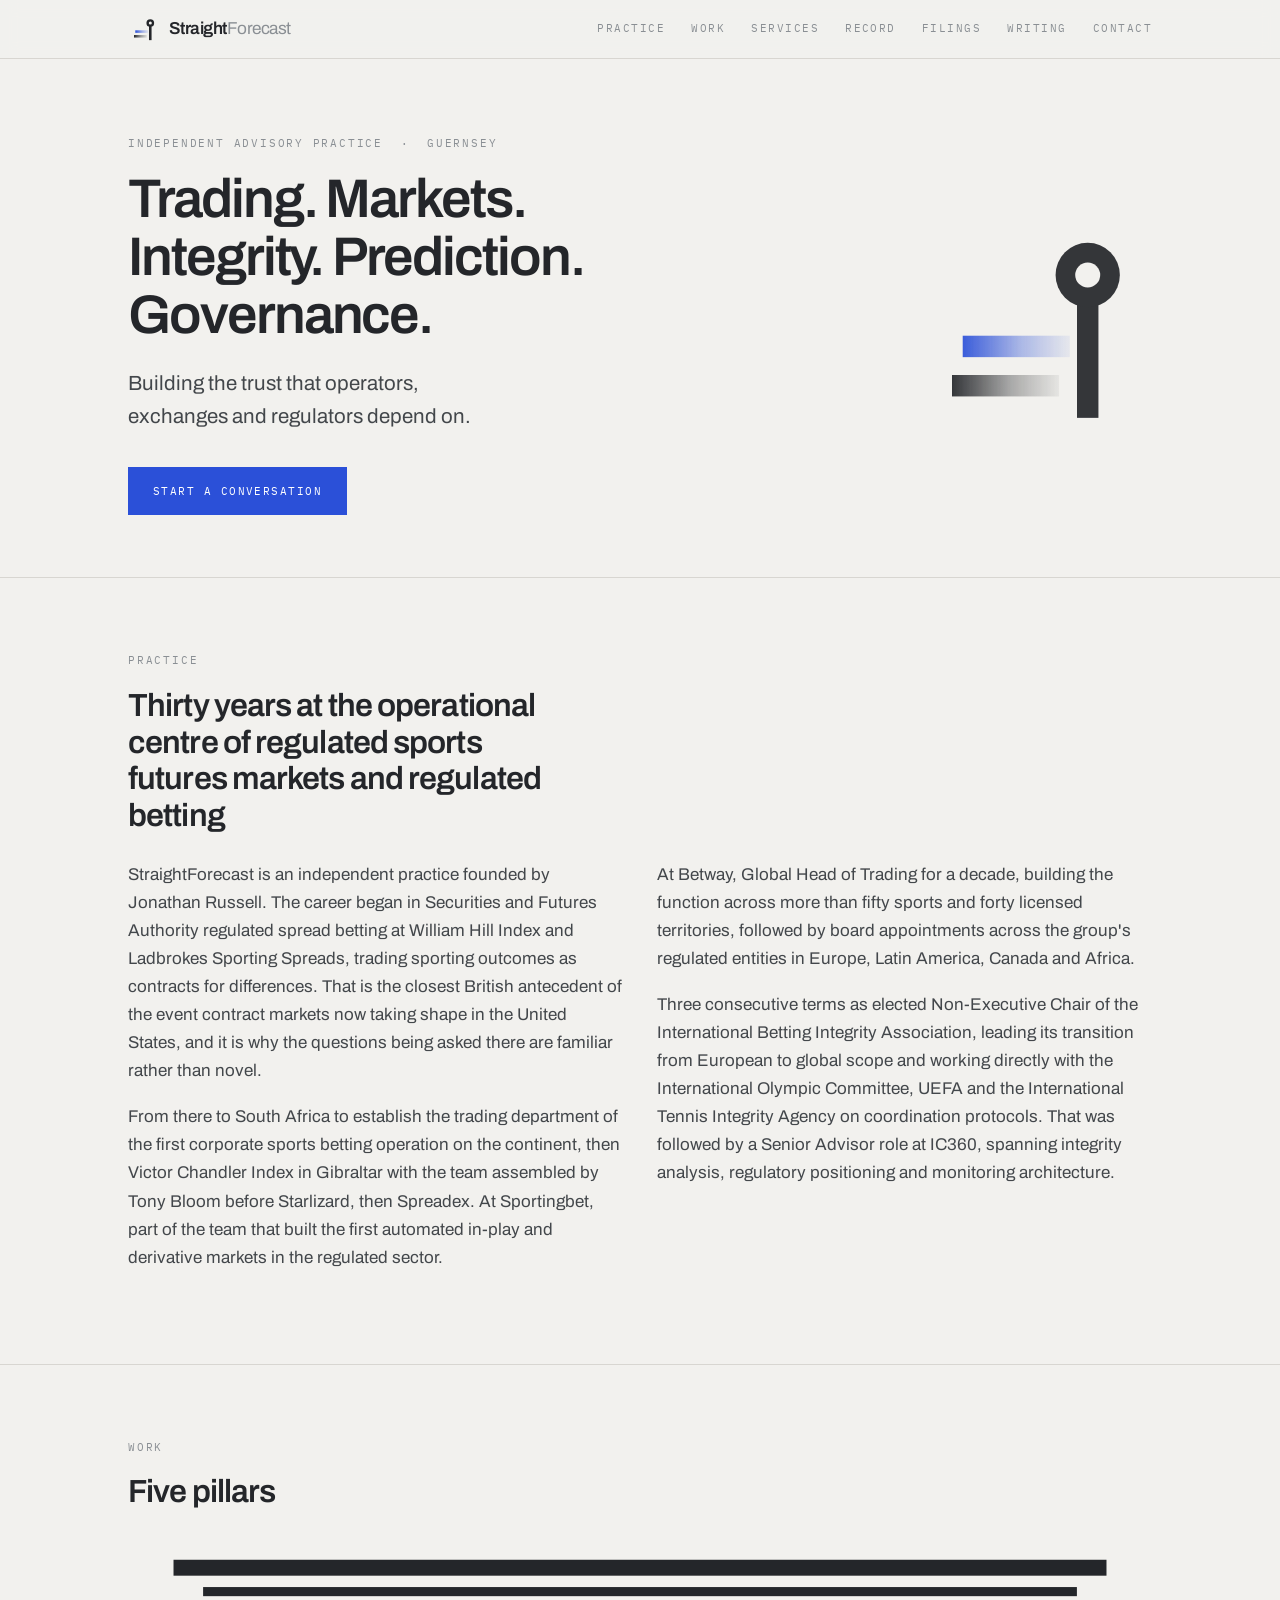
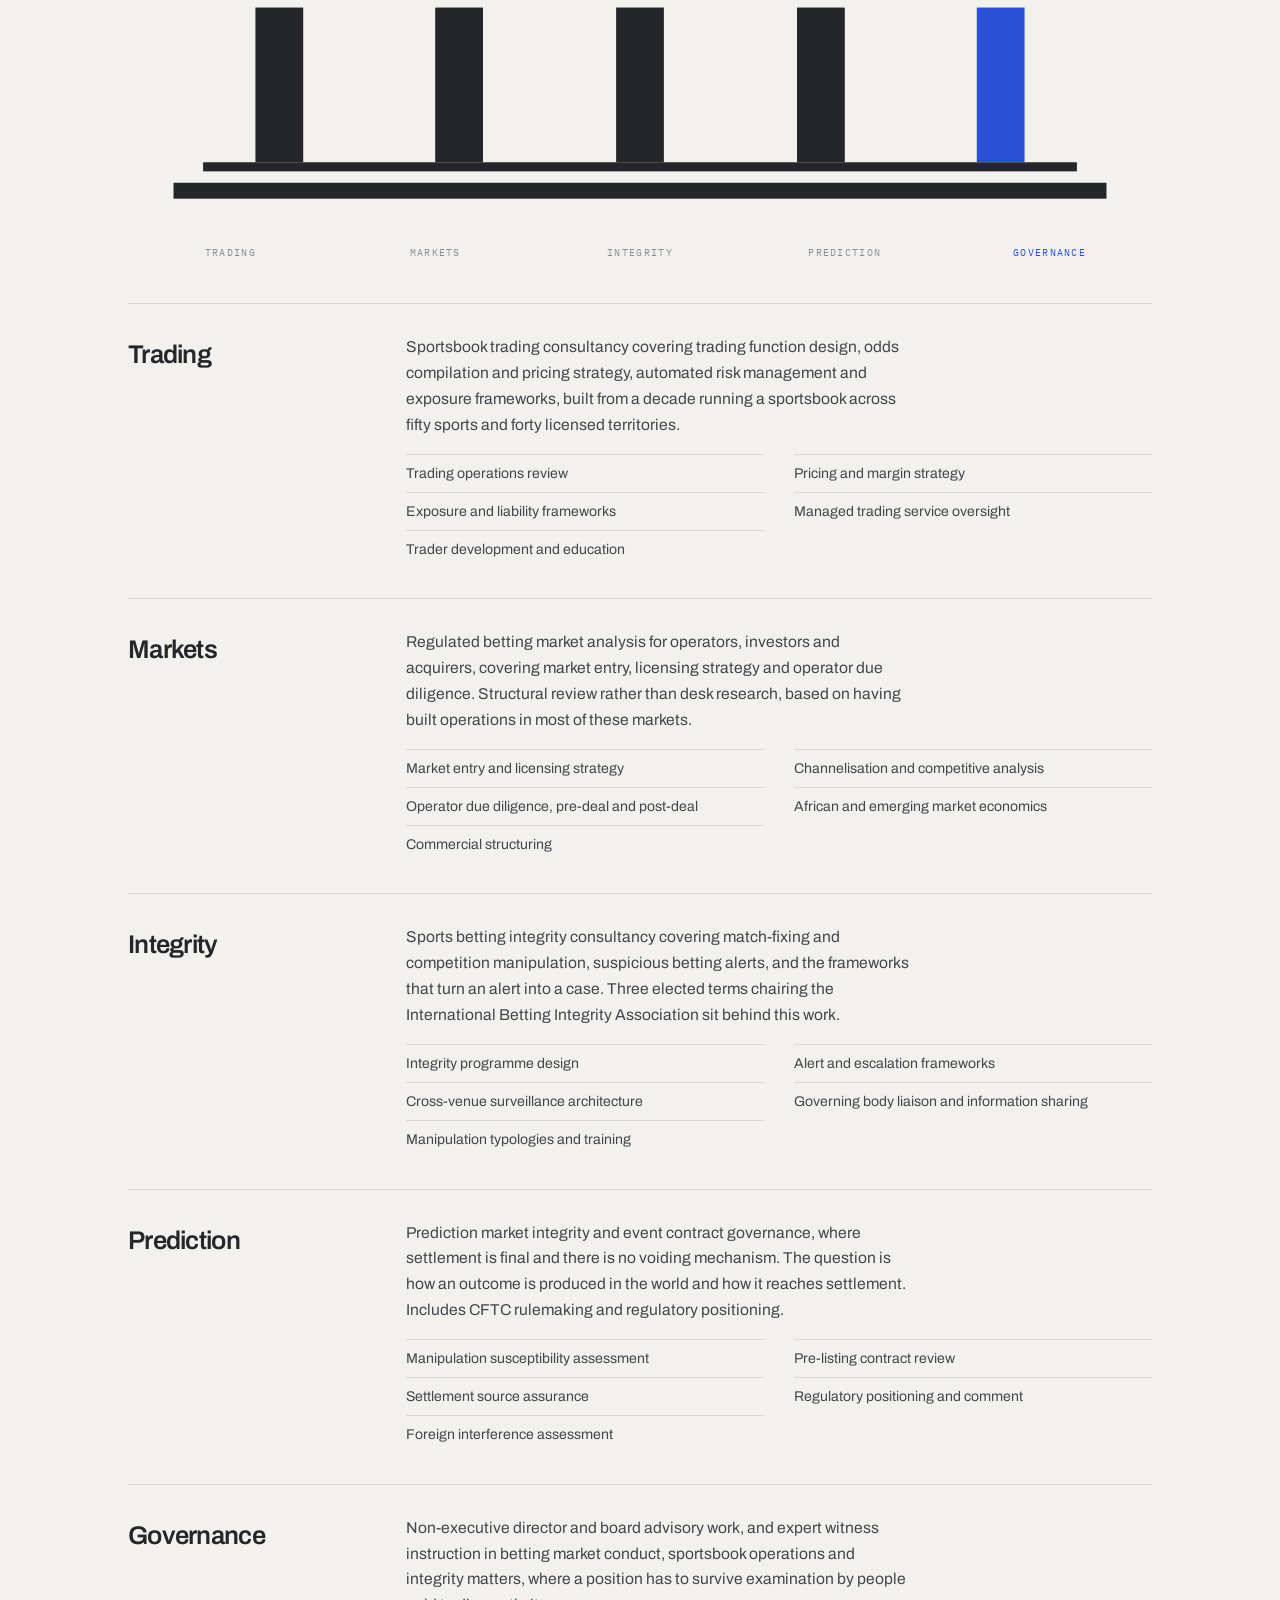
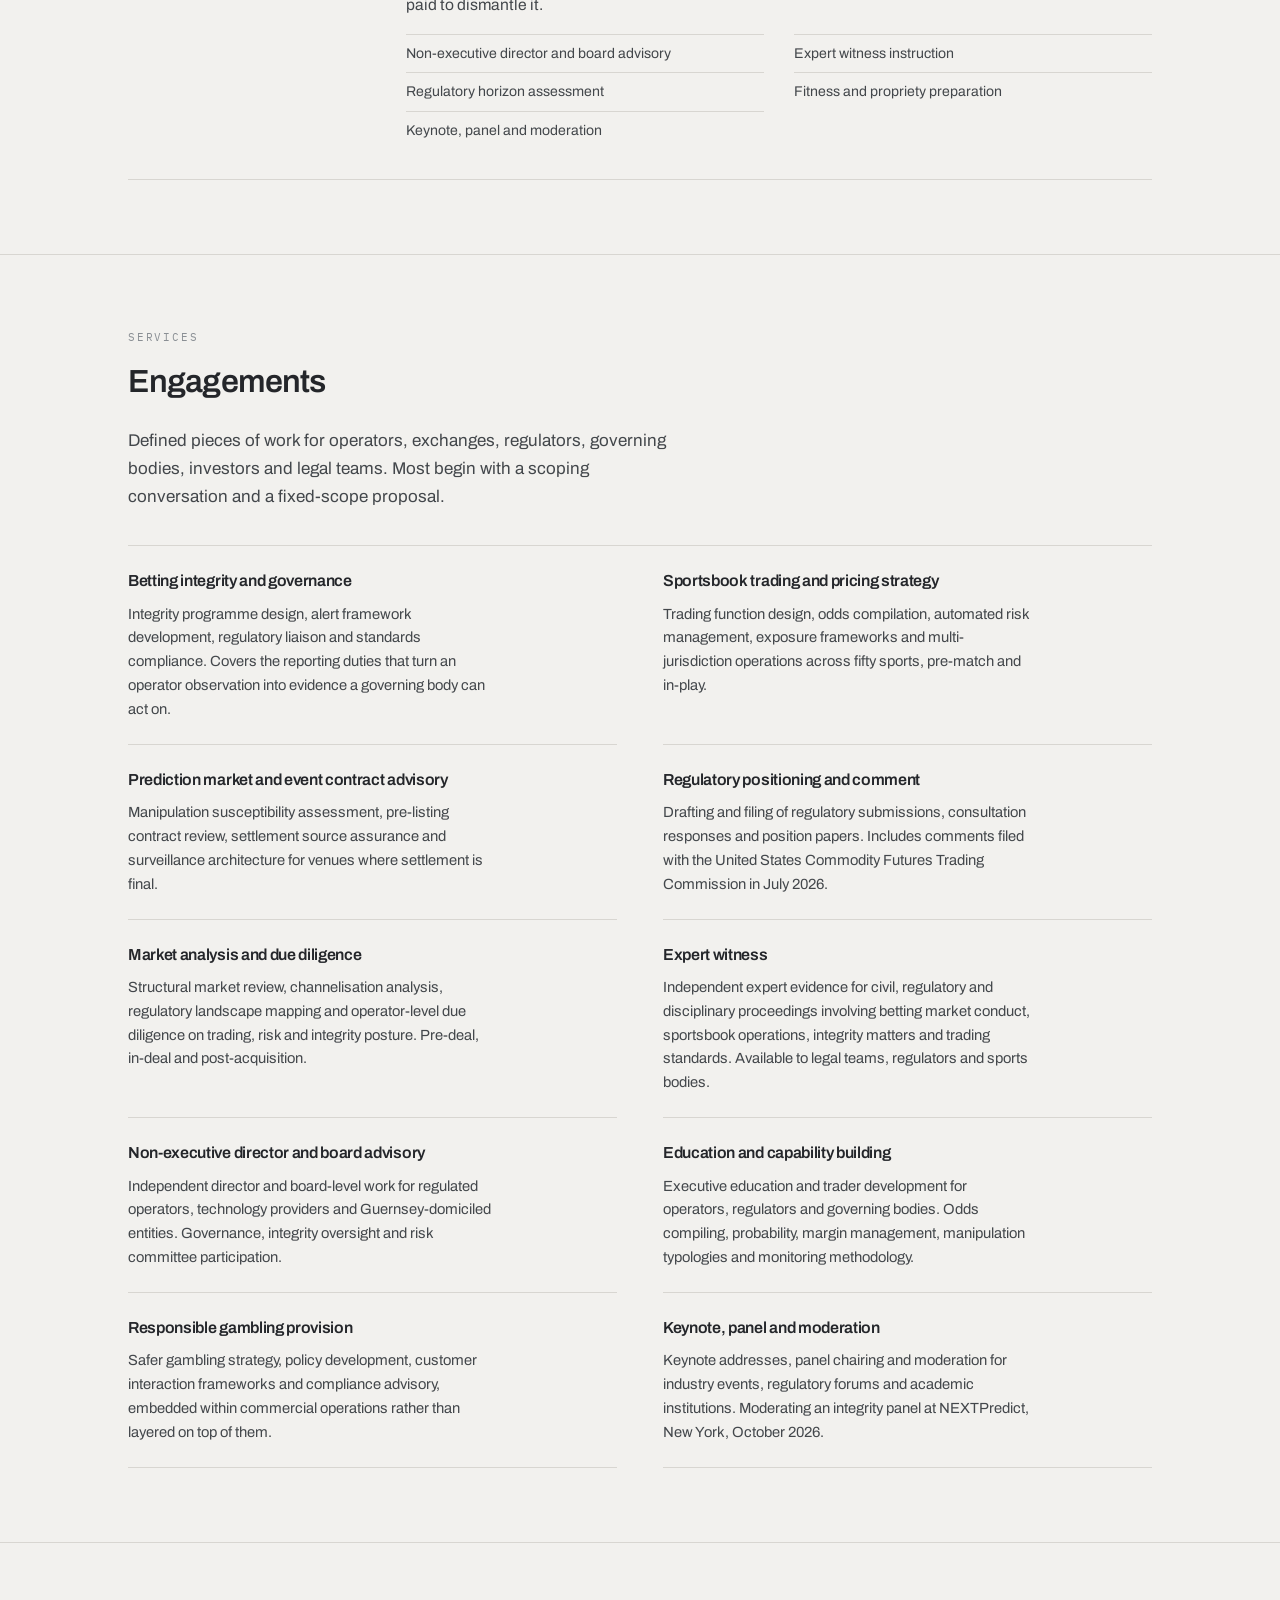
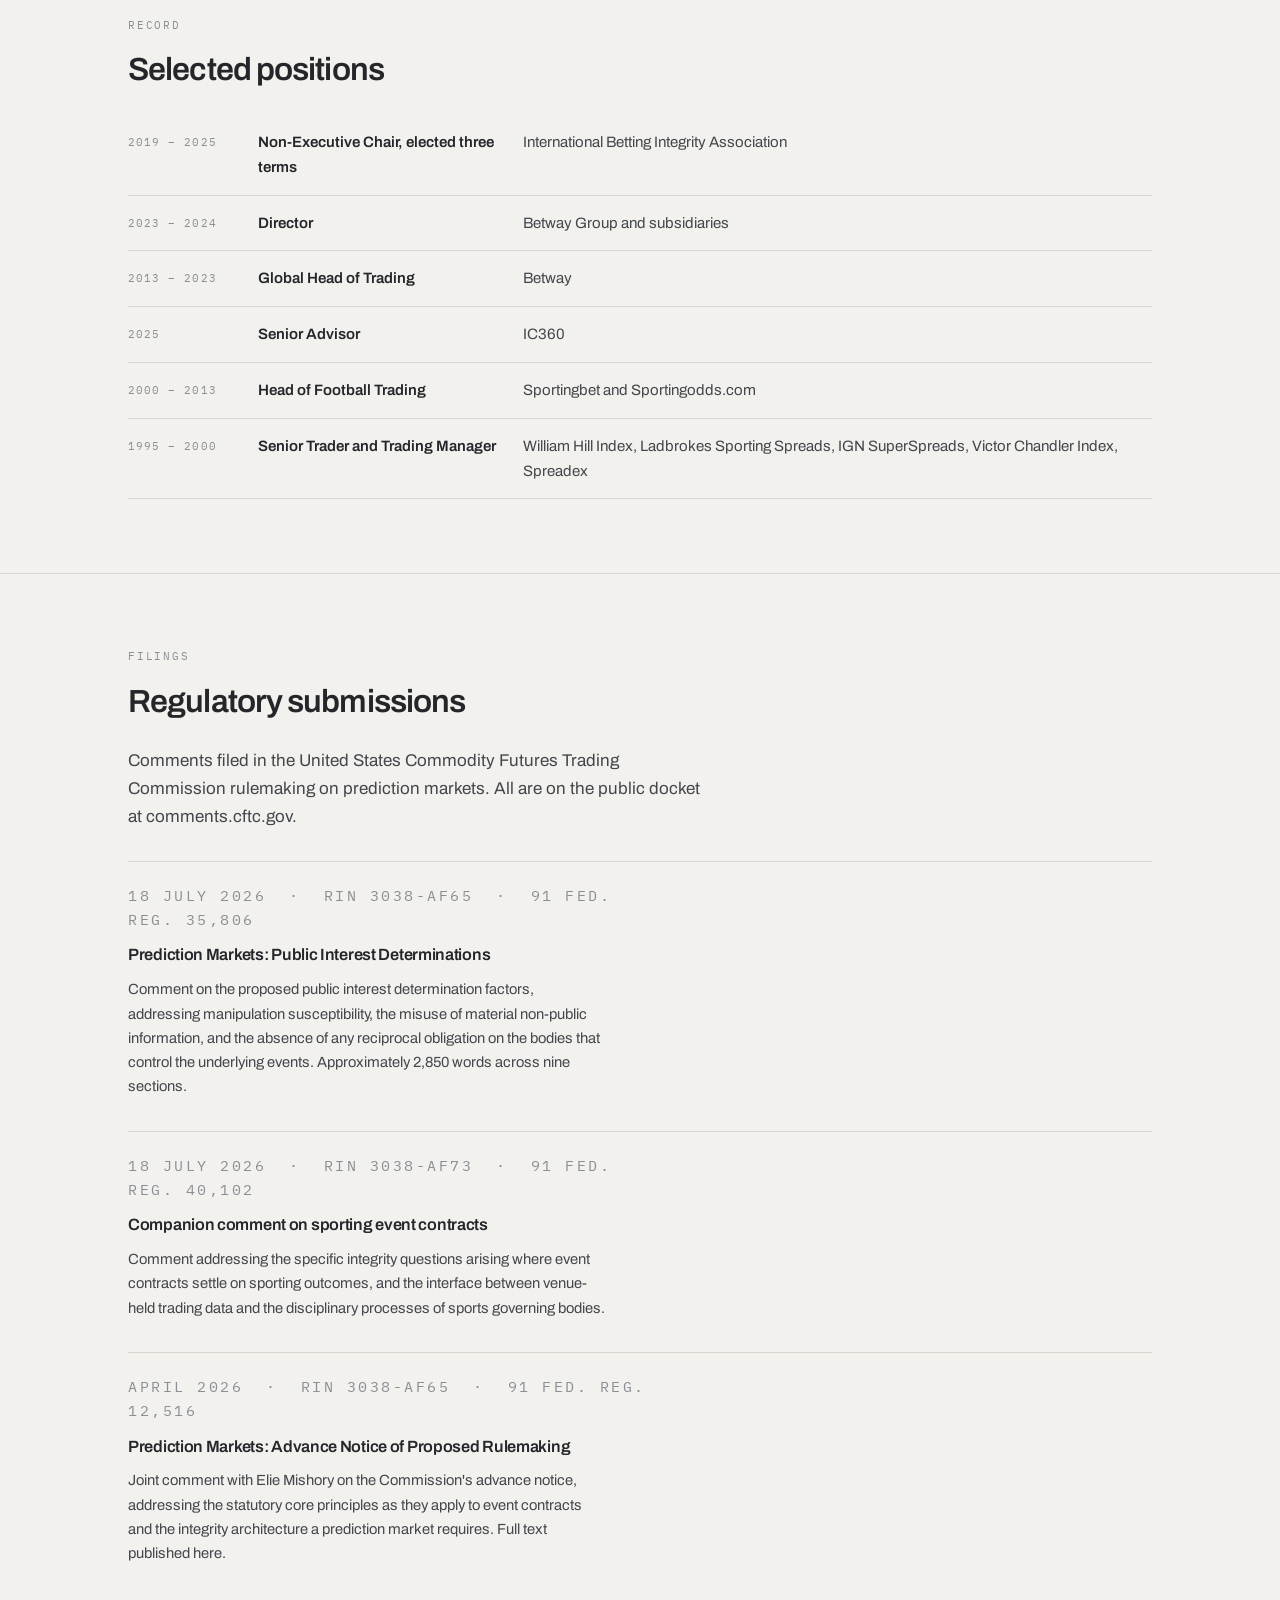
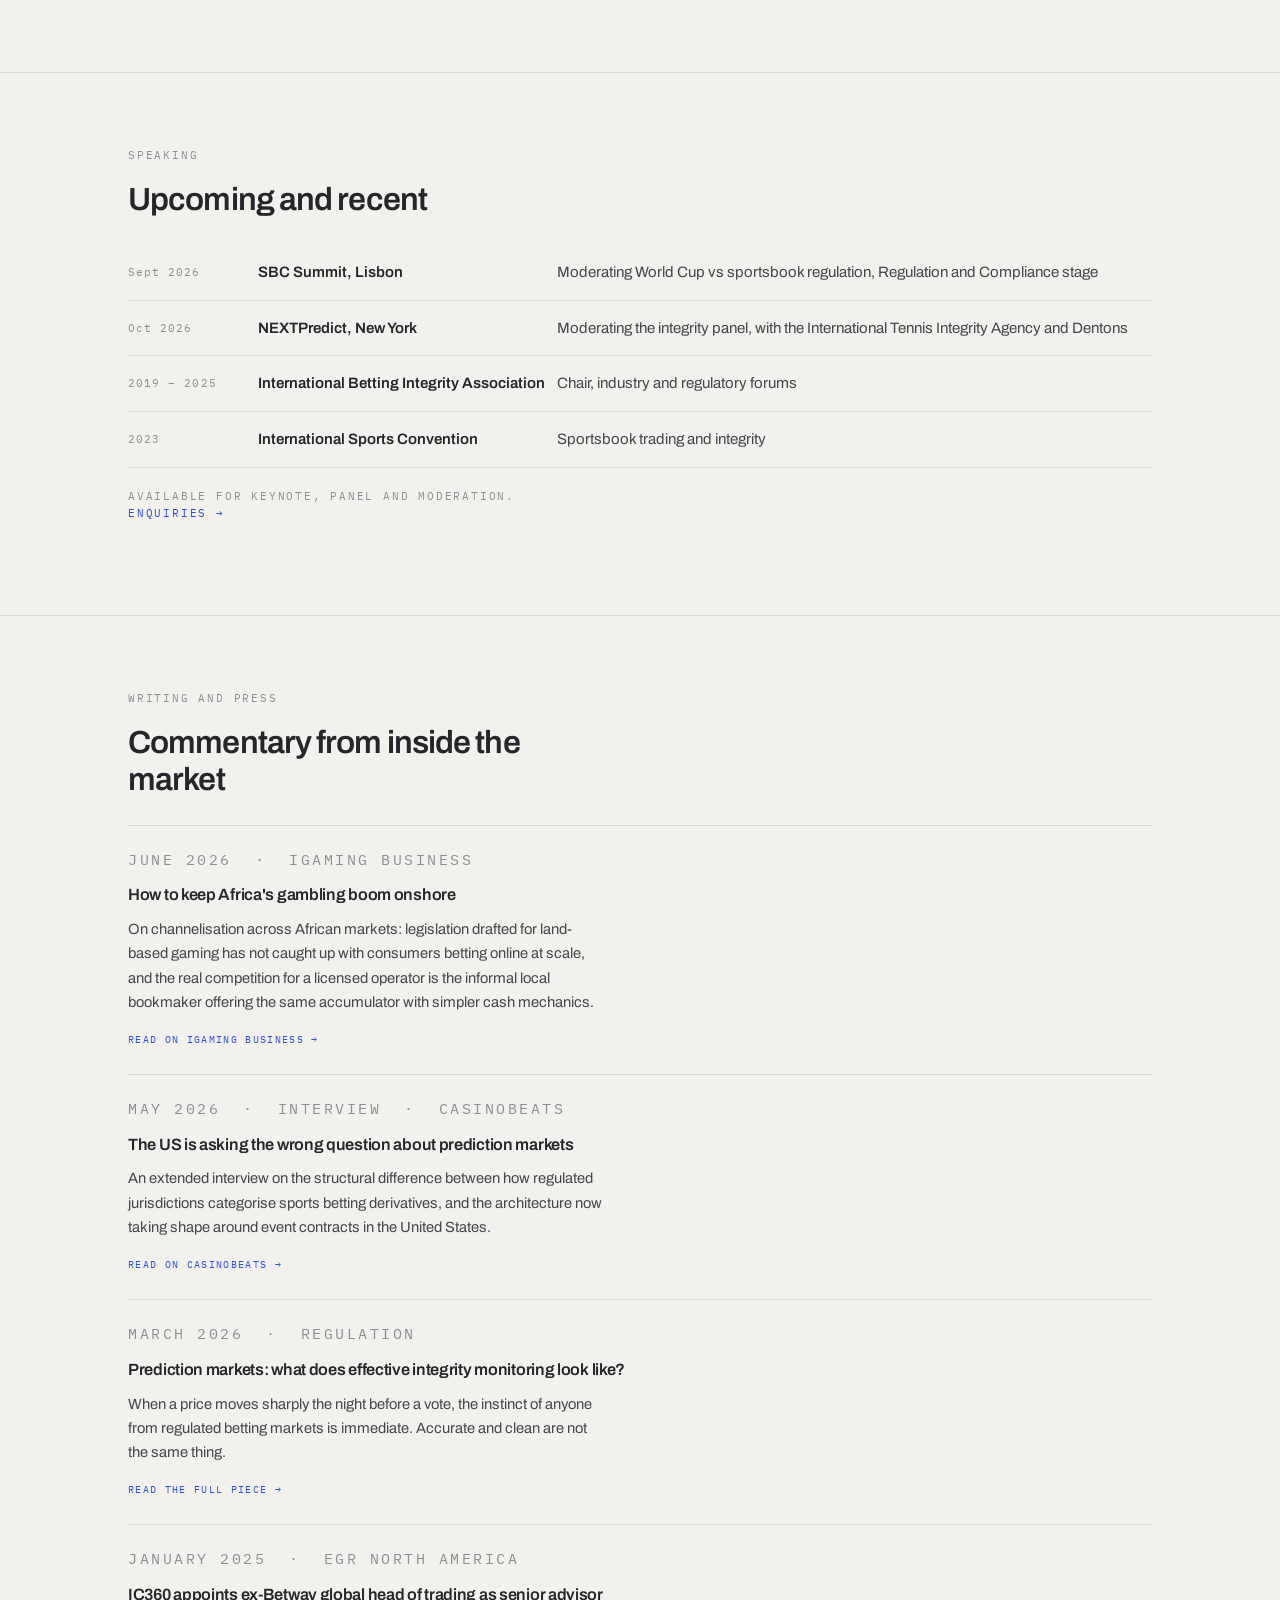
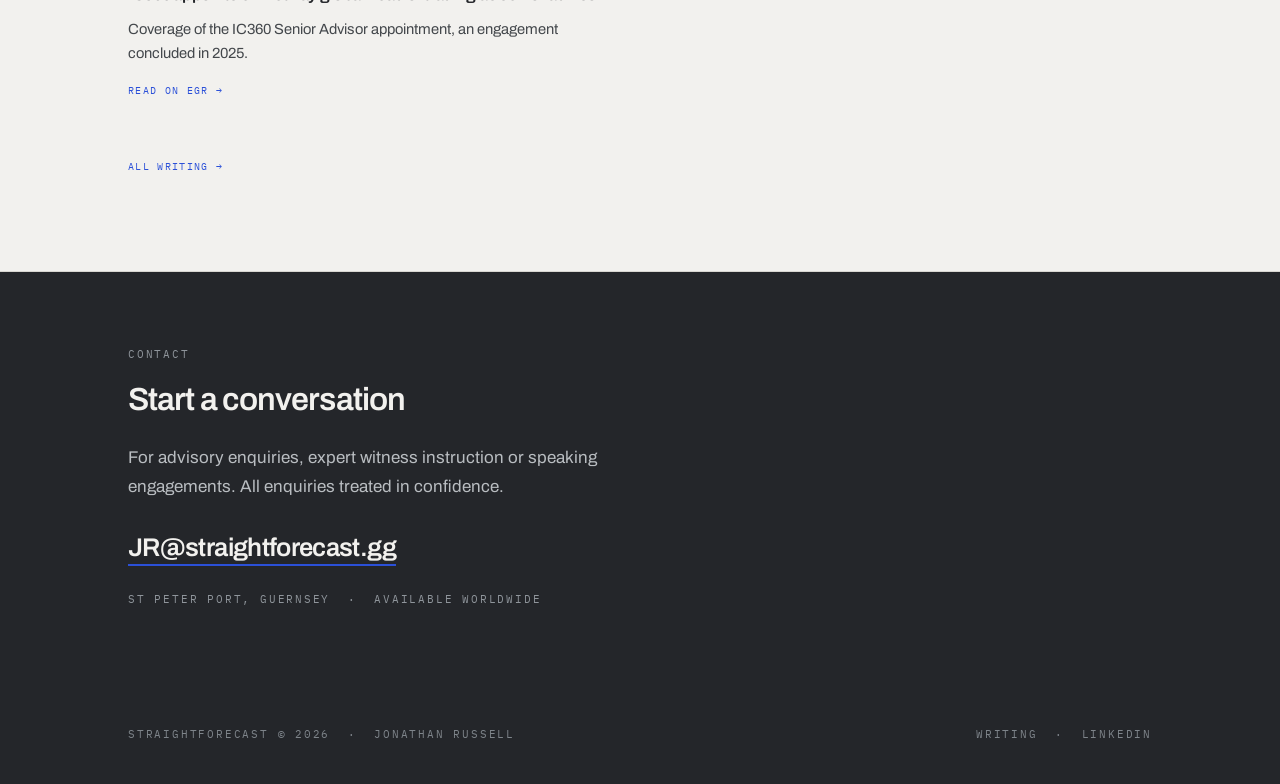
==== index.html @ 87530504 "Add files via upload" ====
<!DOCTYPE html>
<html lang="en-GB">
<head>
<meta charset="utf-8">
<meta name="viewport" content="width=device-width, initial-scale=1.0">
<title>Betting integrity and prediction market advisory | StraightForecast</title>
<meta name="description" content="Independent betting integrity, prediction market and sportsbook trading advisory. Expert witness instruction in betting market conduct. Founded by Jonathan Russell, former Chair of the International Betting Integrity Association. Guernsey, worldwide.">
<meta name="author" content="Jonathan Russell">
<meta name="robots" content="index, follow">
<link rel="canonical" href="https://straightforecast.gg/">
<meta property="og:type" content="website">
<meta property="og:site_name" content="StraightForecast">
<meta property="og:title" content="Betting integrity and prediction market advisory | StraightForecast">
<meta property="og:description" content="Building the trust that operators, exchanges and regulators depend on. Independent betting integrity, prediction market and sportsbook trading advisory, founded by Jonathan Russell, former Chair of the International Betting Integrity Association.">
<meta property="og:url" content="https://straightforecast.gg/">
<meta property="og:image" content="https://straightforecast.gg/icon-512.png">
<meta name="twitter:card" content="summary">
<link rel="icon" href="/favicon.ico" sizes="any">
<link rel="icon" href="/icon-512.png" type="image/png">
<link rel="apple-touch-icon" href="/icon-180.png">
<link href="https://fonts.googleapis.com/css2?family=Archivo:wght@400;500;600;700&family=IBM+Plex+Mono:wght@400;500&display=swap" rel="stylesheet">
<link rel="stylesheet" href="/site.css?v=2">
<script type="application/ld+json">
{"@context":"https://schema.org","@type":"ProfessionalService",
"name":"StraightForecast","url":"https://straightforecast.gg/",
"email":"JR@straightforecast.gg",
"description":"Independent betting integrity, prediction market and sportsbook trading advisory.",
"areaServed":"Worldwide",
"address":{"@type":"PostalAddress","addressLocality":"St Peter Port","addressRegion":"Guernsey"},
"founder":{"@type":"Person","name":"Jonathan Russell",
"jobTitle":"Betting integrity and prediction market adviser",
"sameAs":["https://www.linkedin.com/in/jdrgbr"]},
"knowsAbout":["betting integrity","prediction markets","event contracts","sportsbook trading",
"competition manipulation","match fixing","expert witness","gambling regulation"]}
</script>
</head>
<body>

<header>
  <div class="wrap">
    <a class="brand" href="/">
      <svg width="30" height="30" viewBox="0 0 140 140" aria-hidden="true">
        <defs>
          <linearGradient id="ha" x1="1" x2="0"><stop offset="0" stop-color="#2B50D8" stop-opacity=".1"/><stop offset=".45" stop-color="#2B50D8" stop-opacity=".42"/><stop offset="1" stop-color="#2B50D8"/></linearGradient>
          <linearGradient id="hb" x1="1" x2="0"><stop offset="0" stop-color="#24262A" stop-opacity=".1"/><stop offset=".45" stop-color="#24262A" stop-opacity=".42"/><stop offset="1" stop-color="#24262A"/></linearGradient>
        </defs>
        <rect x="34" y="76" width="60" height="12" fill="url(#ha)"/>
        <rect x="28" y="98" width="60" height="12" fill="url(#hb)"/>
        <rect x="98" y="42" width="12" height="80" fill="#24262A"/>
        <circle cx="104" cy="42" r="18" fill="#24262A"/>
        <circle cx="104" cy="42" r="7" fill="#F2F1EE"/>
      </svg>
      <span>Straight<i>Forecast</i></span>
    </a>
    <nav>
      <a href="#practice">Practice</a>
      <a href="#work">Work</a>
      <a href="#services">Services</a>
      <a href="#record">Record</a>
      <a href="#filings">Filings</a>
      <a href="#writing">Writing</a>
      <a href="#contact">Contact</a>
    </nav>
  </div>
</header>

<div class="hero">
  <div class="wrap reveal">
    <div class="herogrid">
      <div>
        <p class="mono">Independent advisory practice &nbsp;&middot;&nbsp; Guernsey</p>
        <h1>Trading. Markets. Integrity. Prediction. Governance.</h1>
        <p class="lede">Building the trust that operators, exchanges and regulators&nbsp;depend&nbsp;on.</p>
        <a class="cta" href="#contact">Start a conversation</a>
      </div>
      <div class="heromark" aria-hidden="true">
        <svg viewBox="0 0 140 140" width="230" height="230" role="img" aria-label="StraightForecast mark">
          <defs>
            <linearGradient id="hma" x1="1" x2="0"><stop offset="0" stop-color="#2B50D8" stop-opacity=".06"/><stop offset=".45" stop-color="#2B50D8" stop-opacity=".38"/><stop offset="1" stop-color="#2B50D8"/></linearGradient>
            <linearGradient id="hmb" x1="1" x2="0"><stop offset="0" stop-color="#24262A" stop-opacity=".06"/><stop offset=".45" stop-color="#24262A" stop-opacity=".38"/><stop offset="1" stop-color="#24262A"/></linearGradient>
          </defs>
          <rect x="34" y="76" width="60" height="12" fill="url(#hma)"/>
          <rect x="28" y="98" width="60" height="12" fill="url(#hmb)"/>
          <rect x="98" y="42" width="12" height="80" fill="#24262A"/>
          <circle cx="104" cy="42" r="18" fill="#24262A"/>
          <circle cx="104" cy="42" r="7" fill="#F2F1EE"/>
        </svg>
      </div>
    </div>
  </div>
</div>

<section id="practice">
  <div class="wrap">
    <p class="mono">Practice</p>
    <h2>Thirty years at the operational centre of regulated sports futures markets and regulated betting</h2>
    <div class="grid g2">
      <div>
        <p>StraightForecast is an independent practice founded by Jonathan Russell. The career began in Securities and Futures Authority regulated spread betting at William Hill Index and Ladbrokes Sporting Spreads, trading sporting outcomes as contracts for differences. That is the closest British antecedent of the event contract markets now taking shape in the United States, and it is why the questions being asked there are familiar rather than novel.</p>
        <p>From there to South Africa to establish the trading department of the first corporate sports betting operation on the continent, then Victor Chandler Index in Gibraltar with the team assembled by Tony Bloom before Starlizard, then Spreadex. At Sportingbet, part of the team that built the first automated in-play and derivative markets in the regulated sector.</p>
      </div>
      <div>
        <p>At Betway, Global Head of Trading for a decade, building the function across more than fifty sports and forty licensed territories, followed by board appointments across the group's regulated entities in Europe, Latin America, Canada and Africa.</p>
        <p>Three consecutive terms as elected Non-Executive Chair of the International Betting Integrity Association, leading its transition from European to global scope and working directly with the International Olympic Committee, UEFA and the International Tennis Integrity Agency on coordination protocols. That was followed by a Senior Advisor role at IC360, spanning integrity analysis, regulatory positioning and monitoring architecture.</p>
      </div>
    </div>
  </div>
</section>

<section id="work">
  <div class="wrap">
    <p class="mono">Work</p>
    <h2>Five pillars</h2>

    <div class="pantheon" role="group" aria-label="Five pillars">
      <svg viewBox="0 0 900 262" xmlns="http://www.w3.org/2000/svg" aria-hidden="true">
        <!-- entablature -->
        <rect class="lintel" x="40" y="20" width="820" height="14"/>
        <rect class="lintel" x="66" y="44" width="768" height="8"/>
        <!-- columns -->
        <g class="cols">
          <rect data-p="0" x="112" y="62" width="42" height="136"/>
          <rect data-p="1" x="270" y="62" width="42" height="136"/>
          <rect data-p="2" x="429" y="62" width="42" height="136"/>
          <rect data-p="3" x="588" y="62" width="42" height="136"/>
          <rect data-p="4" x="746" y="62" width="42" height="136"/>
        </g>
        <!-- stylobate -->
        <rect class="lintel" x="66" y="198" width="768" height="8"/>
        <rect class="lintel" x="40" y="216" width="820" height="14"/>
      </svg>
      <ol class="plabels">
        <li><button type="button" data-p="0" aria-controls="p0">Trading</button></li>
        <li><button type="button" data-p="1" aria-controls="p1">Markets</button></li>
        <li><button type="button" data-p="2" aria-controls="p2">Integrity</button></li>
        <li><button type="button" data-p="3" aria-controls="p3">Prediction</button></li>
        <li><button type="button" data-p="4" aria-controls="p4">Governance</button></li>
      </ol>
    </div>

    <div class="pillars">

      <div class="prow" id="p0" data-p="0">
        <h3>Trading</h3>
        <div>
          <p>Sportsbook trading consultancy covering trading function design, odds compilation and pricing strategy, automated risk management and exposure frameworks, built from a decade running a sportsbook across fifty sports and forty licensed territories.</p>
          <ul>
            <li>Trading operations review</li>
            <li>Pricing and margin strategy</li>
            <li>Exposure and liability frameworks</li>
            <li>Managed trading service oversight</li>
            <li>Trader development and education</li>
          </ul>
        </div>
      </div>

      <div class="prow" id="p1" data-p="1">
        <h3>Markets</h3>
        <div>
          <p>Regulated betting market analysis for operators, investors and acquirers, covering market entry, licensing strategy and operator due diligence. Structural review rather than desk research, based on having built operations in most of these markets.</p>
          <ul>
            <li>Market entry and licensing strategy</li>
            <li>Channelisation and competitive analysis</li>
            <li>Operator due diligence, pre-deal and post-deal</li>
            <li>African and emerging market economics</li>
            <li>Commercial structuring</li>
          </ul>
        </div>
      </div>

      <div class="prow" id="p2" data-p="2">
        <h3>Integrity</h3>
        <div>
          <p>Sports betting integrity consultancy covering match-fixing and competition manipulation, suspicious betting alerts, and the frameworks that turn an alert into a case. Three elected terms chairing the International Betting Integrity Association sit behind this work.</p>
          <ul>
            <li>Integrity programme design</li>
            <li>Alert and escalation frameworks</li>
            <li>Cross-venue surveillance architecture</li>
            <li>Governing body liaison and information sharing</li>
            <li>Manipulation typologies and training</li>
          </ul>
        </div>
      </div>

      <div class="prow" id="p3" data-p="3">
        <h3>Prediction</h3>
        <div>
          <p>Prediction market integrity and event contract governance, where settlement is final and there is no voiding mechanism. The question is how an outcome is produced in the world and how it reaches settlement. Includes CFTC rulemaking and regulatory positioning.</p>
          <ul>
            <li>Manipulation susceptibility assessment</li>
            <li>Pre-listing contract review</li>
            <li>Settlement source assurance</li>
            <li>Regulatory positioning and comment</li>
            <li>Foreign interference assessment</li>
          </ul>
        </div>
      </div>

      <div class="prow" id="p4" data-p="4">
        <h3>Governance</h3>
        <div>
          <p>Non-executive director and board advisory work, and expert witness instruction in betting market conduct, sportsbook operations and integrity matters, where a position has to survive examination by people paid to dismantle it.</p>
          <ul>
            <li>Non-executive director and board advisory</li>
            <li>Expert witness instruction</li>
            <li>Regulatory horizon assessment</li>
            <li>Fitness and propriety preparation</li>
            <li>Keynote, panel and moderation</li>
          </ul>
        </div>
      </div>

    </div>
  </div>
</section>

<section id="services">
  <div class="wrap">
    <p class="mono">Services</p>
    <h2>Engagements</h2>
    <p style="max-width:56ch;margin-bottom:34px">Defined pieces of work for operators, exchanges, regulators, governing bodies, investors and legal teams. Most begin with a scoping conversation and a fixed-scope proposal.</p>

    <div class="services">

      <div class="svc">
        <h3>Betting integrity and governance</h3>
        <p>Integrity programme design, alert framework development, regulatory liaison and standards compliance. Covers the reporting duties that turn an operator observation into evidence a governing body can act on.</p>
      </div>

      <div class="svc">
        <h3>Sportsbook trading and pricing strategy</h3>
        <p>Trading function design, odds compilation, automated risk management, exposure frameworks and multi-jurisdiction operations across fifty sports, pre-match and in-play.</p>
      </div>

      <div class="svc">
        <h3>Prediction market and event contract advisory</h3>
        <p>Manipulation susceptibility assessment, pre-listing contract review, settlement source assurance and surveillance architecture for venues where settlement is final.</p>
      </div>

      <div class="svc">
        <h3>Regulatory positioning and comment</h3>
        <p>Drafting and filing of regulatory submissions, consultation responses and position papers. Includes comments filed with the United States Commodity Futures Trading Commission in July 2026.</p>
      </div>

      <div class="svc">
        <h3>Market analysis and due diligence</h3>
        <p>Structural market review, channelisation analysis, regulatory landscape mapping and operator-level due diligence on trading, risk and integrity posture. Pre-deal, in-deal and post-acquisition.</p>
      </div>

      <div class="svc">
        <h3>Expert witness</h3>
        <p>Independent expert evidence for civil, regulatory and disciplinary proceedings involving betting market conduct, sportsbook operations, integrity matters and trading standards. Available to legal teams, regulators and sports bodies.</p>
      </div>

      <div class="svc">
        <h3>Non-executive director and board advisory</h3>
        <p>Independent director and board-level work for regulated operators, technology providers and Guernsey-domiciled entities. Governance, integrity oversight and risk committee participation.</p>
      </div>

      <div class="svc">
        <h3>Education and capability building</h3>
        <p>Executive education and trader development for operators, regulators and governing bodies. Odds compiling, probability, margin management, manipulation typologies and monitoring methodology.</p>
      </div>

      <div class="svc">
        <h3>Responsible gambling provision</h3>
        <p>Safer gambling strategy, policy development, customer interaction frameworks and compliance advisory, embedded within commercial operations rather than layered on top of them.</p>
      </div>

      <div class="svc">
        <h3>Keynote, panel and moderation</h3>
        <p>Keynote addresses, panel chairing and moderation for industry events, regulatory forums and academic institutions. Moderating an integrity panel at NEXTPredict, New York, October 2026.</p>
      </div>

    </div>
  </div>
</section>

<section id="record">
  <div class="wrap">
    <p class="mono">Record</p>
    <h2>Selected positions</h2>
    <table class="career">
      <tr><td>2019 &ndash; 2025</td><td>Non-Executive Chair, elected three terms</td><td>International Betting Integrity Association</td></tr>
      <tr><td>2023 &ndash; 2024</td><td>Director</td><td>Betway Group and subsidiaries</td></tr>
      <tr><td>2013 &ndash; 2023</td><td>Global Head of Trading</td><td>Betway</td></tr>
      <tr><td>2025</td><td>Senior Advisor</td><td>IC360</td></tr>
      <tr><td>2000 &ndash; 2013</td><td>Head of Football Trading</td><td>Sportingbet and Sportingodds.com</td></tr>
      <tr><td>1995 &ndash; 2000</td><td>Senior Trader and Trading Manager</td><td>William Hill Index, Ladbrokes Sporting Spreads, IGN SuperSpreads, Victor Chandler Index, Spreadex</td></tr>
    </table>
  </div>
</section>

<section id="filings">
  <div class="wrap">
    <p class="mono">Filings</p>
    <h2>Regulatory submissions</h2>
    <p style="max-width:58ch;margin-bottom:30px">Comments filed in the United States Commodity Futures Trading Commission rulemaking on prediction markets. All are on the public docket at comments.cftc.gov.</p>

    <div class="piece">
      <p class="mono">18 July 2026 &nbsp;&middot;&nbsp; RIN 3038-AF65 &nbsp;&middot;&nbsp; 91 Fed. Reg. 35,806</p>
      <a class="title" href="https://comments.cftc.gov/">Prediction Markets: Public Interest Determinations</a>
      <p>Comment on the proposed public interest determination factors, addressing manipulation susceptibility, the misuse of material non-public information, and the absence of any reciprocal obligation on the bodies that control the underlying events. Approximately 2,850 words across nine sections.</p>
    </div>

    <div class="piece">
      <p class="mono">18 July 2026 &nbsp;&middot;&nbsp; RIN 3038-AF73 &nbsp;&middot;&nbsp; 91 Fed. Reg. 40,102</p>
      <a class="title" href="https://comments.cftc.gov/">Companion comment on sporting event contracts</a>
      <p>Comment addressing the specific integrity questions arising where event contracts settle on sporting outcomes, and the interface between venue-held trading data and the disciplinary processes of sports governing bodies.</p>
    </div>

    <div class="piece">
      <p class="mono">April 2026 &nbsp;&middot;&nbsp; RIN 3038-AF65 &nbsp;&middot;&nbsp; 91 Fed. Reg. 12,516</p>
      <a class="title" href="/blog-5.html">Prediction Markets: Advance Notice of Proposed Rulemaking</a>
      <p>Joint comment with Elie Mishory on the Commission's advance notice, addressing the statutory core principles as they apply to event contracts and the integrity architecture a prediction market requires. Full text published here.</p>
    </div>
  </div>
</section>

<section id="speaking">
  <div class="wrap">
    <p class="mono">Speaking</p>
    <h2>Upcoming and recent</h2>

    <table class="career">
      <tr><td>Sept 2026</td><td>SBC Summit, Lisbon</td><td>Moderating World Cup vs sportsbook regulation, Regulation and Compliance stage</td></tr>
      <tr><td>Oct 2026</td><td>NEXTPredict, New York</td><td>Moderating the integrity panel, with the International Tennis Integrity Agency and Dentons</td></tr>
      <tr><td>2019 &ndash; 2025</td><td>International Betting Integrity Association</td><td>Chair, industry and regulatory forums</td></tr>
      <tr><td>2023</td><td>International Sports Convention</td><td>Sportsbook trading and integrity</td></tr>
    </table>
    <p class="mono" style="margin-top:20px">Available for keynote, panel and moderation. <a href="#contact" style="color:var(--signal);text-decoration:none">Enquiries &rarr;</a></p>
  </div>
</section>

<section id="writing">
  <div class="wrap">
    <p class="mono">Writing and press</p>
    <h2>Commentary from inside the market</h2>

    <div class="piece">
      <p class="mono">June 2026 &nbsp;&middot;&nbsp; iGaming Business</p>
      <a class="title" href="https://igamingbusiness.com/legal-compliance/regulation/how-to-keep-africa-gambling-boom-onshore/">How to keep Africa's gambling boom onshore</a>
      <p>On channelisation across African markets: legislation drafted for land-based gaming has not caught up with consumers betting online at scale, and the real competition for a licensed operator is the informal local bookmaker offering the same accumulator with simpler cash mechanics.</p>
      <a class="more" href="https://igamingbusiness.com/legal-compliance/regulation/how-to-keep-africa-gambling-boom-onshore/">Read on iGaming Business &rarr;</a>
    </div>

    <div class="piece">
      <p class="mono">May 2026 &nbsp;&middot;&nbsp; Interview &nbsp;&middot;&nbsp; CasinoBeats</p>
      <a class="title" href="https://casinobeats.com/2026/05/13/former-betway-director-jon-russell-us-is-asking-the-wrong-question-about-prediction-markets/">The US is asking the wrong question about prediction markets</a>
      <p>An extended interview on the structural difference between how regulated jurisdictions categorise sports betting derivatives, and the architecture now taking shape around event contracts in the United States.</p>
      <a class="more" href="https://casinobeats.com/2026/05/13/former-betway-director-jon-russell-us-is-asking-the-wrong-question-about-prediction-markets/">Read on CasinoBeats &rarr;</a>
    </div>

    <div class="piece">
      <p class="mono">March 2026 &nbsp;&middot;&nbsp; Regulation</p>
      <a class="title" href="/blog-1.html">Prediction markets: what does effective integrity monitoring look like?</a>
      <p>When a price moves sharply the night before a vote, the instinct of anyone from regulated betting markets is immediate. Accurate and clean are not the same thing.</p>
      <a class="more" href="/blog-1.html">Read the full piece &rarr;</a>
    </div>

    <div class="piece">
      <p class="mono">January 2025 &nbsp;&middot;&nbsp; EGR North America</p>
      <a class="title" href="https://www.egr.global/northamerica/news/ic360-appoints-ex-betway-global-head-of-trading-as-senior-advisor/">IC360 appoints ex-Betway global head of trading as senior advisor</a>
      <p>Coverage of the IC360 Senior Advisor appointment, an engagement concluded in 2025.</p>
      <a class="more" href="https://www.egr.global/northamerica/news/ic360-appoints-ex-betway-global-head-of-trading-as-senior-advisor/">Read on EGR &rarr;</a>
    </div>

    <p style="margin-top:26px"><a class="more" href="/blog.html">All writing &rarr;</a></p>
  </div>
</section>

<section id="contact" class="contact">
  <div class="wrap">
    <p class="mono">Contact</p>
    <h2>Start a conversation</h2>
    <p class="tight">For advisory enquiries, expert witness instruction or speaking engagements. All enquiries treated in confidence.</p>
    <p style="margin-top:26px"><a class="mail" href="mailto:JR@straightforecast.gg?subject=Advisory%20enquiry">JR@straightforecast.gg</a></p>
    <p class="mono" style="margin-top:22px">St Peter Port, Guernsey &nbsp;&middot;&nbsp; Available worldwide</p>
  </div>
</section>

<footer>
  <div class="wrap">
    <p class="mono" style="margin:0">StraightForecast &copy; 2026 &nbsp;&middot;&nbsp; Jonathan Russell</p>
    <p class="mono" style="margin:0"><a href="/blog.html" style="color:inherit;text-decoration:none">Writing</a> &nbsp;&middot;&nbsp; <a href="https://www.linkedin.com/in/jdrgbr" style="color:inherit;text-decoration:none">LinkedIn</a></p>
  </div>
</footer>

<script>
(function(){
  var wrap=document.querySelector('.pantheon'); if(!wrap) return;
  var cols=wrap.querySelectorAll('.cols rect');
  var btns=wrap.querySelectorAll('.plabels button');
  var rows=document.querySelectorAll('.prow');
  function set(i){
    cols.forEach(function(c){c.classList.toggle('on', c.dataset.p===String(i));});
    btns.forEach(function(b){b.classList.toggle('on', b.dataset.p===String(i));});
  }
  function clear(){cols.forEach(function(c){c.classList.remove('on');});
    btns.forEach(function(b){b.classList.remove('on');});}
  btns.forEach(function(b){
    b.addEventListener('mouseenter',function(){set(b.dataset.p);});
    b.addEventListener('focus',function(){set(b.dataset.p);});
    b.addEventListener('click',function(){
      document.getElementById('p'+b.dataset.p).scrollIntoView({behavior:'smooth',block:'center'});
    });
  });
  wrap.addEventListener('mouseleave',clear);
  if('IntersectionObserver' in window){
    var io=new IntersectionObserver(function(es){
      es.forEach(function(e){ if(e.isIntersecting) set(e.target.dataset.p); });
    },{rootMargin:'-45% 0px -45% 0px'});
    rows.forEach(function(r){io.observe(r);});
  }
})();
</script>
</body>
</html>
---- site.css ----
/* StraightForecast site styles */
:root{
  --paper:#F2F1EE; --graphite:#24262A; --steel:#8A8F94;
  --hair:#D8D6D1; --signal:#2B50D8; --body:#43474B;
  --measure:60ch;
}
*{box-sizing:border-box}
html{scroll-behavior:smooth}
body{
  margin:0; background:var(--paper); color:var(--graphite);
  font-family:"Archivo",system-ui,-apple-system,sans-serif;
  font-size:17px; line-height:1.65; -webkit-font-smoothing:antialiased;
}
.wrap{max-width:1080px;margin:0 auto;padding:0 28px}
.wrap.narrow{max-width:720px}
a{color:inherit}
.mono{font-family:"IBM Plex Mono",ui-monospace,monospace;
  font-size:.66rem;letter-spacing:.17em;text-transform:uppercase;color:var(--steel)}

/* header */
header{position:sticky;top:0;z-index:20;background:rgba(242,241,238,.93);
  backdrop-filter:blur(8px);border-bottom:1px solid var(--hair)}
header .wrap{display:flex;align-items:center;justify-content:space-between;
  gap:20px;padding-top:14px;padding-bottom:14px}
.brand{display:flex;align-items:center;gap:11px;text-decoration:none}
.brand svg{flex:none}
.brand span{font-weight:600;letter-spacing:-.03em;font-size:1.08rem}
.brand span i{font-style:normal;font-weight:400;color:var(--steel)}
nav{display:flex;gap:26px}
nav a{font-family:"IBM Plex Mono",monospace;font-size:.66rem;letter-spacing:.14em;
  text-transform:uppercase;color:var(--steel);text-decoration:none}
nav a:hover,nav a:focus-visible{color:var(--graphite)}
@media(max-width:760px){
  header{background:var(--paper);backdrop-filter:none}
  header .wrap{flex-direction:column;align-items:flex-start;gap:8px;
    padding-top:10px;padding-bottom:8px}
  nav{gap:6px 16px;width:100%;flex-wrap:wrap}
  nav a{white-space:nowrap;font-size:.58rem;letter-spacing:.1em}
  .brand span{font-size:.98rem}
  .brand svg{width:24px;height:24px}
}

/* hero */
.hero{padding:76px 0 62px;border-bottom:1px solid var(--hair)}
.hero.short{padding:66px 0 48px}
h1{font-size:clamp(2rem,5.4vw,3.4rem);line-height:1.06;letter-spacing:-.038em;
  font-weight:600;margin:16px 0 24px;max-width:16ch}
h1.article{font-size:clamp(1.7rem,4.6vw,2.7rem);max-width:24ch;margin-bottom:20px}
h1 em{font-style:normal;color:var(--signal)}
.lede{font-size:clamp(1.05rem,2.3vw,1.28rem);line-height:1.6;max-width:46ch;
  margin:0 0 34px;color:var(--body);text-wrap:balance}
.herogrid{display:grid;grid-template-columns:minmax(0,1fr) 260px;gap:48px;align-items:center}
.heromark{justify-self:end;width:100%;max-width:250px;opacity:.92}
.heromark svg{width:100%;max-width:250px;height:auto;display:block}
@media(max-width:900px){
  .herogrid{grid-template-columns:1fr}
  .heromark{display:none}
}
.sublede{font-size:.95rem;line-height:1.6;max-width:52ch;margin:-18px 0 32px;color:var(--steel)}
.cta{display:inline-block;background:var(--signal);color:#fff;text-decoration:none;
  font-family:"IBM Plex Mono",monospace;font-size:.7rem;letter-spacing:.13em;
  text-transform:uppercase;padding:14px 24px;border:1px solid var(--signal);
  transition:background .18s,color .18s}
.cta:hover,.cta:focus-visible{background:transparent;color:var(--signal)}

/* sections */
section{padding:74px 0;border-bottom:1px solid var(--hair)}
h2{font-size:clamp(1.4rem,3.4vw,2rem);line-height:1.15;letter-spacing:-.028em;
  font-weight:600;margin:14px 0 26px;max-width:24ch}
h3{font-size:1.06rem;letter-spacing:-.018em;font-weight:600;margin:0 0 10px}
p{margin:0 0 18px;max-width:var(--measure);color:var(--body)}
p.tight{max-width:56ch}
.grid{display:grid;gap:34px}
.g2{grid-template-columns:1fr 1fr}
.g3{grid-template-columns:repeat(3,1fr)}
@media(max-width:820px){.g2,.g3{grid-template-columns:1fr}}

/* pantheon */
.pantheon{margin:6px 0 38px}
.pantheon svg{width:100%;height:auto;display:block}
.pantheon .lintel{fill:var(--graphite)}
.pantheon .cols rect{fill:var(--graphite);transition:fill .22s ease}
.pantheon .cols rect.on{fill:var(--signal)}
.plabels{list-style:none;display:grid;grid-template-columns:repeat(5,1fr);
  margin:2px 0 0;padding:0;gap:0}
.plabels button{width:100%;background:none;border:0;cursor:pointer;padding:6px 2px;
  font-family:"IBM Plex Mono",monospace;font-size:.62rem;letter-spacing:.13em;
  text-transform:uppercase;color:var(--steel);transition:color .22s ease}
.plabels button.on,.plabels button:hover{color:var(--signal)}
@media(max-width:620px){
  .plabels button{font-size:.5rem;letter-spacing:.06em}
}

/* pillars */
.pillars{border-top:1px solid var(--hair)}
.prow{display:grid;grid-template-columns:240px 1fr;gap:38px;
  padding:30px 0;border-bottom:1px solid var(--hair)}
.prow h3{font-size:clamp(1.25rem,2.6vw,1.6rem);letter-spacing:-.028em;
  font-weight:600;margin:0;position:sticky;top:86px;align-self:start}
.prow p{font-size:.98rem;margin:0 0 16px;max-width:56ch}
.prow ul{margin:0;padding:0;list-style:none;
  display:grid;grid-template-columns:1fr 1fr;gap:0 30px}
.prow li{font-size:.88rem;color:var(--body);padding:7px 0;
  border-top:1px solid var(--hair)}
@media(max-width:820px){
  .prow{grid-template-columns:1fr;gap:14px;padding:24px 0}
  .prow h3{position:static}
  .prow ul{grid-template-columns:1fr}
}

/* services */
.services{display:grid;grid-template-columns:1fr 1fr;gap:0 46px;border-top:1px solid var(--hair)}
.svc{padding:22px 0;border-bottom:1px solid var(--hair)}
.svc h3{font-size:1rem;letter-spacing:-.02em;margin:0 0 8px}
.svc p{font-size:.92rem;line-height:1.62;margin:0;max-width:46ch}
@media(max-width:820px){.services{grid-template-columns:1fr;gap:0}}

/* career */
.career{width:100%;border-collapse:collapse;margin-top:8px}
.career td{padding:15px 0;border-bottom:1px solid var(--hair);vertical-align:top;font-size:.94rem}
.career td:first-child{width:130px;font-family:"IBM Plex Mono",monospace;
  font-size:.66rem;letter-spacing:.1em;color:var(--steel);padding-top:19px;white-space:nowrap}
.career td:nth-child(2){font-weight:600}
.career td:last-child{color:var(--body)}
@media(max-width:620px){
  .career td{display:block;border:none;padding:2px 0}
  .career tr{display:block;padding:14px 0;border-bottom:1px solid var(--hair)}
  .career td:first-child{width:auto;padding-top:0}
}

/* writing index */
.piece{border-top:1px solid var(--hair);padding:22px 0}
.piece a.title{display:block;font-weight:600;font-size:1.02rem;letter-spacing:-.018em;
  text-decoration:none;margin:6px 0 8px}
.piece a.title:hover{color:var(--signal)}
.piece p{font-size:.92rem;margin:0 0 10px}
.more{font-family:"IBM Plex Mono",monospace;font-size:.64rem;letter-spacing:.13em;
  text-transform:uppercase;color:var(--signal);text-decoration:none}

/* article body */
article{padding:52px 0 78px}
article p{font-size:1.06rem;line-height:1.72;max-width:none}
article h2{font-size:1.32rem;margin:38px 0 14px;max-width:none}
article ul,article ol{max-width:none;color:var(--body);padding-left:20px}
article li{margin-bottom:9px}
article a{color:var(--signal)}
.pullquote{border-left:2px solid var(--signal);padding:4px 0 4px 22px;margin:32px 0;
  font-size:1.16rem;line-height:1.5;letter-spacing:-.018em;color:var(--graphite);font-weight:500}
.archivenote{font-family:"IBM Plex Mono",monospace;font-size:.66rem;line-height:1.7;
  letter-spacing:.02em;color:var(--steel);border-left:2px solid var(--hair);
  padding-left:14px;max-width:52ch;margin:0}
.byline{border-top:1px solid var(--hair);margin-top:46px;padding-top:22px}
.byline p{font-size:.9rem}

/* contact */
.contact{background:var(--graphite);color:var(--paper);border-bottom:none}
.contact h2,.contact h3{color:var(--paper)}
.contact p{color:#B9BDC1}
.contact .mono{color:#8F959B}
.contact a.mail{font-size:clamp(1.1rem,3vw,1.6rem);font-weight:600;letter-spacing:-.025em;
  color:var(--paper);text-decoration:none;border-bottom:2px solid var(--signal);padding-bottom:3px}
.contact a.mail:hover{color:var(--signal)}

footer{background:var(--graphite);color:#7E848A;padding:26px 0 40px}
footer .wrap{display:flex;justify-content:space-between;gap:18px;flex-wrap:wrap}
footer .mono{color:#7E848A}
footer a{color:inherit;text-decoration:none}
:focus-visible{outline:2px solid var(--signal);outline-offset:3px}
@media(prefers-reduced-motion:no-preference){
  .reveal{opacity:0;transform:translateY(10px);animation:rise .7s cubic-bezier(.2,.7,.3,1) forwards}
  @keyframes rise{to{opacity:1;transform:none}}
}


/* ---- small screens ---- */
@media(max-width:760px){
  body{font-size:16px}
  .wrap{padding:0 20px}
  .hero{padding:44px 0 40px}
  h1{font-size:clamp(1.85rem,8.6vw,2.5rem);line-height:1.08;
    letter-spacing:-.032em;margin:12px 0 18px;max-width:none}
  .lede{font-size:1.02rem;margin-bottom:26px;max-width:none}
  .cta{padding:13px 20px;font-size:.66rem}
  section{padding:44px 0}
  h2{font-size:1.35rem;margin:10px 0 18px;max-width:none}
  .mono{font-size:.6rem;letter-spacing:.14em}
  p{margin-bottom:15px}
  .grid{gap:22px}
  .prow{padding:20px 0}
  .prow h3{font-size:1.15rem}
  .svc{padding:18px 0}
  .piece{padding:18px 0}
  .piece a.title{font-size:1rem}
  .pantheon{margin:2px 0 26px}
  .plabels button{font-size:.46rem;letter-spacing:.02em;padding:5px 1px}
  article{padding:34px 0 52px}
  article p{font-size:1rem;line-height:1.66}
  .contact a.mail{font-size:1.15rem;word-break:break-word}
  footer{padding:22px 0 30px}
  footer .wrap{flex-direction:column;gap:8px}
}
@media(max-width:400px){
  h1{font-size:1.72rem}
  .plabels button{font-size:.42rem}
}
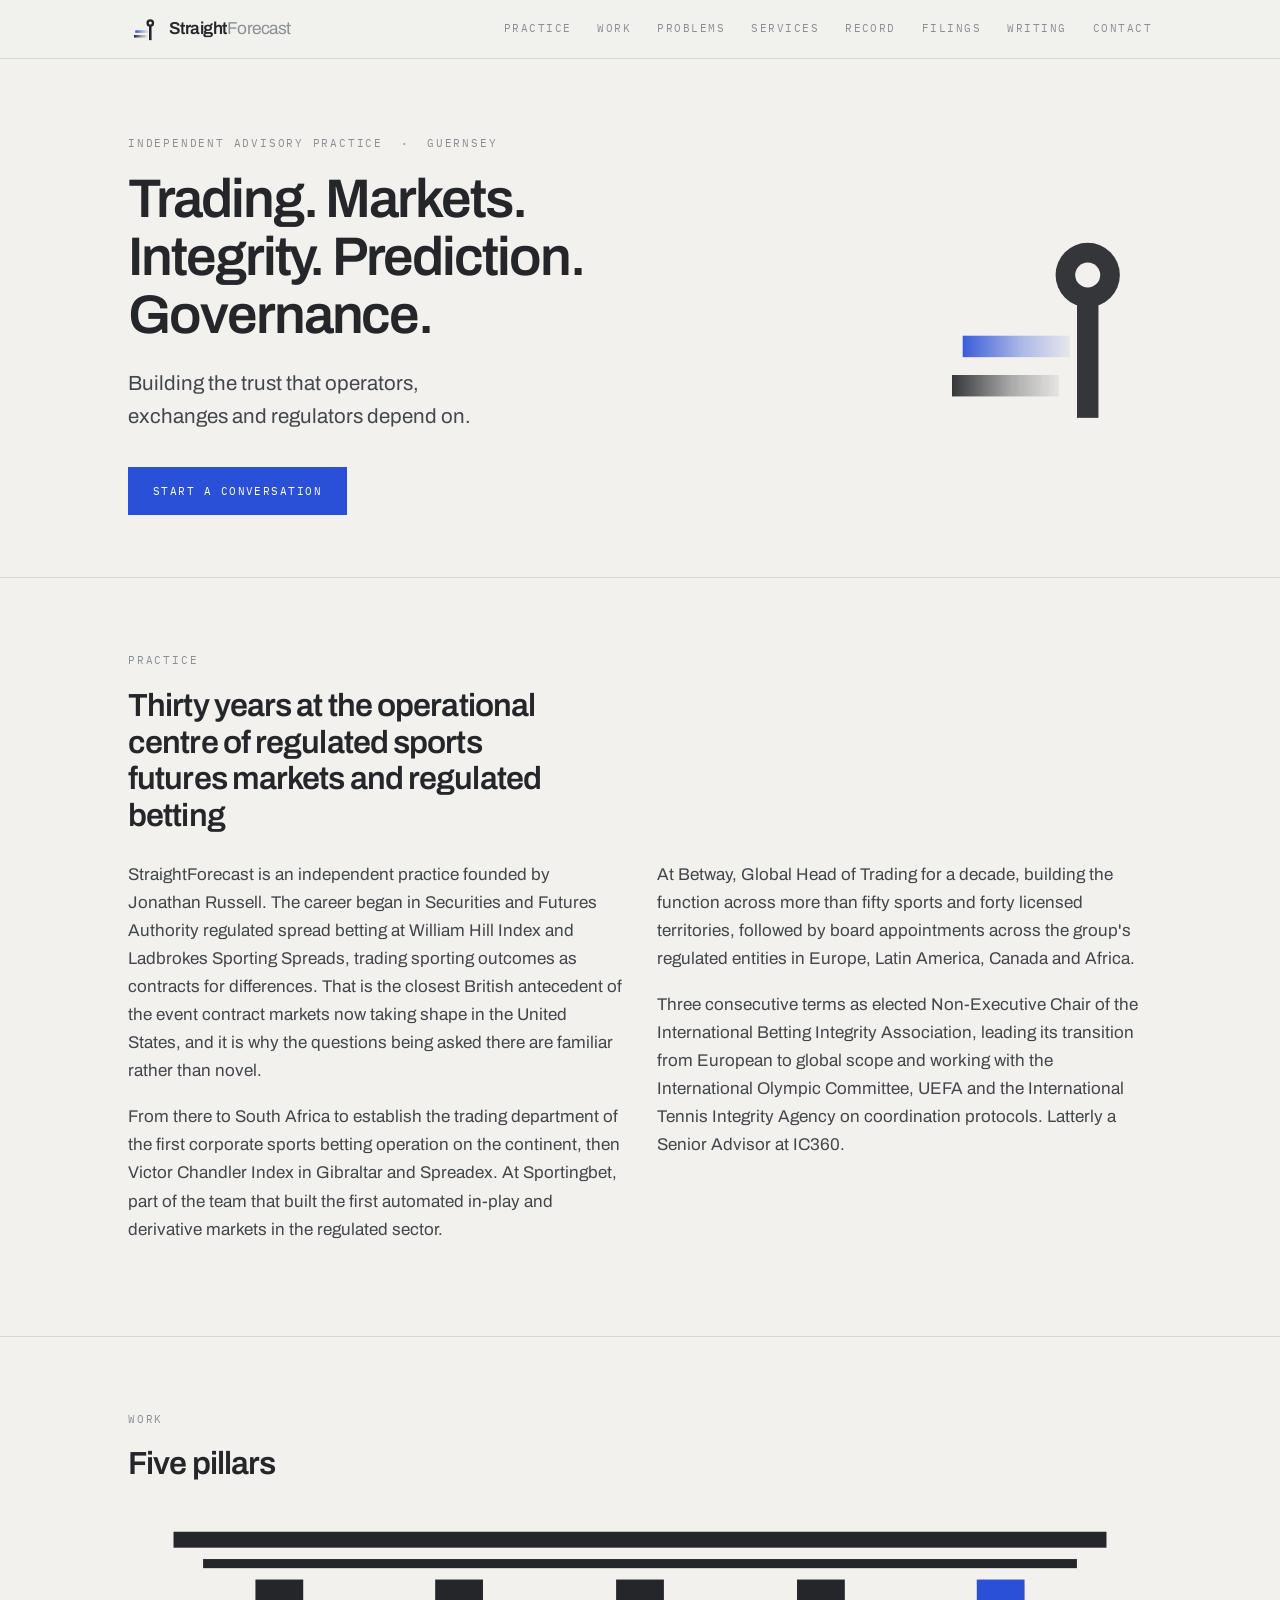
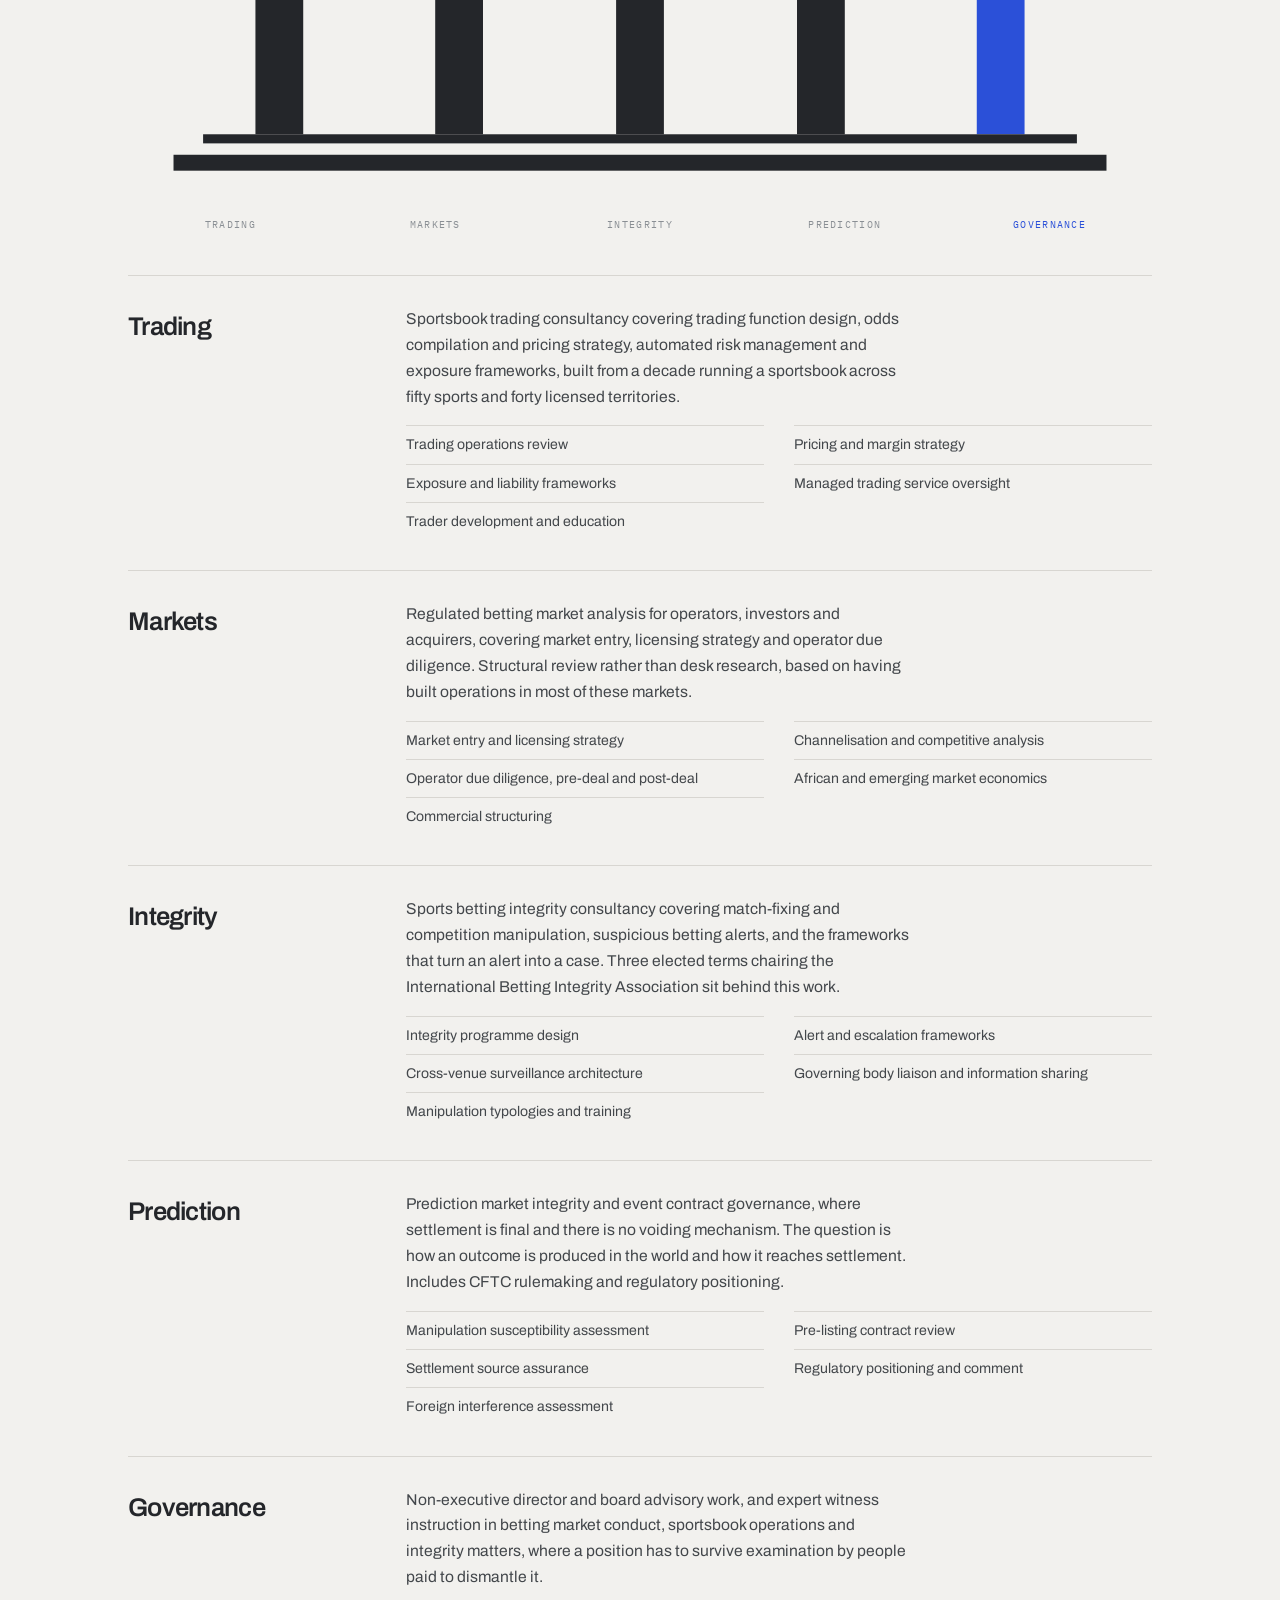
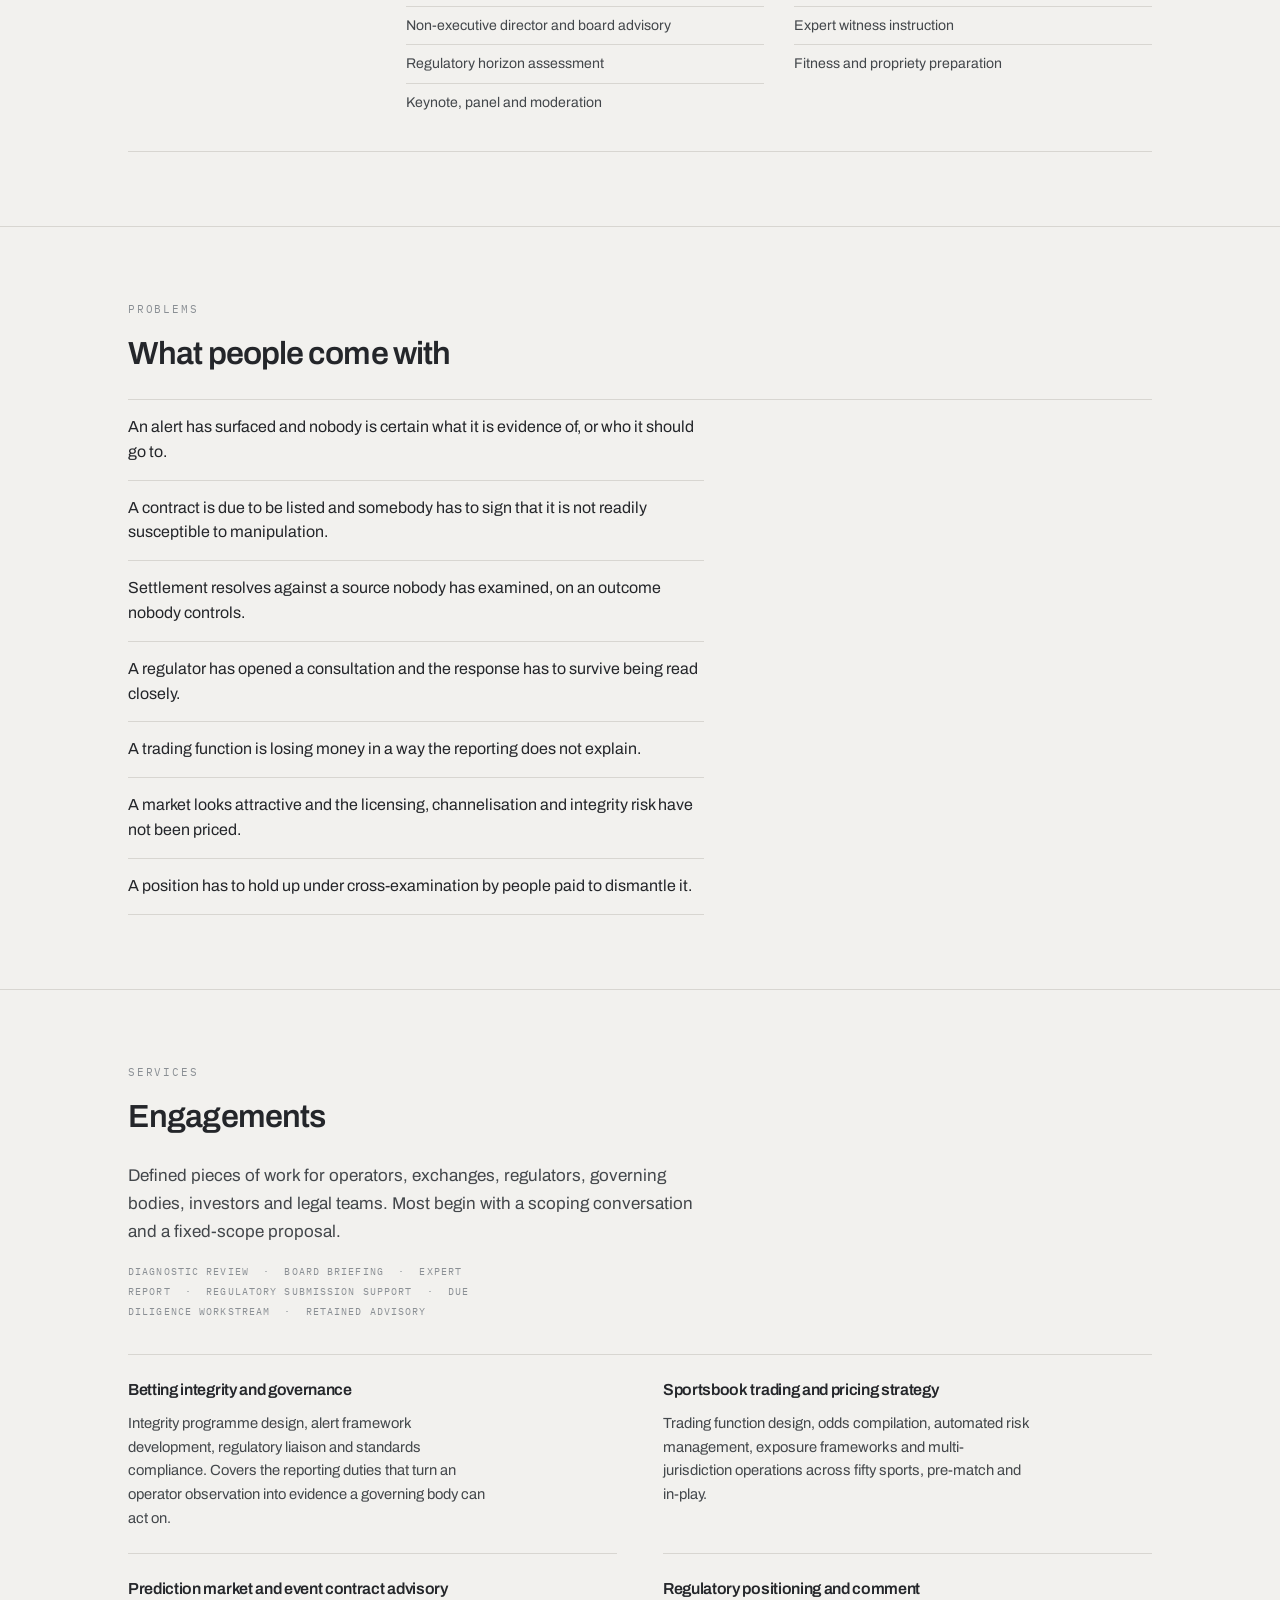
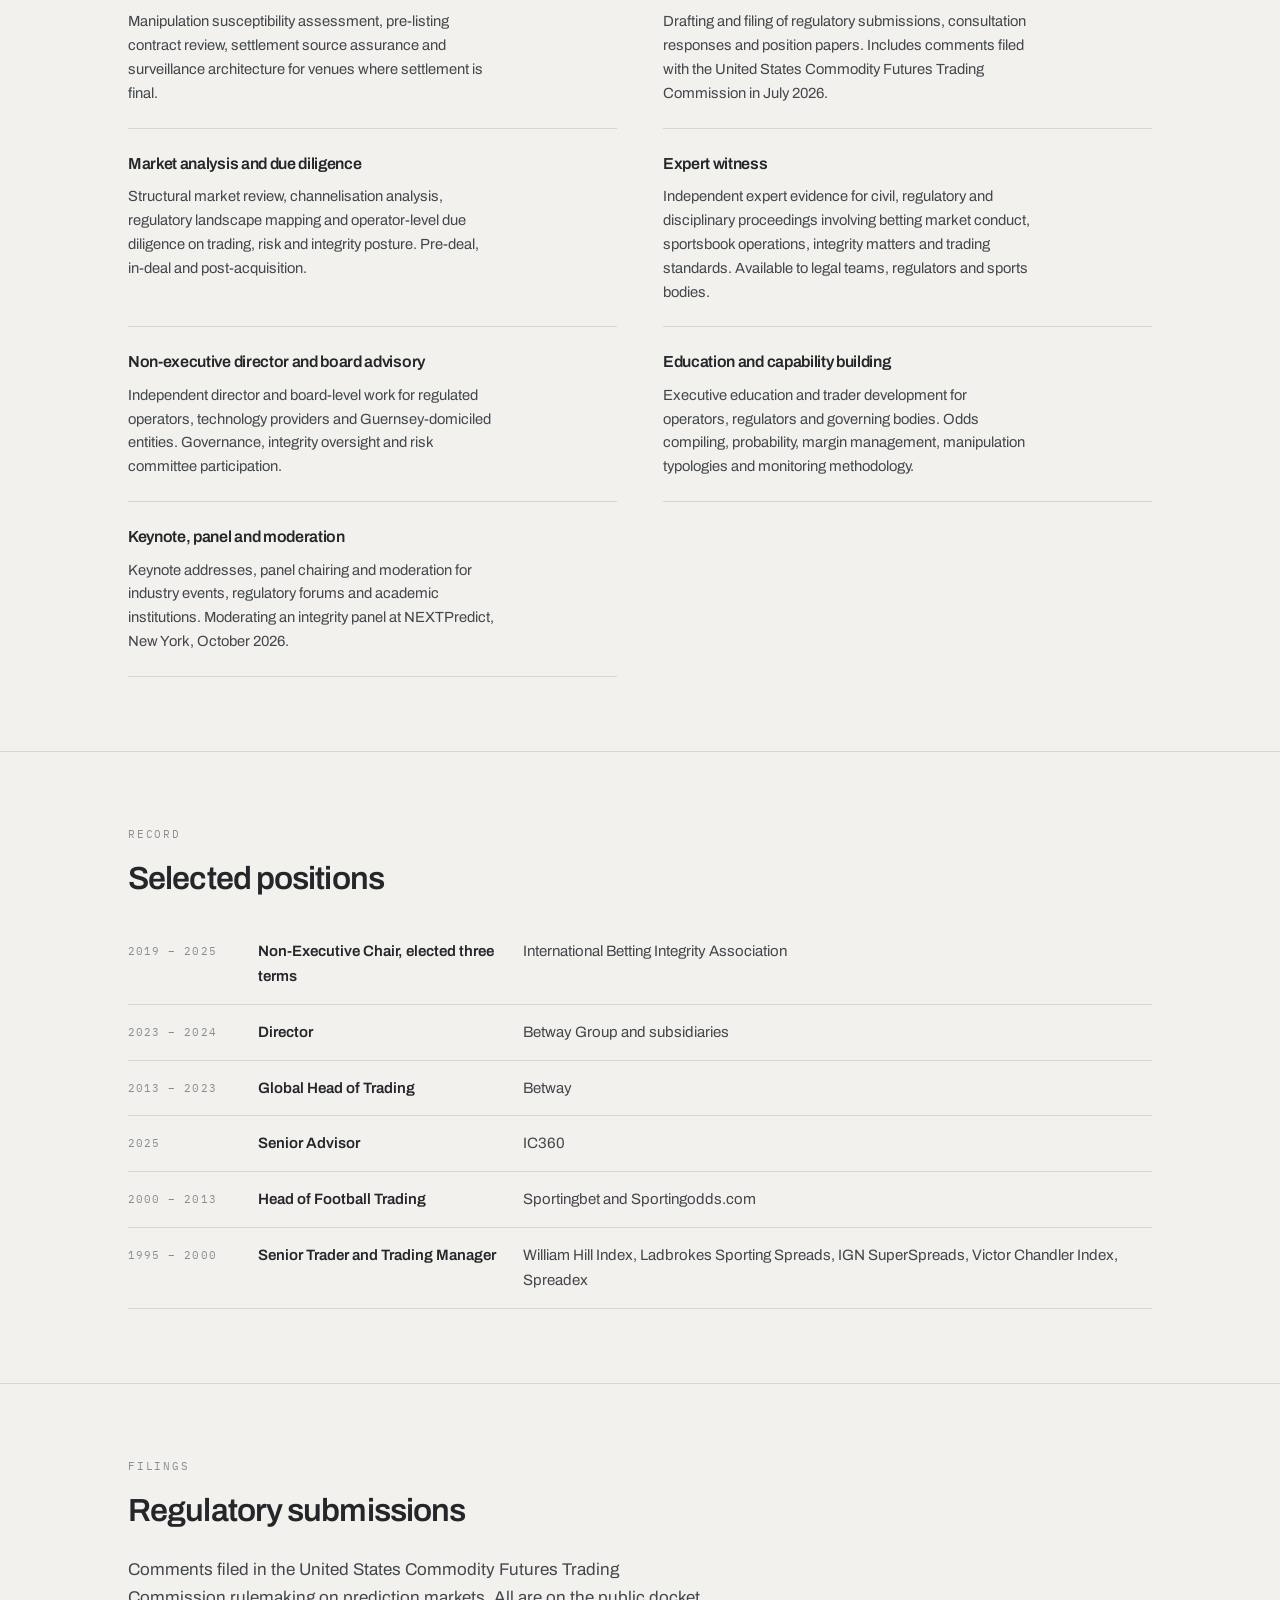
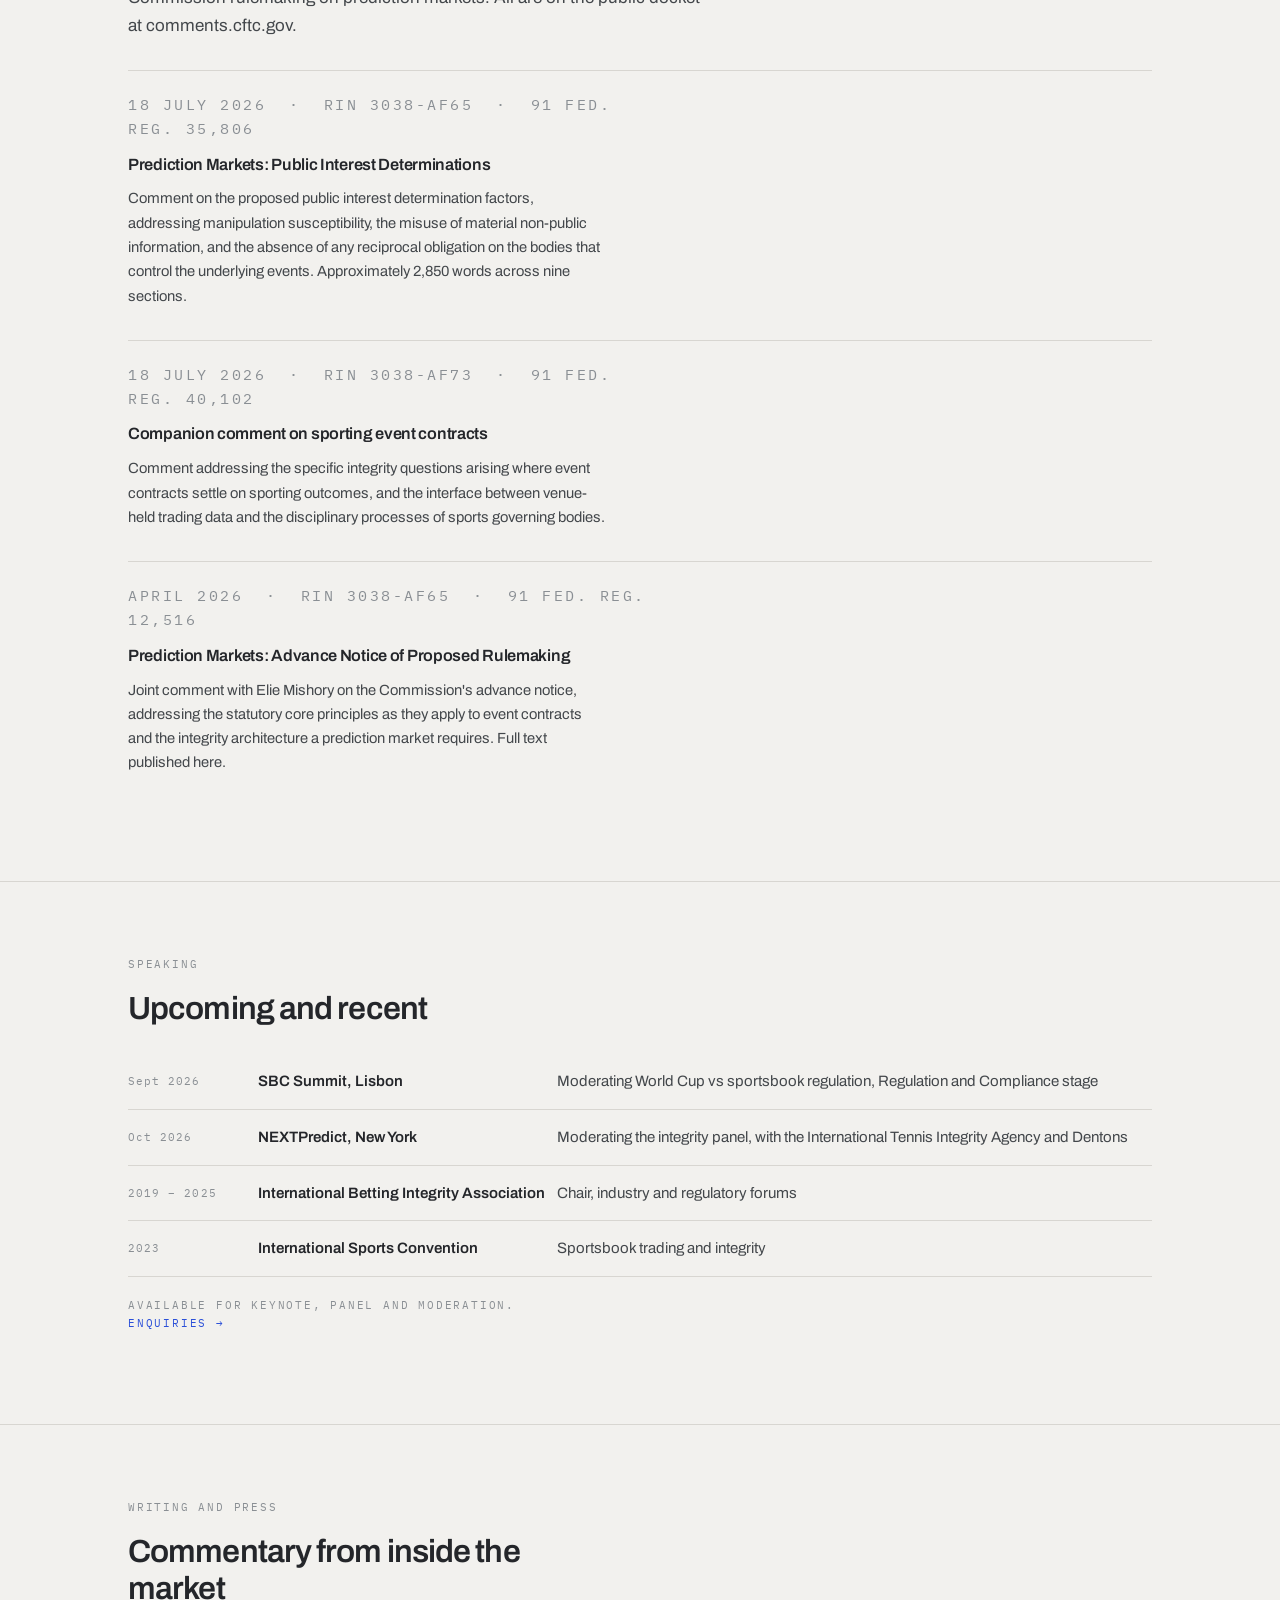
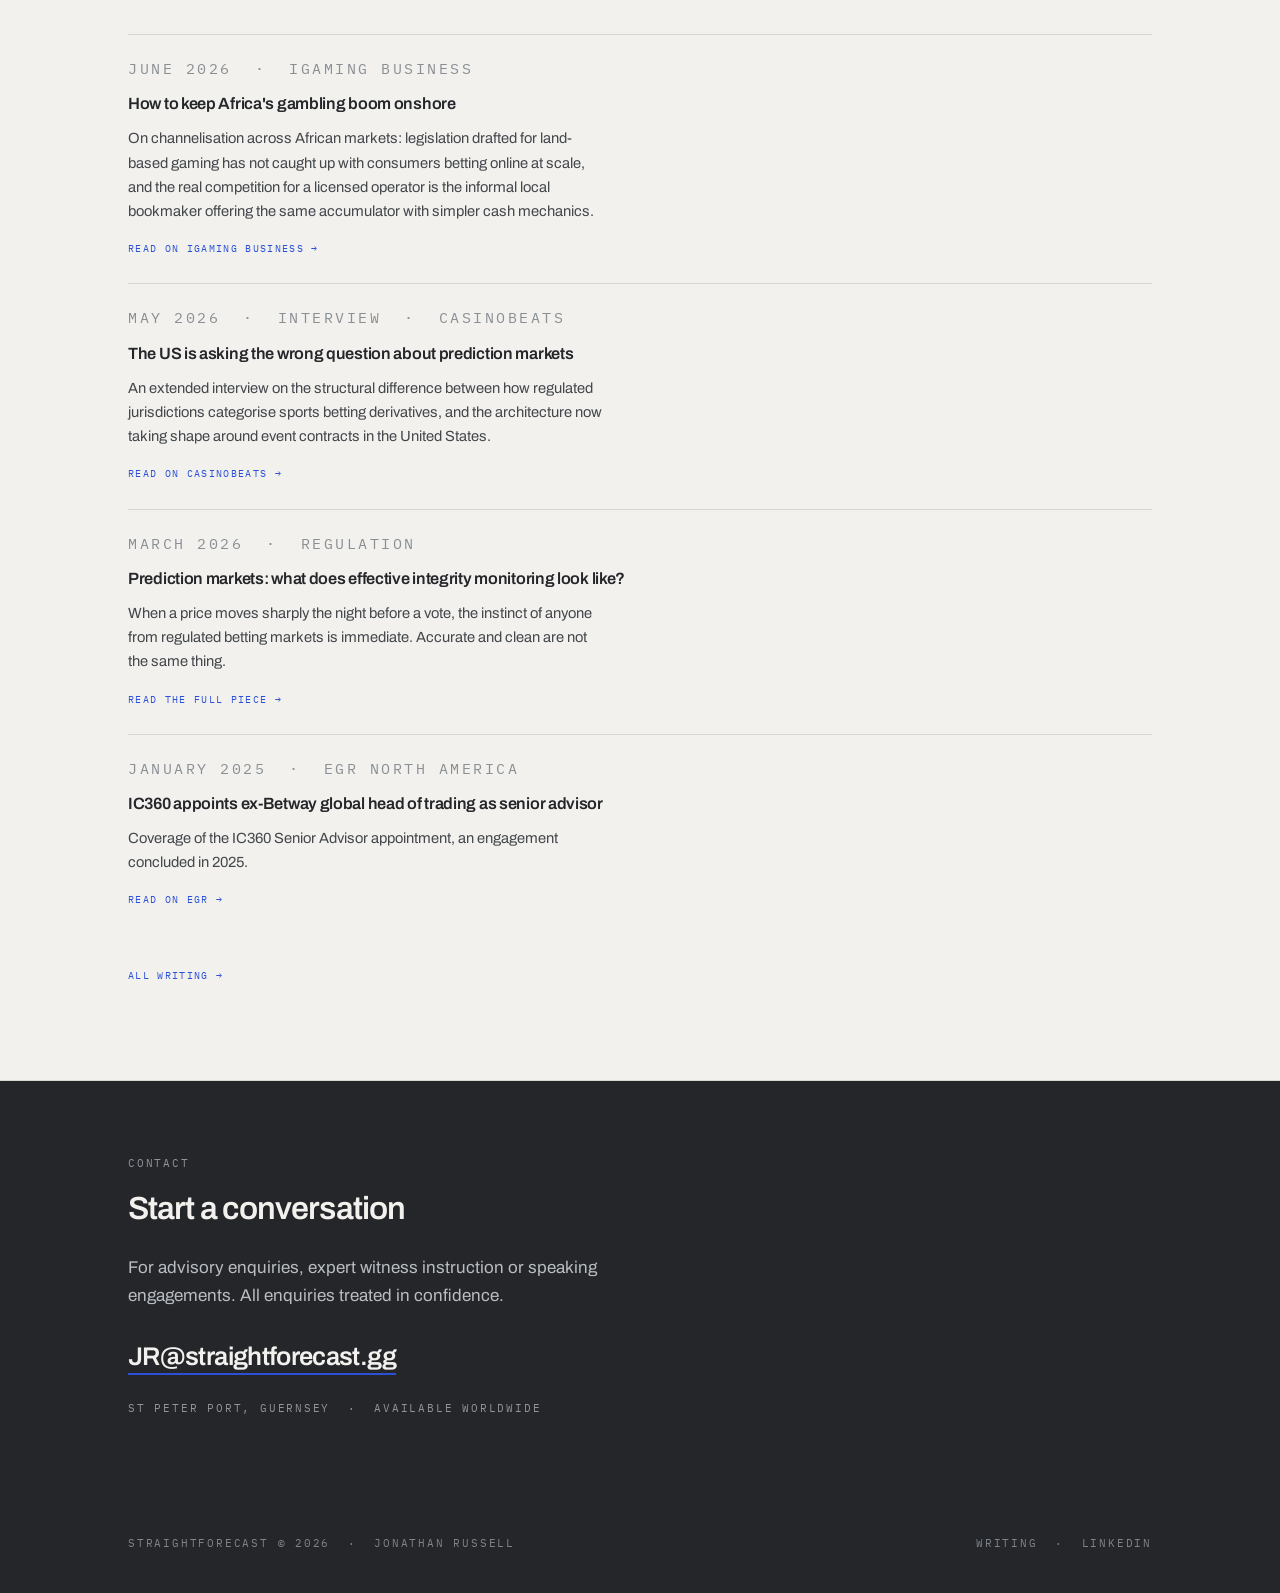
==== commit f541e847: "Add files via upload" ====
--- a/index.html
+++ b/index.html
@@ -55,6 +55,7 @@
     <nav>
       <a href="#practice">Practice</a>
       <a href="#work">Work</a>
+      <a href="#problems">Problems</a>
       <a href="#services">Services</a>
       <a href="#record">Record</a>
       <a href="#filings">Filings</a>
@@ -97,11 +98,11 @@
     <div class="grid g2">
       <div>
         <p>StraightForecast is an independent practice founded by Jonathan Russell. The career began in Securities and Futures Authority regulated spread betting at William Hill Index and Ladbrokes Sporting Spreads, trading sporting outcomes as contracts for differences. That is the closest British antecedent of the event contract markets now taking shape in the United States, and it is why the questions being asked there are familiar rather than novel.</p>
-        <p>From there to South Africa to establish the trading department of the first corporate sports betting operation on the continent, then Victor Chandler Index in Gibraltar with the team assembled by Tony Bloom before Starlizard, then Spreadex. At Sportingbet, part of the team that built the first automated in-play and derivative markets in the regulated sector.</p>
+        <p>From there to South Africa to establish the trading department of the first corporate sports betting operation on the continent, then Victor Chandler Index in Gibraltar and Spreadex. At Sportingbet, part of the team that built the first automated in-play and derivative markets in the regulated sector.</p>
       </div>
       <div>
         <p>At Betway, Global Head of Trading for a decade, building the function across more than fifty sports and forty licensed territories, followed by board appointments across the group's regulated entities in Europe, Latin America, Canada and Africa.</p>
-        <p>Three consecutive terms as elected Non-Executive Chair of the International Betting Integrity Association, leading its transition from European to global scope and working directly with the International Olympic Committee, UEFA and the International Tennis Integrity Agency on coordination protocols. That was followed by a Senior Advisor role at IC360, spanning integrity analysis, regulatory positioning and monitoring architecture.</p>
+        <p>Three consecutive terms as elected Non-Executive Chair of the International Betting Integrity Association, leading its transition from European to global scope and working with the International Olympic Committee, UEFA and the International Tennis Integrity Agency on coordination protocols. Latterly a Senior Advisor at IC360.</p>
       </div>
     </div>
   </div>
@@ -214,11 +215,28 @@
   </div>
 </section>
 
+<section id="problems">
+  <div class="wrap">
+    <p class="mono">Problems</p>
+    <h2>What people come with</h2>
+    <div class="probs">
+      <p>An alert has surfaced and nobody is certain what it is evidence of, or who it should go to.</p>
+      <p>A contract is due to be listed and somebody has to sign that it is not readily susceptible to manipulation.</p>
+      <p>Settlement resolves against a source nobody has examined, on an outcome nobody controls.</p>
+      <p>A regulator has opened a consultation and the response has to survive being read closely.</p>
+      <p>A trading function is losing money in a way the reporting does not explain.</p>
+      <p>A market looks attractive and the licensing, channelisation and integrity risk have not been priced.</p>
+      <p>A position has to hold up under cross-examination by people paid to dismantle it.</p>
+    </div>
+  </div>
+</section>
+
 <section id="services">
   <div class="wrap">
     <p class="mono">Services</p>
     <h2>Engagements</h2>
-    <p style="max-width:56ch;margin-bottom:34px">Defined pieces of work for operators, exchanges, regulators, governing bodies, investors and legal teams. Most begin with a scoping conversation and a fixed-scope proposal.</p>
+    <p style="max-width:58ch;margin-bottom:16px">Defined pieces of work for operators, exchanges, regulators, governing bodies, investors and legal teams. Most begin with a scoping conversation and a fixed-scope proposal.</p>
+    <p class="formats">Diagnostic review &nbsp;&middot;&nbsp; Board briefing &nbsp;&middot;&nbsp; Expert report &nbsp;&middot;&nbsp; Regulatory submission support &nbsp;&middot;&nbsp; Due diligence workstream &nbsp;&middot;&nbsp; Retained advisory</p>
 
     <div class="services">
 
@@ -260,11 +278,6 @@
       <div class="svc">
         <h3>Education and capability building</h3>
         <p>Executive education and trader development for operators, regulators and governing bodies. Odds compiling, probability, margin management, manipulation typologies and monitoring methodology.</p>
-      </div>
-
-      <div class="svc">
-        <h3>Responsible gambling provision</h3>
-        <p>Safer gambling strategy, policy development, customer interaction frameworks and compliance advisory, embedded within commercial operations rather than layered on top of them.</p>
       </div>
 
       <div class="svc">
--- a/site.css
+++ b/site.css
@@ -106,6 +106,18 @@
   .prow{grid-template-columns:1fr;gap:14px;padding:24px 0}
   .prow h3{position:static}
   .prow ul{grid-template-columns:1fr}
+}
+
+/* problems */
+.probs{border-top:1px solid var(--hair)}
+.probs p{margin:0;padding:15px 0;border-bottom:1px solid var(--hair);
+  font-size:1rem;line-height:1.55;max-width:64ch;color:var(--graphite)}
+.formats{font-family:"IBM Plex Mono",monospace;font-size:.63rem;letter-spacing:.11em;
+  text-transform:uppercase;color:var(--steel);line-height:2;max-width:62ch;
+  margin:0 0 32px}
+@media(max-width:760px){
+  .probs p{font-size:.95rem;padding:13px 0}
+  .formats{font-size:.55rem;letter-spacing:.07em;line-height:1.9}
 }
 
 /* services */
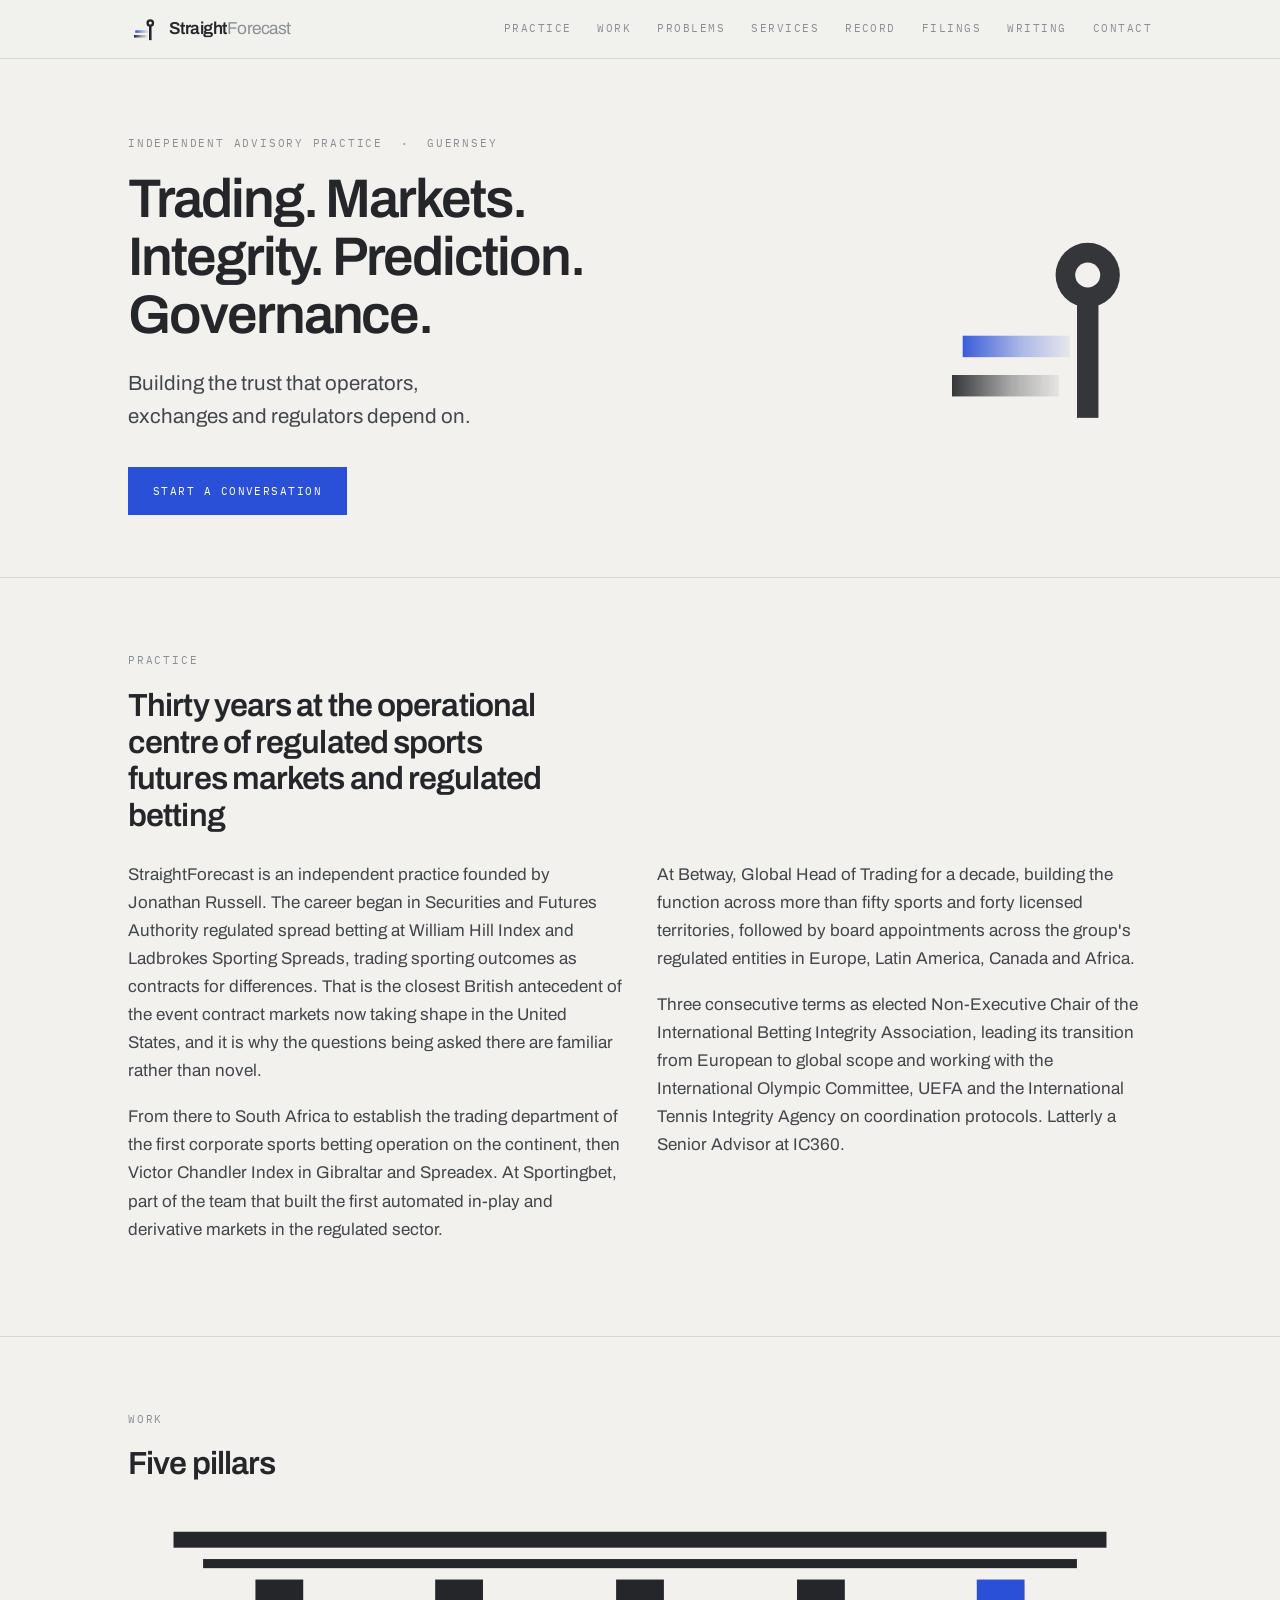
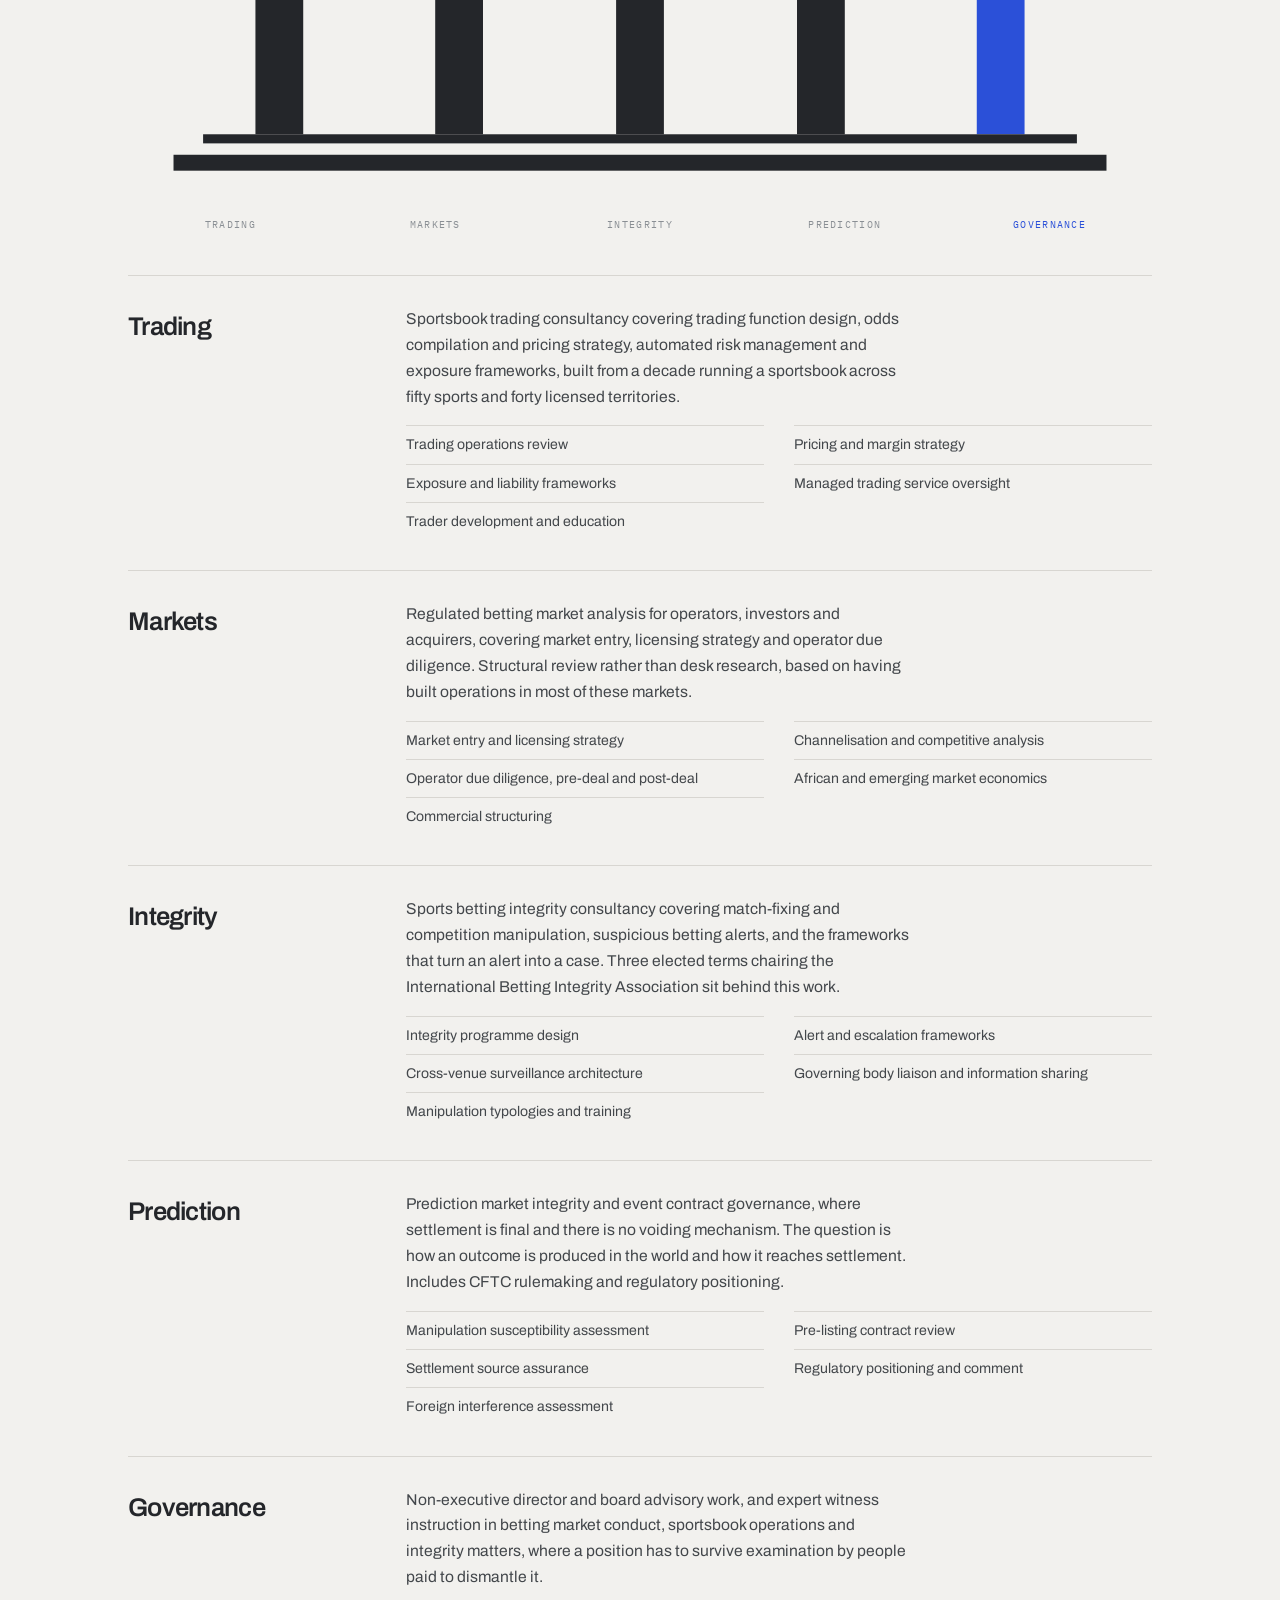
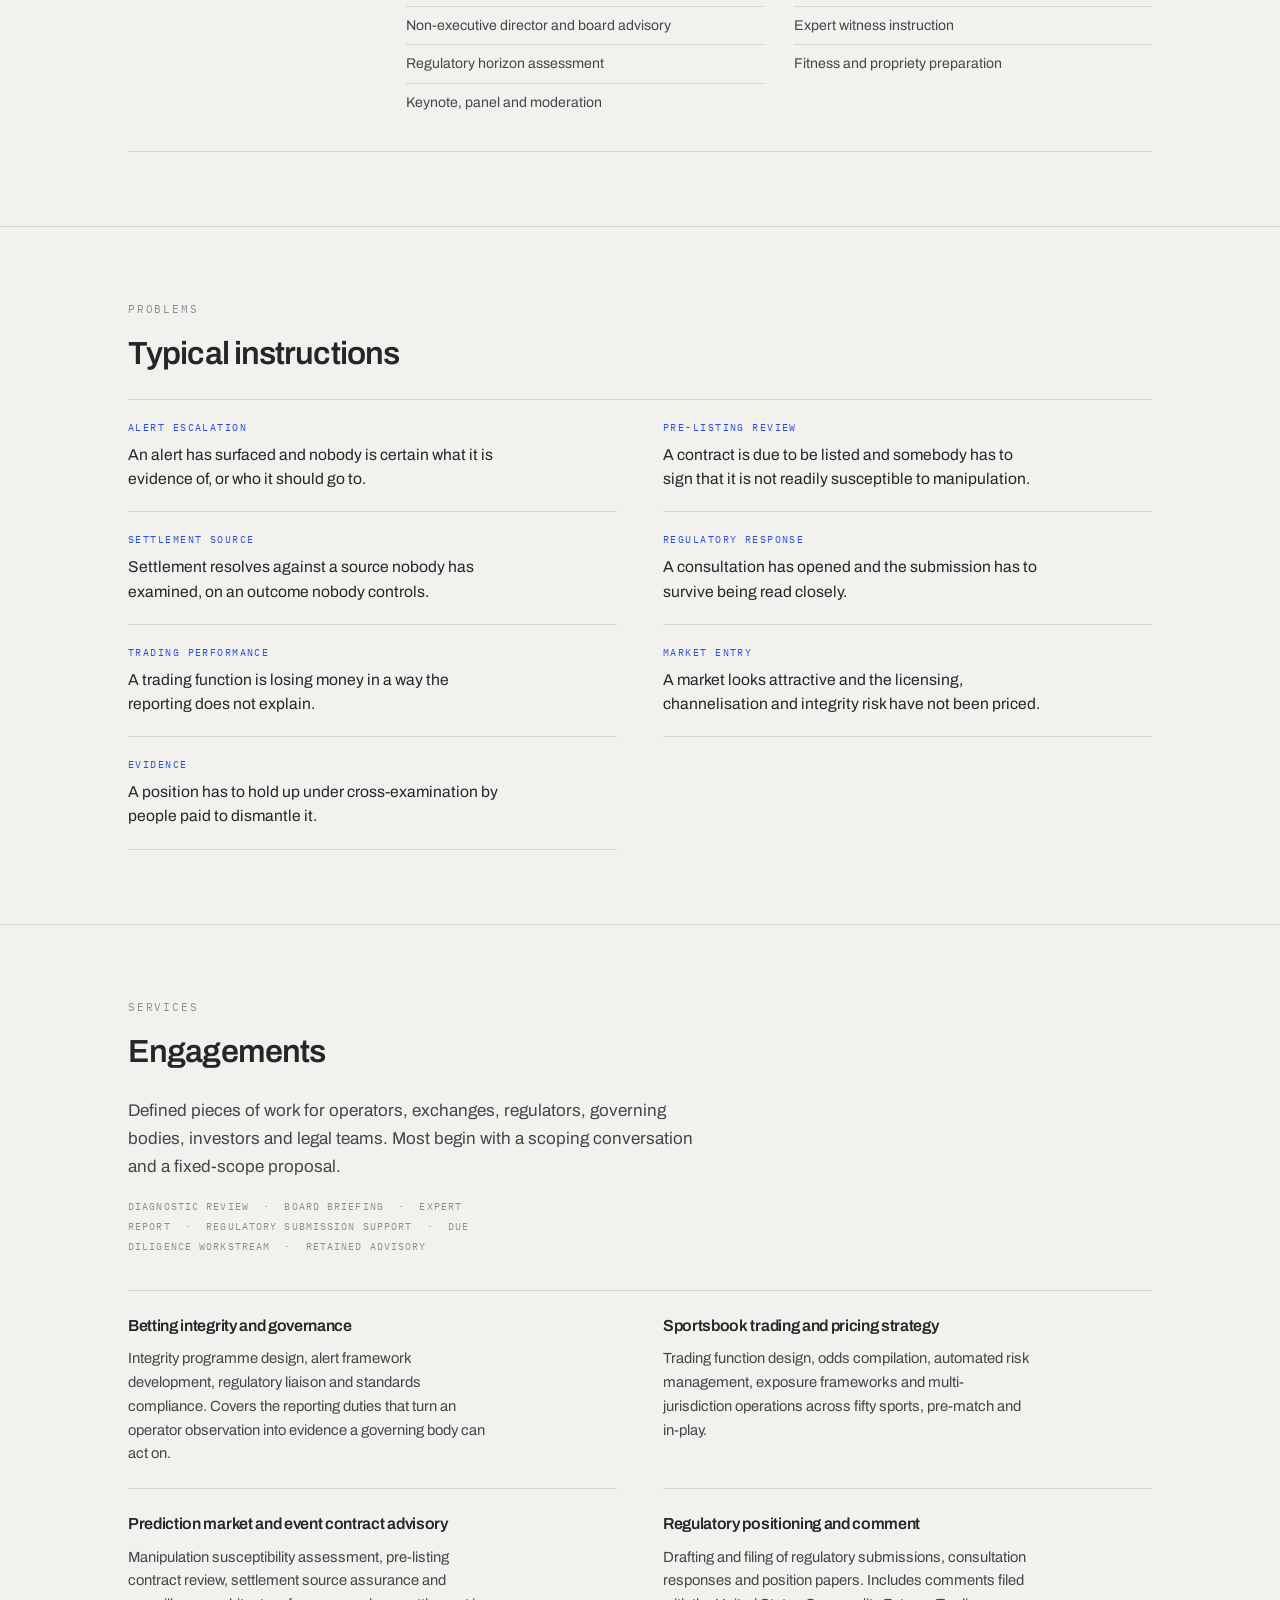
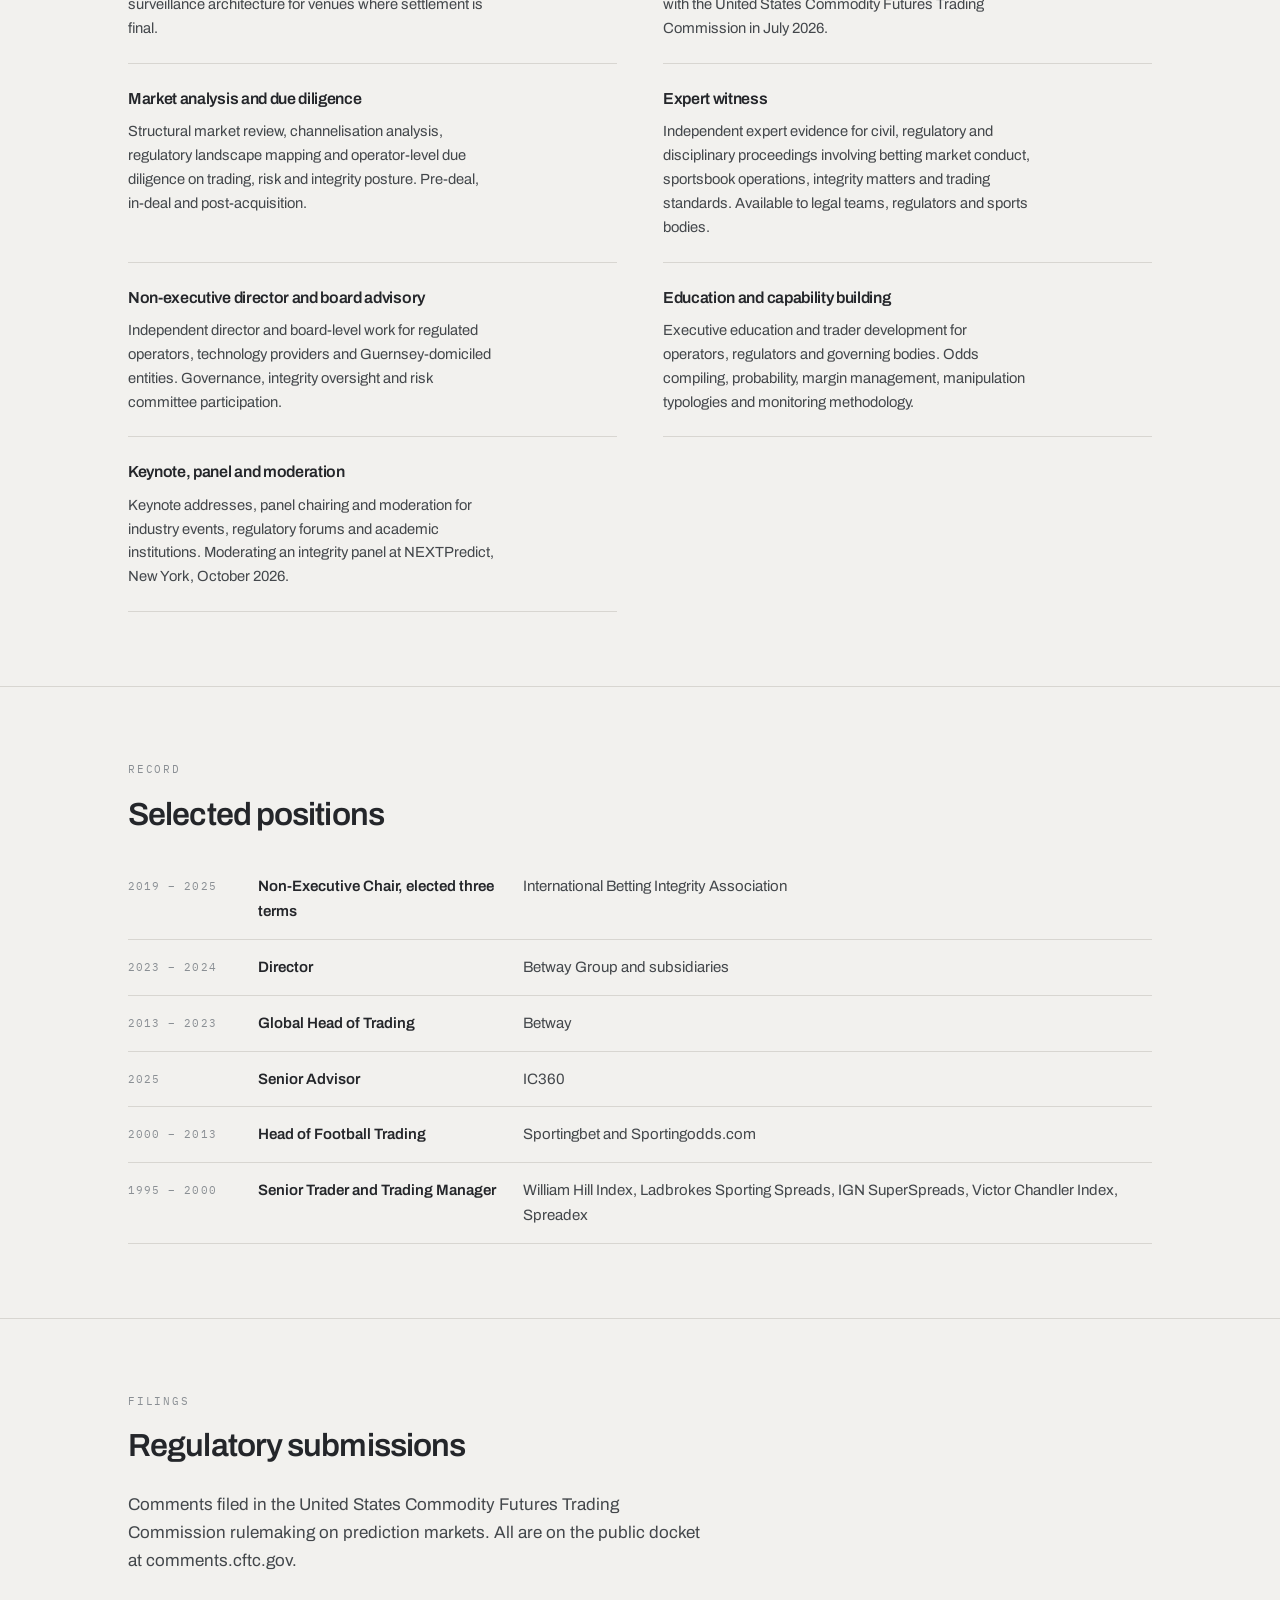
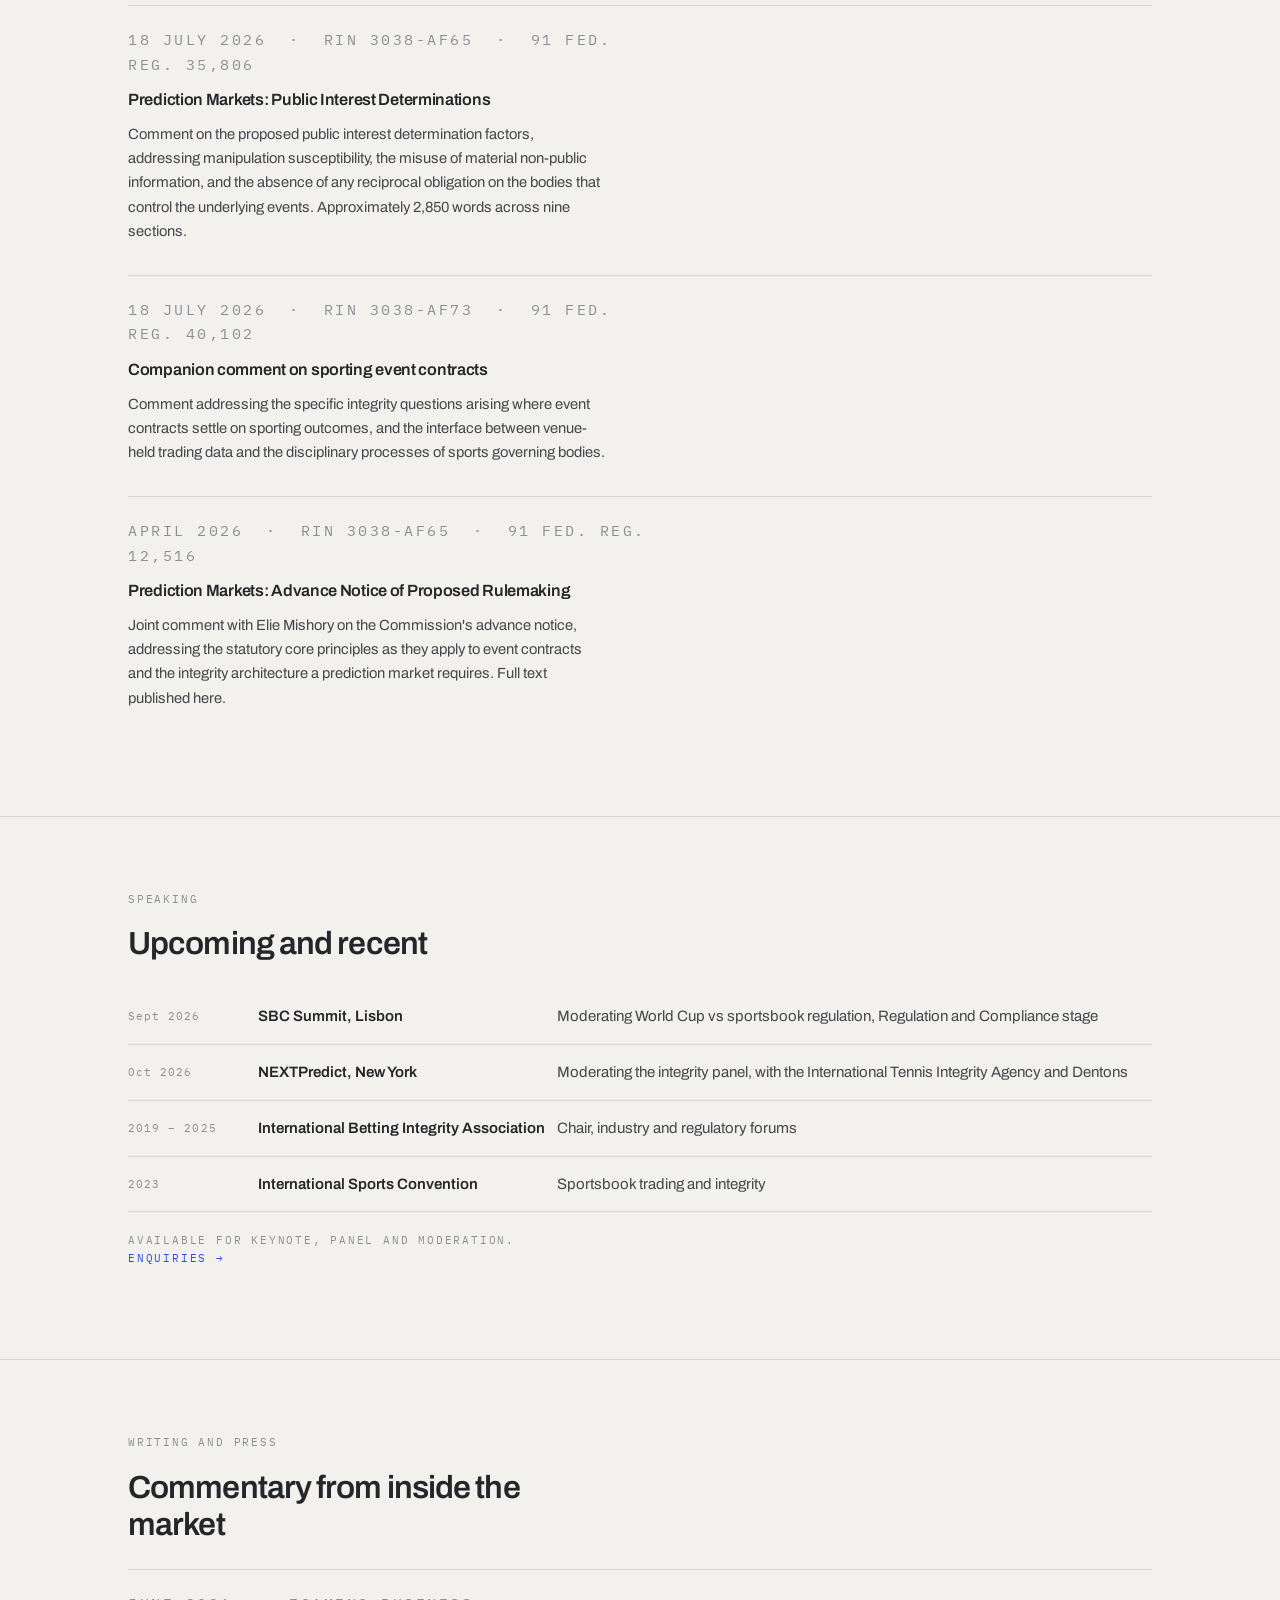
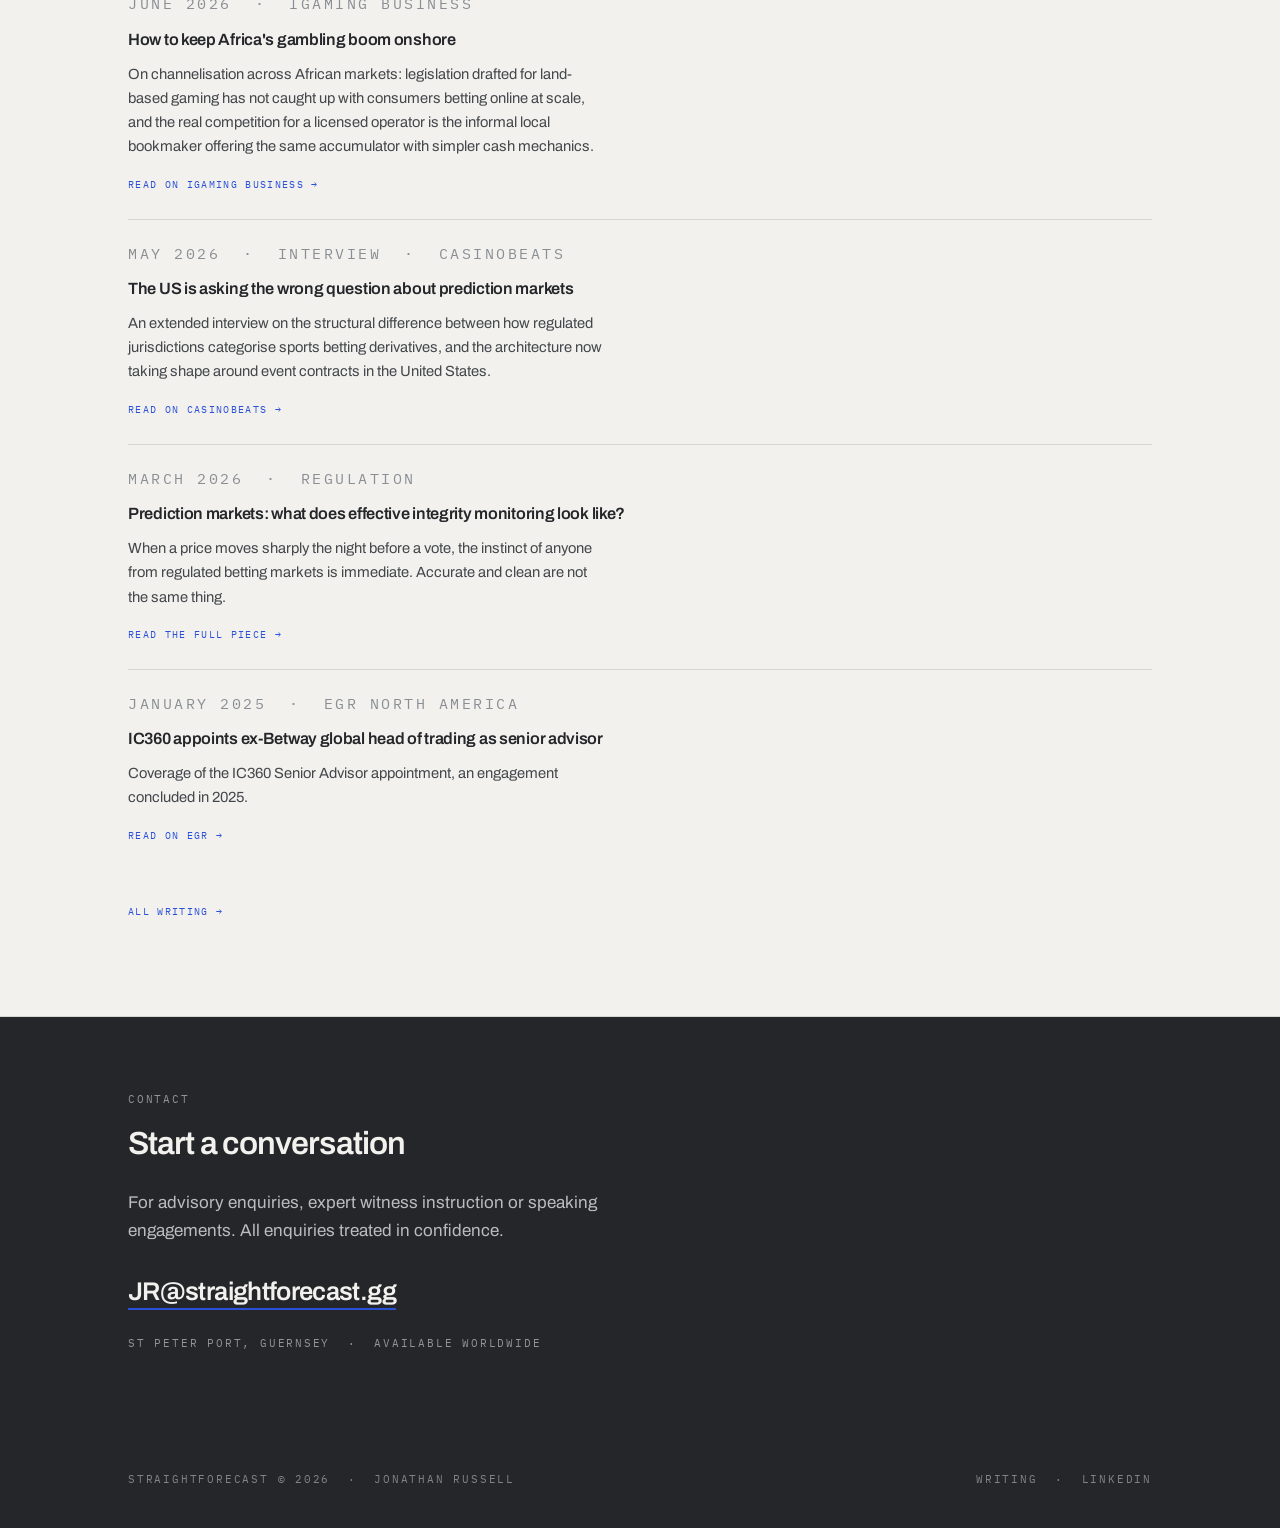
==== commit c427af31: "Add files via upload" ====
--- a/index.html
+++ b/index.html
@@ -19,7 +19,7 @@
 <link rel="icon" href="/icon-512.png" type="image/png">
 <link rel="apple-touch-icon" href="/icon-180.png">
 <link href="https://fonts.googleapis.com/css2?family=Archivo:wght@400;500;600;700&family=IBM+Plex+Mono:wght@400;500&display=swap" rel="stylesheet">
-<link rel="stylesheet" href="/site.css?v=2">
+<link rel="stylesheet" href="/site.css?v=3">
 <script type="application/ld+json">
 {"@context":"https://schema.org","@type":"ProfessionalService",
 "name":"StraightForecast","url":"https://straightforecast.gg/",
@@ -218,15 +218,15 @@
 <section id="problems">
   <div class="wrap">
     <p class="mono">Problems</p>
-    <h2>What people come with</h2>
+    <h2>Typical instructions</h2>
     <div class="probs">
-      <p>An alert has surfaced and nobody is certain what it is evidence of, or who it should go to.</p>
-      <p>A contract is due to be listed and somebody has to sign that it is not readily susceptible to manipulation.</p>
-      <p>Settlement resolves against a source nobody has examined, on an outcome nobody controls.</p>
-      <p>A regulator has opened a consultation and the response has to survive being read closely.</p>
-      <p>A trading function is losing money in a way the reporting does not explain.</p>
-      <p>A market looks attractive and the licensing, channelisation and integrity risk have not been priced.</p>
-      <p>A position has to hold up under cross-examination by people paid to dismantle it.</p>
+      <div><p class="ptag">Alert escalation</p><p>An alert has surfaced and nobody is certain what it is evidence of, or who it should go to.</p></div>
+      <div><p class="ptag">Pre-listing review</p><p>A contract is due to be listed and somebody has to sign that it is not readily susceptible to manipulation.</p></div>
+      <div><p class="ptag">Settlement source</p><p>Settlement resolves against a source nobody has examined, on an outcome nobody controls.</p></div>
+      <div><p class="ptag">Regulatory response</p><p>A consultation has opened and the submission has to survive being read closely.</p></div>
+      <div><p class="ptag">Trading performance</p><p>A trading function is losing money in a way the reporting does not explain.</p></div>
+      <div><p class="ptag">Market entry</p><p>A market looks attractive and the licensing, channelisation and integrity risk have not been priced.</p></div>
+      <div><p class="ptag">Evidence</p><p>A position has to hold up under cross-examination by people paid to dismantle it.</p></div>
     </div>
   </div>
 </section>
--- a/site.css
+++ b/site.css
@@ -109,14 +109,21 @@
 }
 
 /* problems */
-.probs{border-top:1px solid var(--hair)}
-.probs p{margin:0;padding:15px 0;border-bottom:1px solid var(--hair);
-  font-size:1rem;line-height:1.55;max-width:64ch;color:var(--graphite)}
+.probs{display:grid;grid-template-columns:1fr 1fr;gap:0 46px;
+  border-top:1px solid var(--hair)}
+.probs>div{padding:20px 0;border-bottom:1px solid var(--hair)}
+.ptag{font-family:"IBM Plex Mono",monospace;font-size:.6rem;letter-spacing:.15em;
+  text-transform:uppercase;color:var(--signal);margin:0 0 7px}
+.probs>div p:last-child{margin:0;font-size:.98rem;line-height:1.55;
+  max-width:42ch;color:var(--graphite)}
 .formats{font-family:"IBM Plex Mono",monospace;font-size:.63rem;letter-spacing:.11em;
   text-transform:uppercase;color:var(--steel);line-height:2;max-width:62ch;
   margin:0 0 32px}
+@media(max-width:820px){.probs{grid-template-columns:1fr;gap:0}}
 @media(max-width:760px){
-  .probs p{font-size:.95rem;padding:13px 0}
+  .probs>div{padding:16px 0}
+  .probs>div p:last-child{font-size:.94rem;max-width:none}
+  .ptag{font-size:.55rem;letter-spacing:.12em}
   .formats{font-size:.55rem;letter-spacing:.07em;line-height:1.9}
 }
 
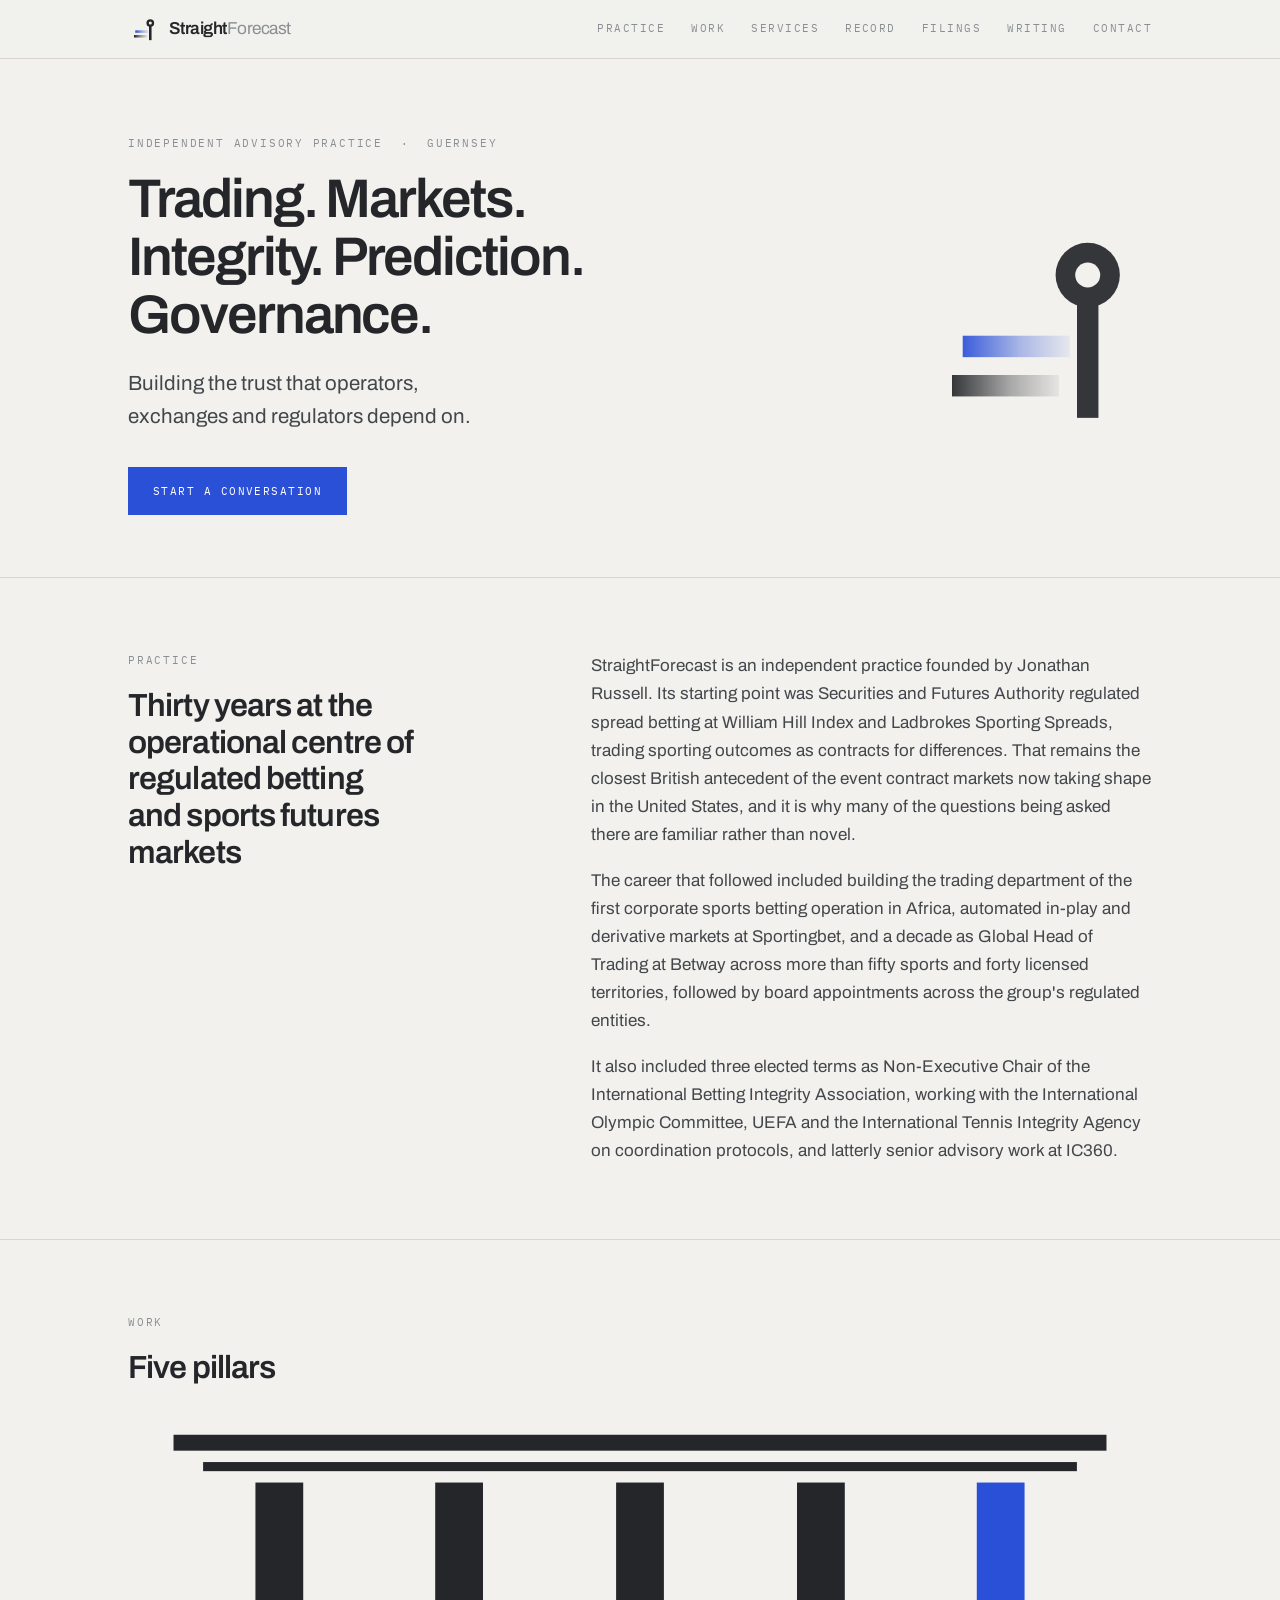
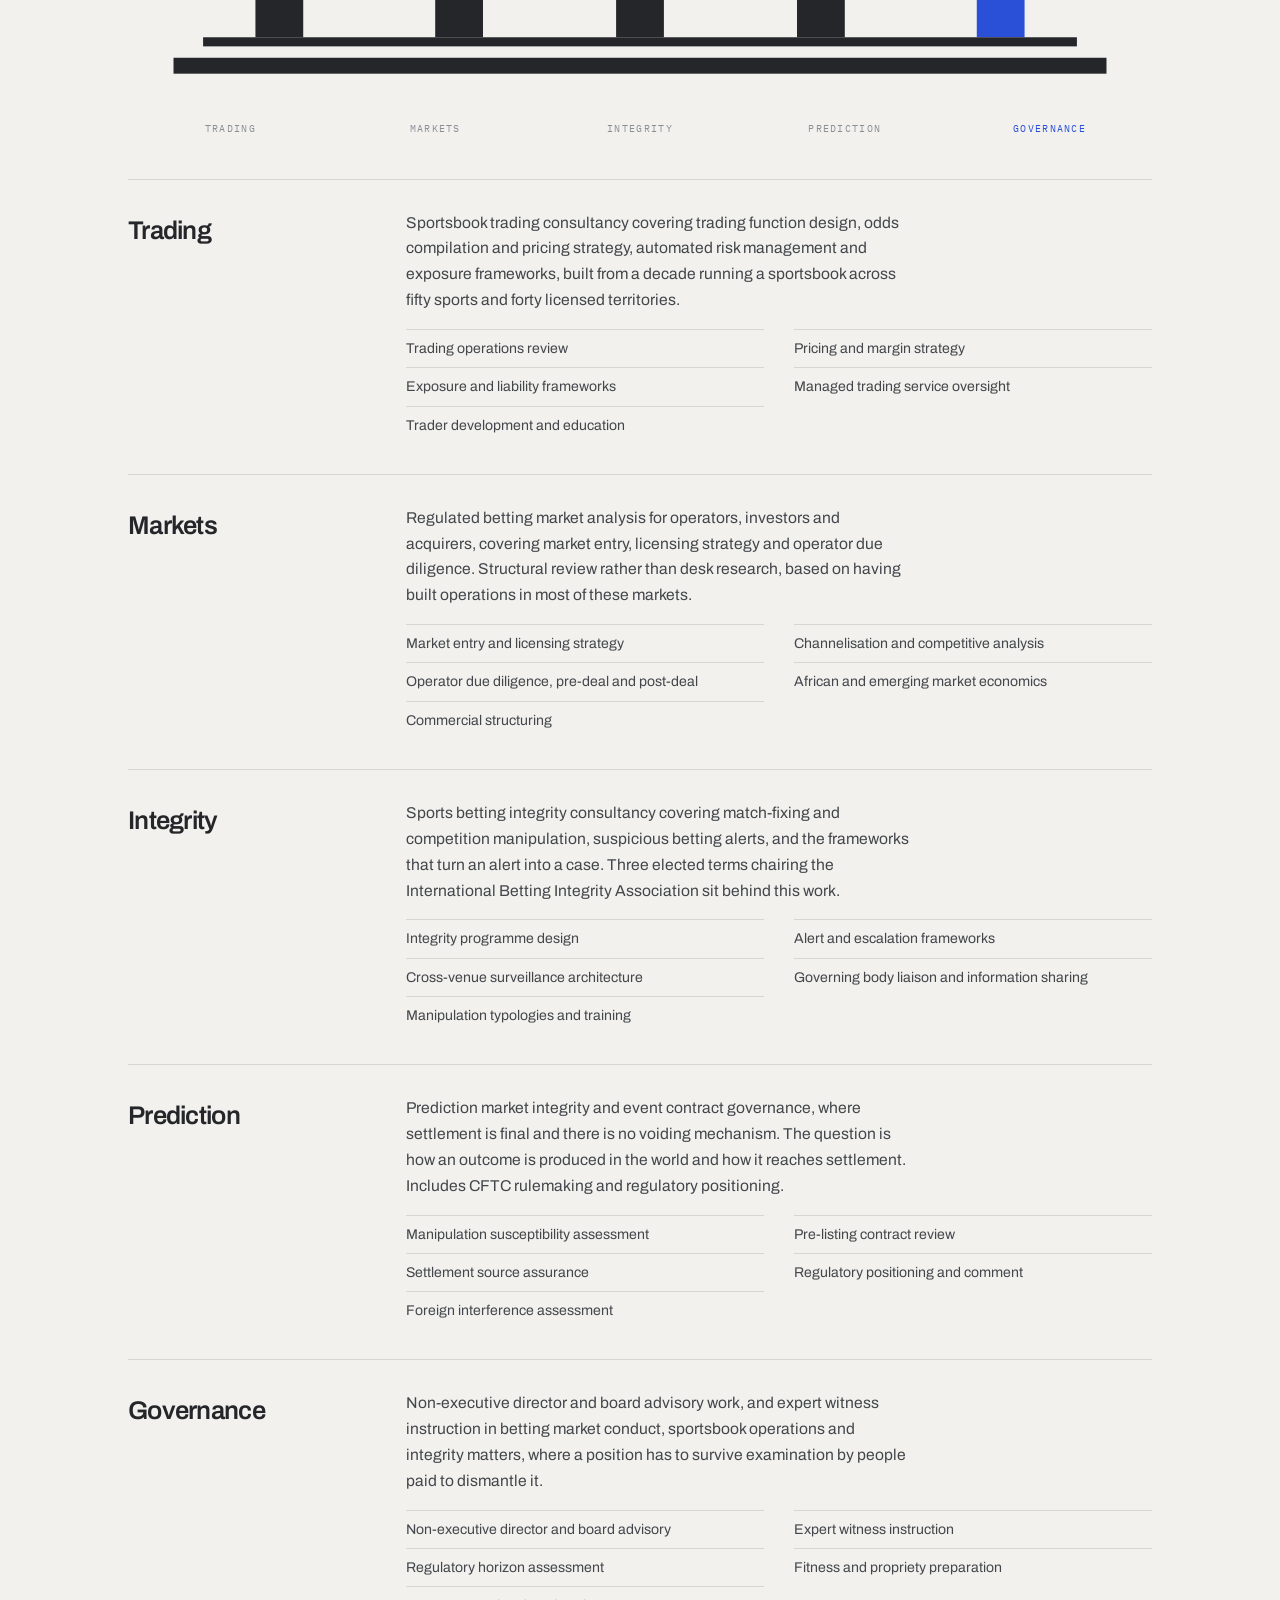
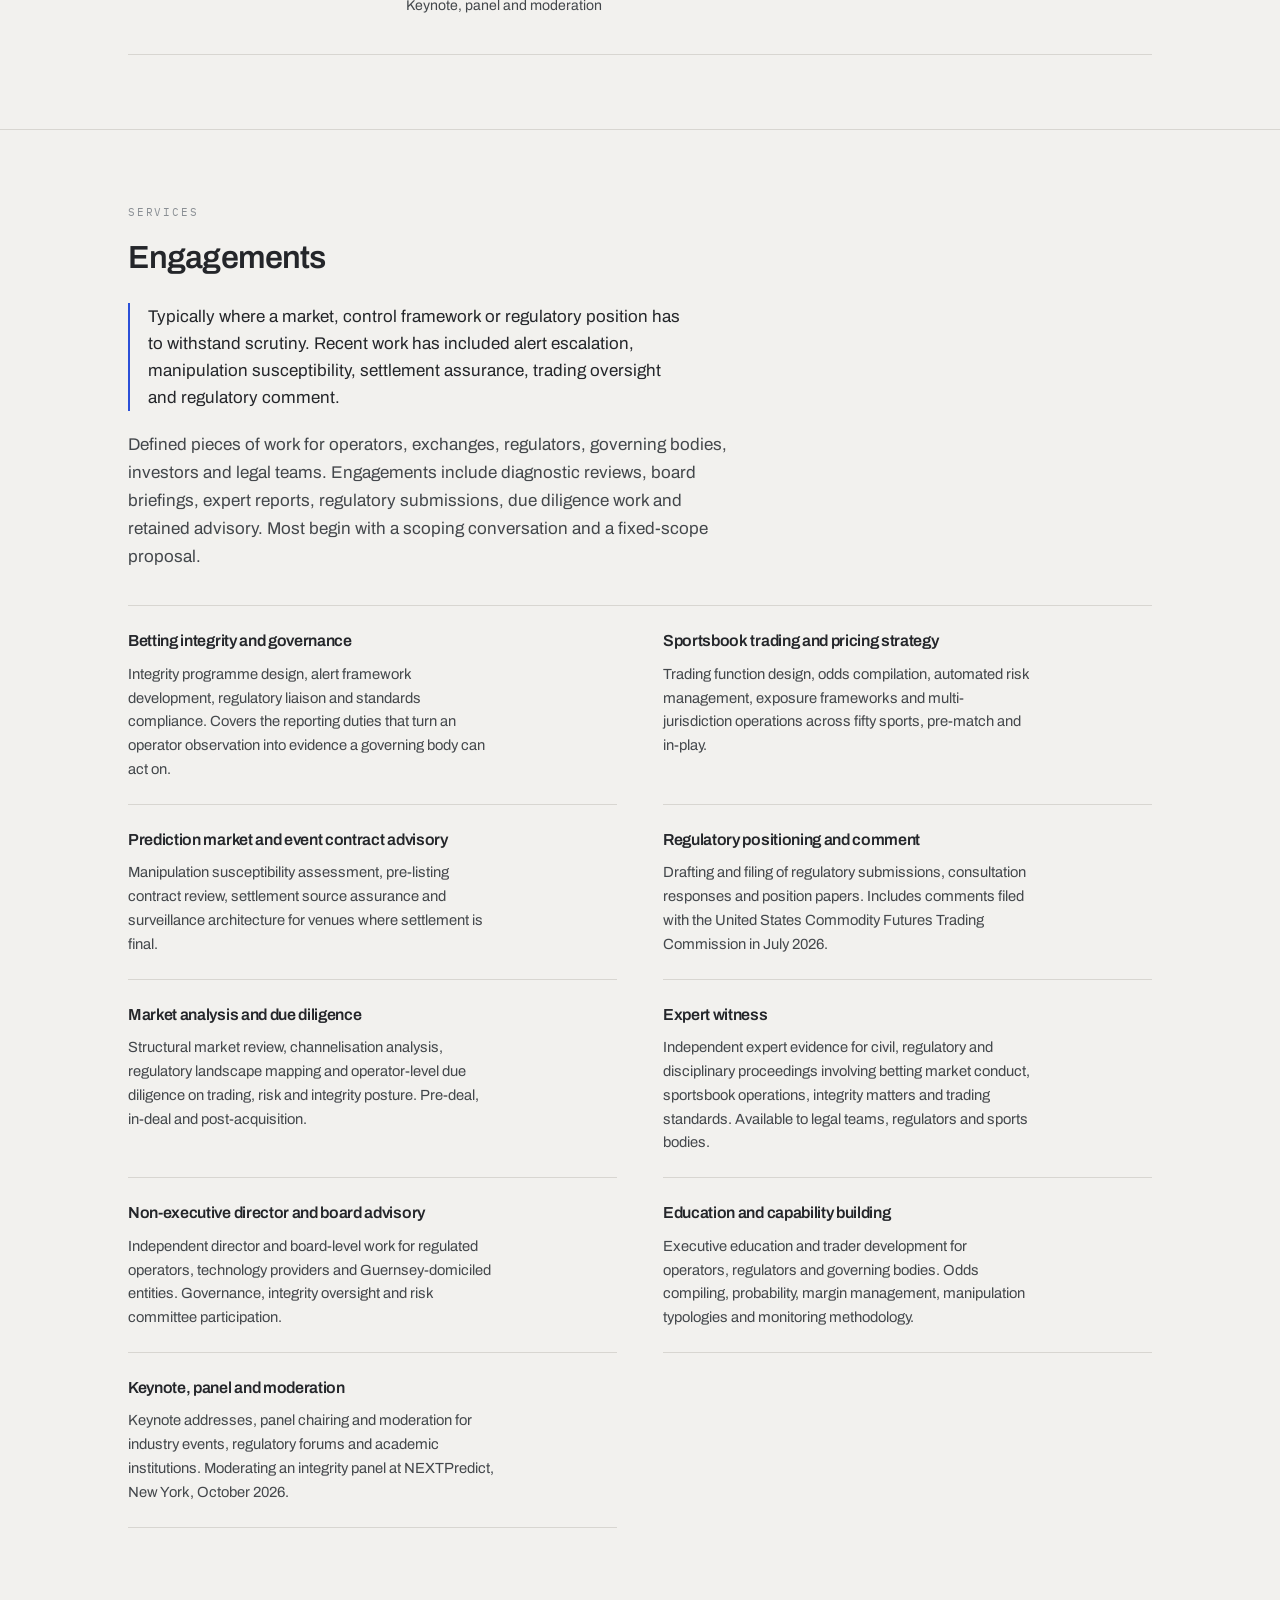
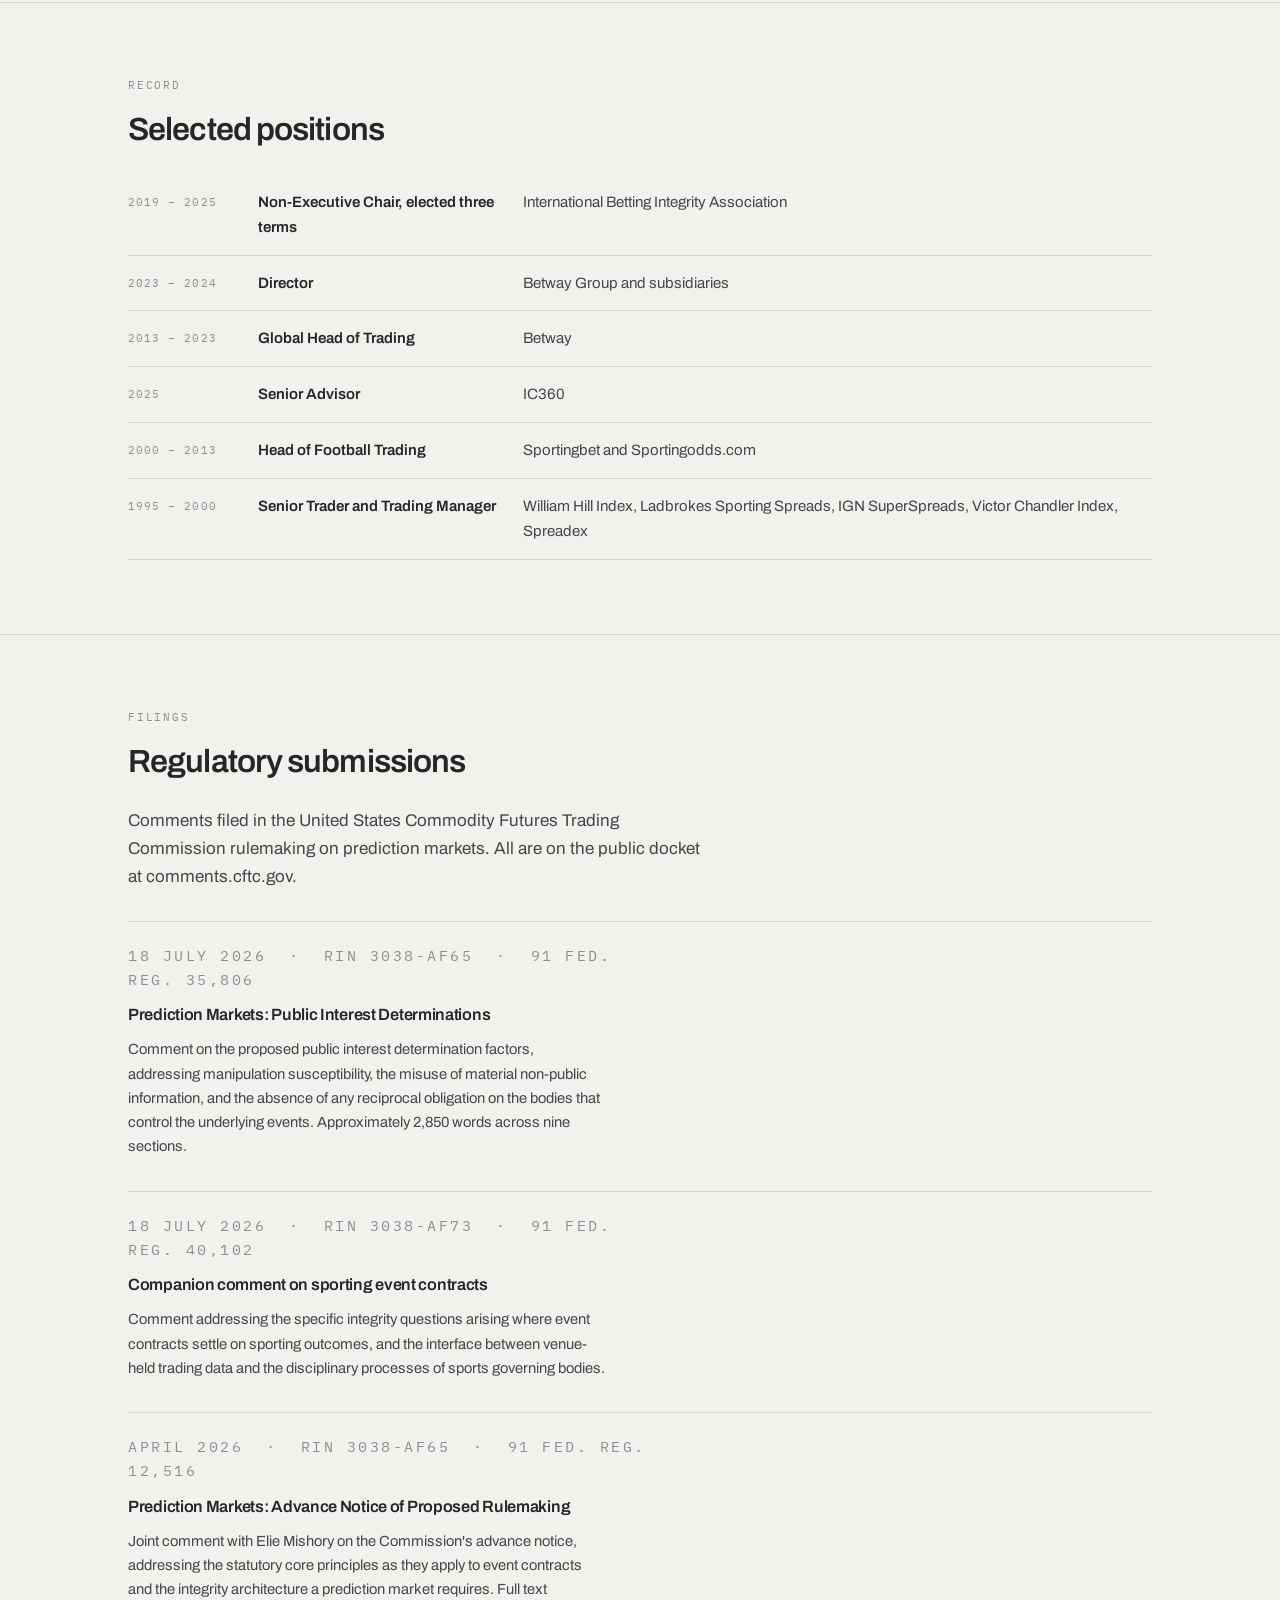
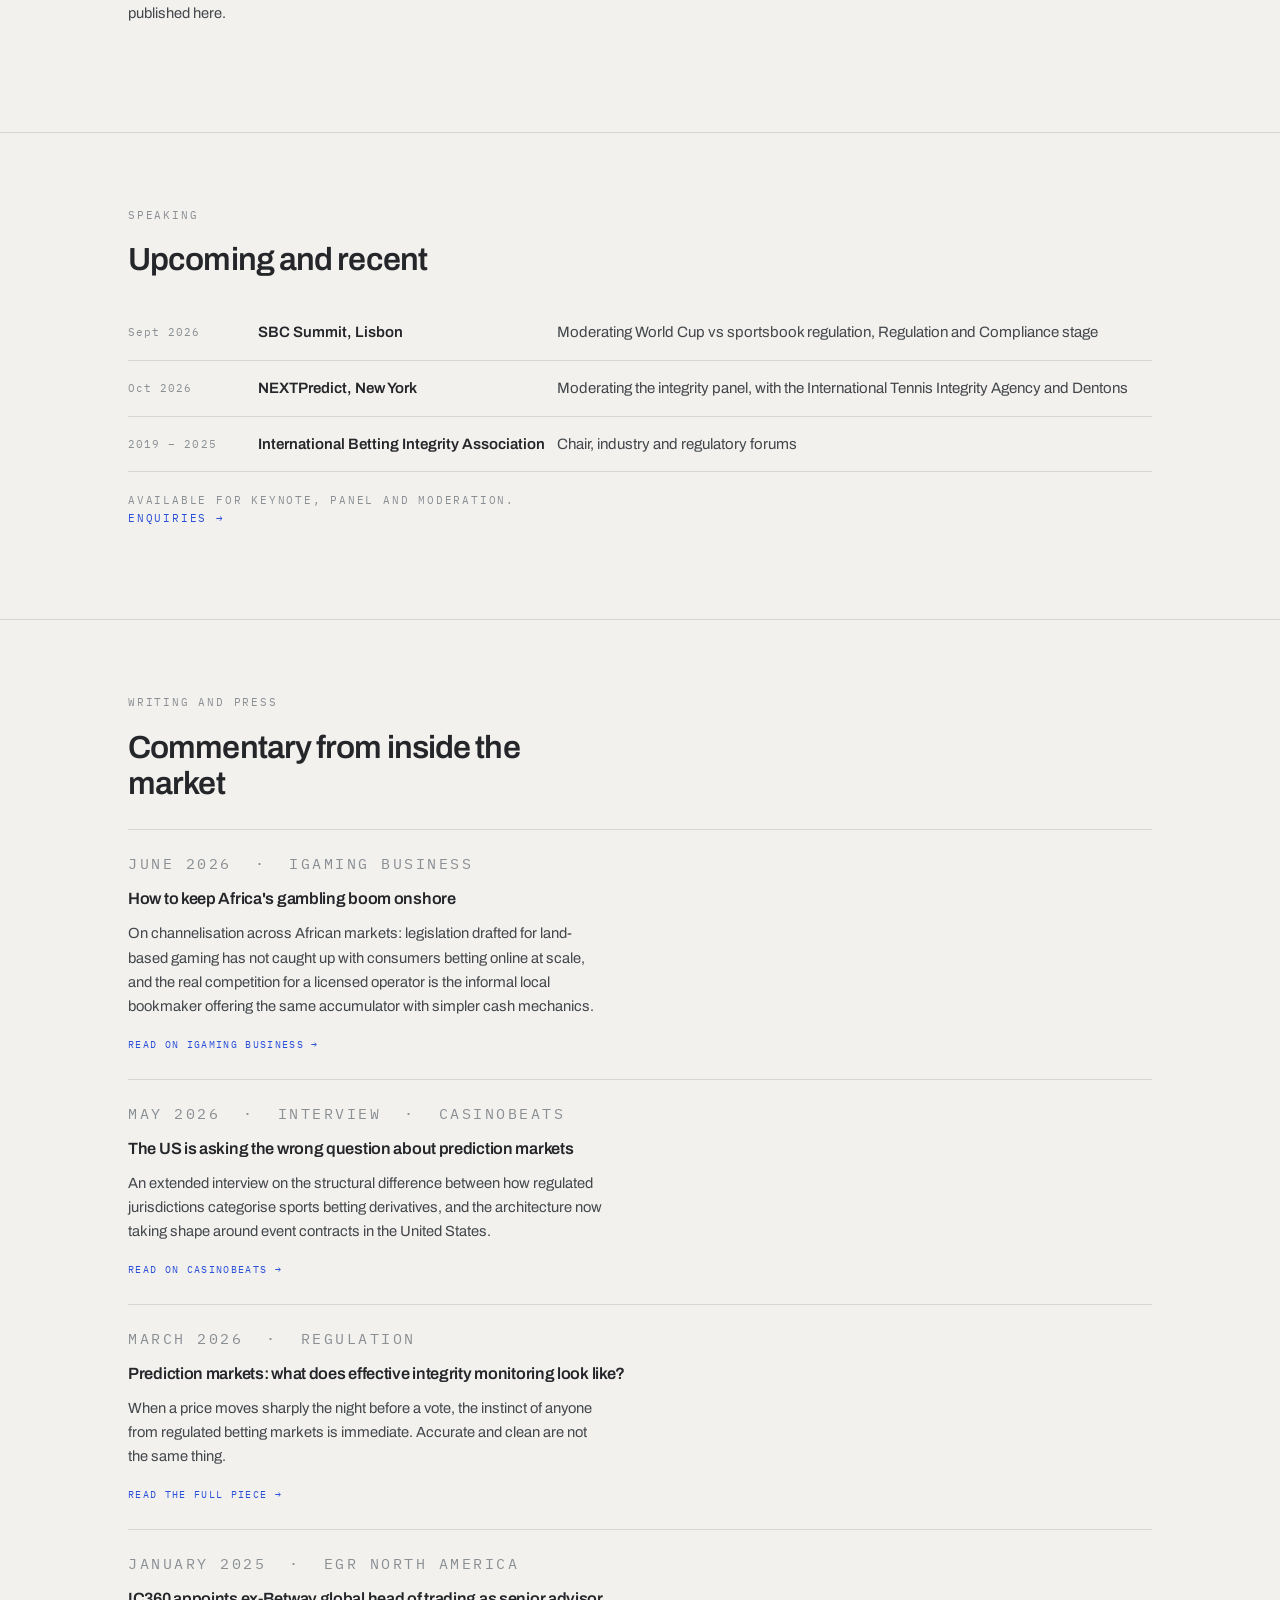
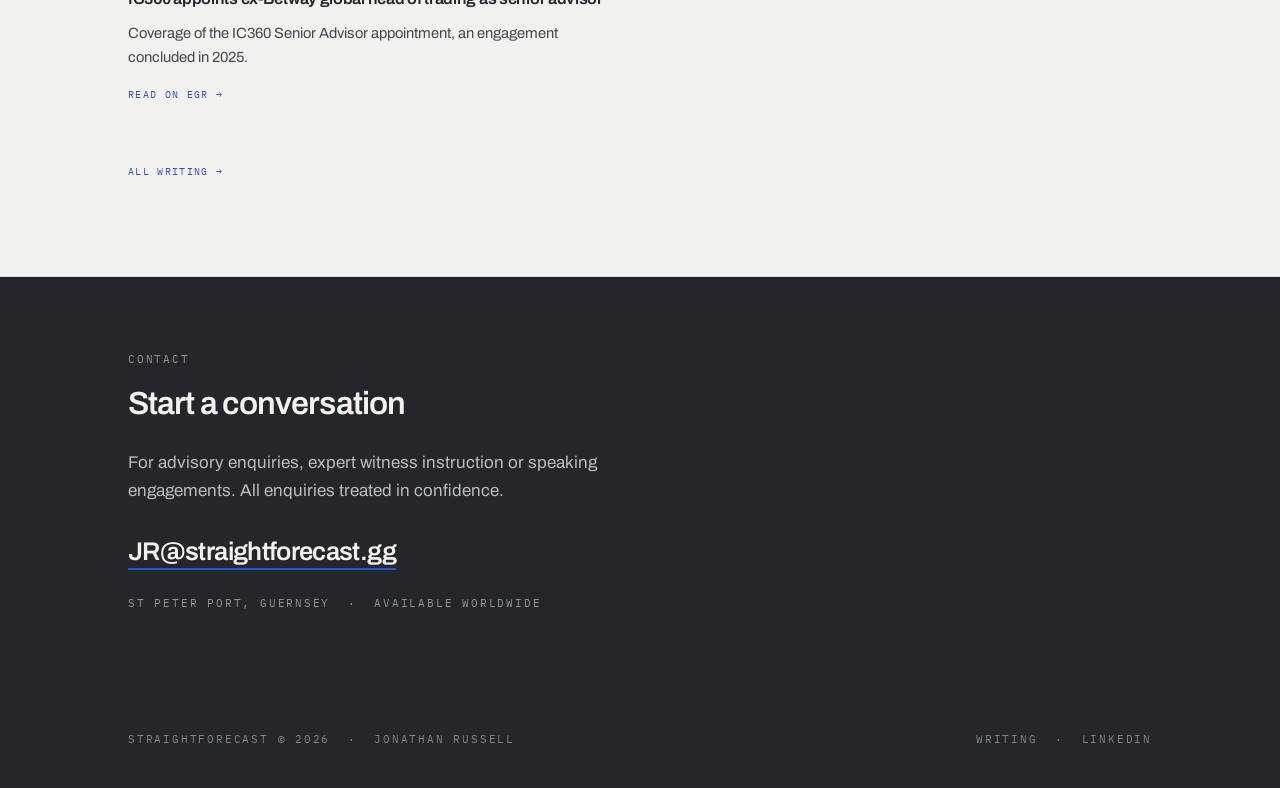
==== commit cb93db48: "Add files via upload" ====
--- a/index.html
+++ b/index.html
@@ -19,7 +19,7 @@
 <link rel="icon" href="/icon-512.png" type="image/png">
 <link rel="apple-touch-icon" href="/icon-180.png">
 <link href="https://fonts.googleapis.com/css2?family=Archivo:wght@400;500;600;700&family=IBM+Plex+Mono:wght@400;500&display=swap" rel="stylesheet">
-<link rel="stylesheet" href="/site.css?v=3">
+<link rel="stylesheet" href="/site.css?v=5">
 <script type="application/ld+json">
 {"@context":"https://schema.org","@type":"ProfessionalService",
 "name":"StraightForecast","url":"https://straightforecast.gg/",
@@ -55,7 +55,6 @@
     <nav>
       <a href="#practice">Practice</a>
       <a href="#work">Work</a>
-      <a href="#problems">Problems</a>
       <a href="#services">Services</a>
       <a href="#record">Record</a>
       <a href="#filings">Filings</a>
@@ -93,16 +92,15 @@
 
 <section id="practice">
   <div class="wrap">
-    <p class="mono">Practice</p>
-    <h2>Thirty years at the operational centre of regulated sports futures markets and regulated betting</h2>
-    <div class="grid g2">
-      <div>
-        <p>StraightForecast is an independent practice founded by Jonathan Russell. The career began in Securities and Futures Authority regulated spread betting at William Hill Index and Ladbrokes Sporting Spreads, trading sporting outcomes as contracts for differences. That is the closest British antecedent of the event contract markets now taking shape in the United States, and it is why the questions being asked there are familiar rather than novel.</p>
-        <p>From there to South Africa to establish the trading department of the first corporate sports betting operation on the continent, then Victor Chandler Index in Gibraltar and Spreadex. At Sportingbet, part of the team that built the first automated in-play and derivative markets in the regulated sector.</p>
-      </div>
-      <div>
-        <p>At Betway, Global Head of Trading for a decade, building the function across more than fifty sports and forty licensed territories, followed by board appointments across the group's regulated entities in Europe, Latin America, Canada and Africa.</p>
-        <p>Three consecutive terms as elected Non-Executive Chair of the International Betting Integrity Association, leading its transition from European to global scope and working with the International Olympic Committee, UEFA and the International Tennis Integrity Agency on coordination protocols. Latterly a Senior Advisor at IC360.</p>
+    <div class="split">
+      <div class="split-head">
+        <p class="mono">Practice</p>
+        <h2>Thirty years at the operational centre of regulated betting and sports futures markets</h2>
+      </div>
+      <div class="split-body">
+        <p>StraightForecast is an independent practice founded by Jonathan Russell. Its starting point was Securities and Futures Authority regulated spread betting at William Hill Index and Ladbrokes Sporting Spreads, trading sporting outcomes as contracts for differences. That remains the closest British antecedent of the event contract markets now taking shape in the United States, and it is why many of the questions being asked there are familiar rather than novel.</p>
+        <p>The career that followed included building the trading department of the first corporate sports betting operation in Africa, automated in-play and derivative markets at Sportingbet, and a decade as Global Head of Trading at Betway across more than fifty sports and forty licensed territories, followed by board appointments across the group's regulated entities.</p>
+        <p>It also included three elected terms as Non-Executive Chair of the International Betting Integrity Association, working with the International Olympic Committee, UEFA and the International Tennis Integrity Agency on coordination protocols, and latterly senior advisory work at IC360.</p>
       </div>
     </div>
   </div>
@@ -215,28 +213,12 @@
   </div>
 </section>
 
-<section id="problems">
-  <div class="wrap">
-    <p class="mono">Problems</p>
-    <h2>Typical instructions</h2>
-    <div class="probs">
-      <div><p class="ptag">Alert escalation</p><p>An alert has surfaced and nobody is certain what it is evidence of, or who it should go to.</p></div>
-      <div><p class="ptag">Pre-listing review</p><p>A contract is due to be listed and somebody has to sign that it is not readily susceptible to manipulation.</p></div>
-      <div><p class="ptag">Settlement source</p><p>Settlement resolves against a source nobody has examined, on an outcome nobody controls.</p></div>
-      <div><p class="ptag">Regulatory response</p><p>A consultation has opened and the submission has to survive being read closely.</p></div>
-      <div><p class="ptag">Trading performance</p><p>A trading function is losing money in a way the reporting does not explain.</p></div>
-      <div><p class="ptag">Market entry</p><p>A market looks attractive and the licensing, channelisation and integrity risk have not been priced.</p></div>
-      <div><p class="ptag">Evidence</p><p>A position has to hold up under cross-examination by people paid to dismantle it.</p></div>
-    </div>
-  </div>
-</section>
-
 <section id="services">
   <div class="wrap">
     <p class="mono">Services</p>
     <h2>Engagements</h2>
-    <p style="max-width:58ch;margin-bottom:16px">Defined pieces of work for operators, exchanges, regulators, governing bodies, investors and legal teams. Most begin with a scoping conversation and a fixed-scope proposal.</p>
-    <p class="formats">Diagnostic review &nbsp;&middot;&nbsp; Board briefing &nbsp;&middot;&nbsp; Expert report &nbsp;&middot;&nbsp; Regulatory submission support &nbsp;&middot;&nbsp; Due diligence workstream &nbsp;&middot;&nbsp; Retained advisory</p>
+    <p class="framing">Typically where a market, control framework or regulatory position has to withstand scrutiny. Recent work has included alert escalation, manipulation susceptibility, settlement assurance, trading oversight and regulatory comment.</p>
+    <p style="max-width:60ch;margin-bottom:34px">Defined pieces of work for operators, exchanges, regulators, governing bodies, investors and legal teams. Engagements include diagnostic reviews, board briefings, expert reports, regulatory submissions, due diligence work and retained advisory. Most begin with a scoping conversation and a fixed-scope proposal.</p>
 
     <div class="services">
 
@@ -339,7 +321,6 @@
       <tr><td>Sept 2026</td><td>SBC Summit, Lisbon</td><td>Moderating World Cup vs sportsbook regulation, Regulation and Compliance stage</td></tr>
       <tr><td>Oct 2026</td><td>NEXTPredict, New York</td><td>Moderating the integrity panel, with the International Tennis Integrity Agency and Dentons</td></tr>
       <tr><td>2019 &ndash; 2025</td><td>International Betting Integrity Association</td><td>Chair, industry and regulatory forums</td></tr>
-      <tr><td>2023</td><td>International Sports Convention</td><td>Sportsbook trading and integrity</td></tr>
     </table>
     <p class="mono" style="margin-top:20px">Available for keynote, panel and moderation. <a href="#contact" style="color:var(--signal);text-decoration:none">Enquiries &rarr;</a></p>
   </div>
--- a/site.css
+++ b/site.css
@@ -108,24 +108,22 @@
   .prow ul{grid-template-columns:1fr}
 }
 
-/* problems */
-.probs{display:grid;grid-template-columns:1fr 1fr;gap:0 46px;
-  border-top:1px solid var(--hair)}
-.probs>div{padding:20px 0;border-bottom:1px solid var(--hair)}
-.ptag{font-family:"IBM Plex Mono",monospace;font-size:.6rem;letter-spacing:.15em;
-  text-transform:uppercase;color:var(--signal);margin:0 0 7px}
-.probs>div p:last-child{margin:0;font-size:.98rem;line-height:1.55;
-  max-width:42ch;color:var(--graphite)}
-.formats{font-family:"IBM Plex Mono",monospace;font-size:.63rem;letter-spacing:.11em;
-  text-transform:uppercase;color:var(--steel);line-height:2;max-width:62ch;
-  margin:0 0 32px}
-@media(max-width:820px){.probs{grid-template-columns:1fr;gap:0}}
-@media(max-width:760px){
-  .probs>div{padding:16px 0}
-  .probs>div p:last-child{font-size:.94rem;max-width:none}
-  .ptag{font-size:.55rem;letter-spacing:.12em}
-  .formats{font-size:.55rem;letter-spacing:.07em;line-height:1.9}
-}
+/* split section: heading left, prose right */
+.split{display:grid;grid-template-columns:minmax(0,0.85fr) minmax(0,1.15fr);gap:48px}
+.split-head h2{margin:12px 0 0;max-width:16ch}
+.split-head{position:sticky;top:96px;align-self:start}
+.split-body p{max-width:58ch}
+.split-body p:last-child{margin-bottom:0}
+@media(max-width:900px){
+  .split{grid-template-columns:1fr;gap:14px}
+  .split-head{position:static}
+  .split-head h2{max-width:none;margin-bottom:16px}
+}
+
+/* engagements */
+.framing{font-size:1.06rem;line-height:1.6;max-width:56ch;margin:0 0 20px;
+  color:var(--graphite);border-left:2px solid var(--signal);padding-left:18px}
+@media(max-width:760px){.framing{font-size:.99rem;padding-left:14px}}
 
 /* services */
 .services{display:grid;grid-template-columns:1fr 1fr;gap:0 46px;border-top:1px solid var(--hair)}
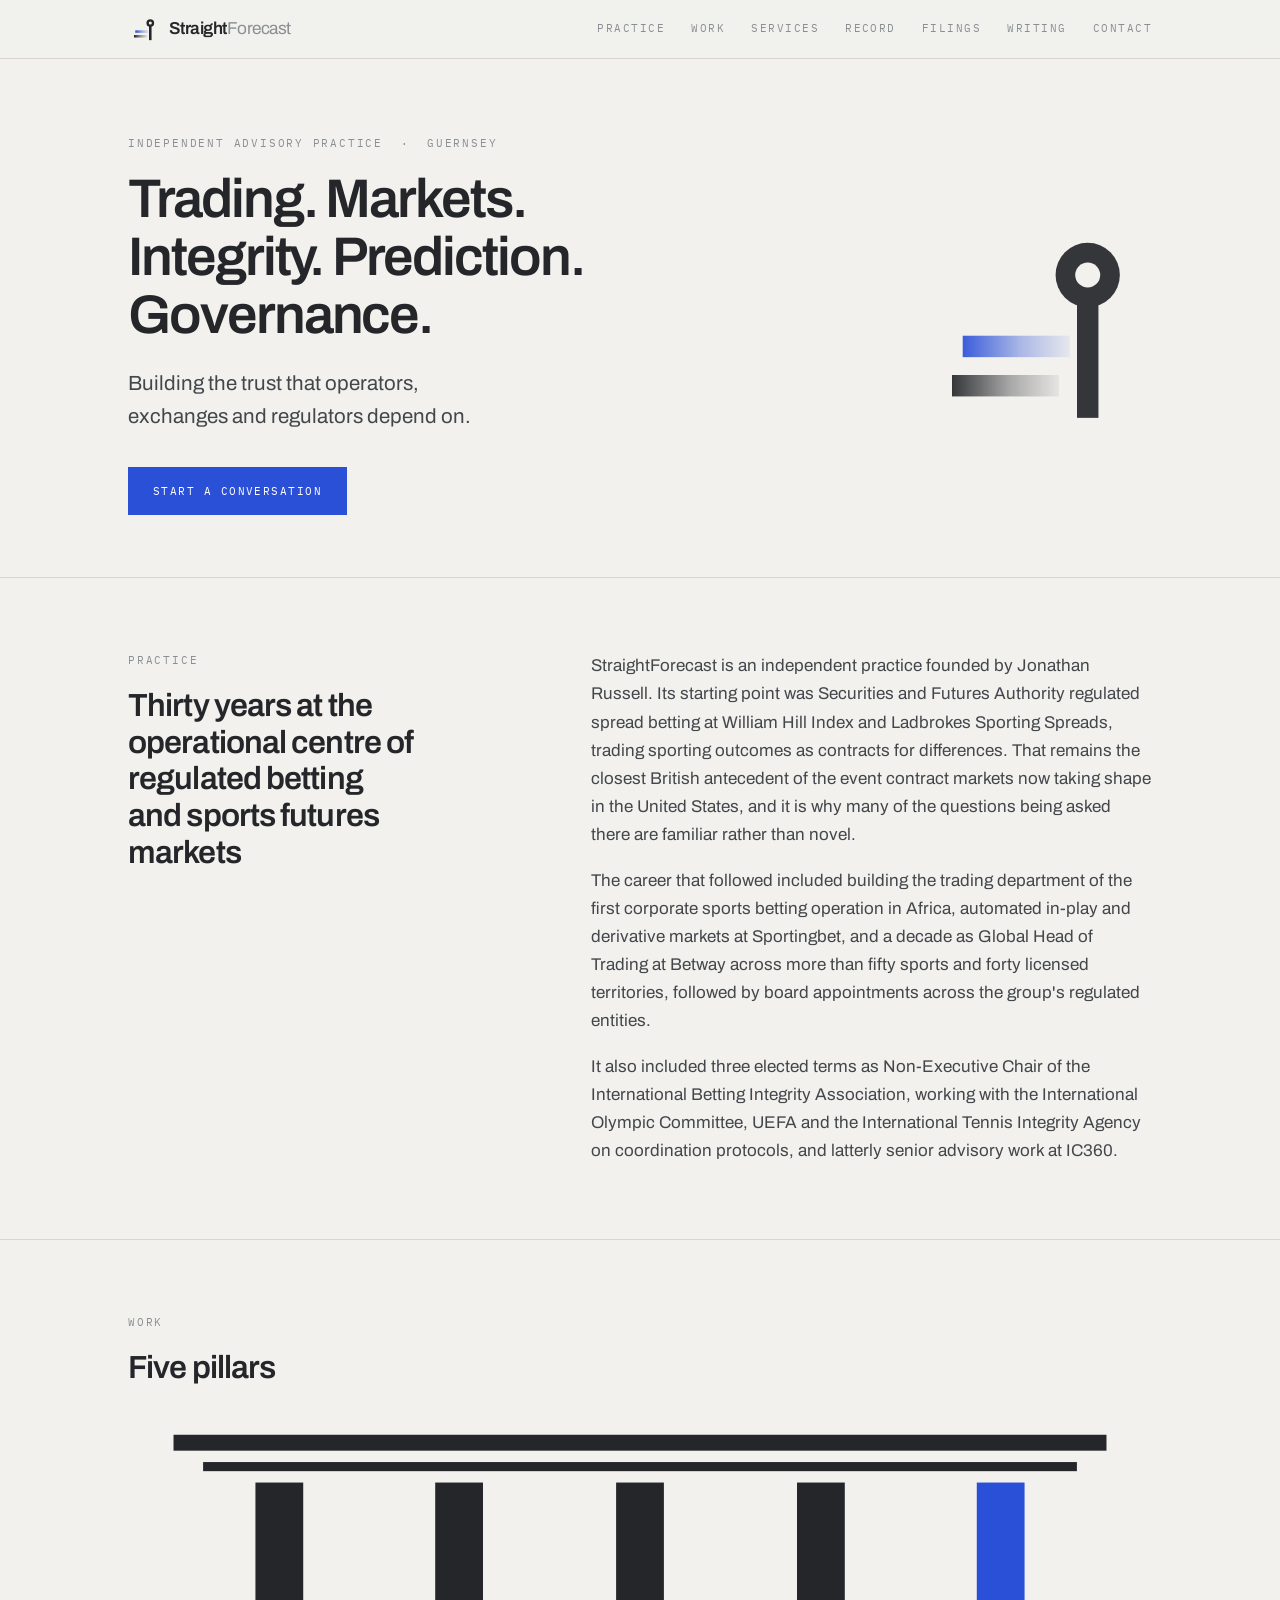
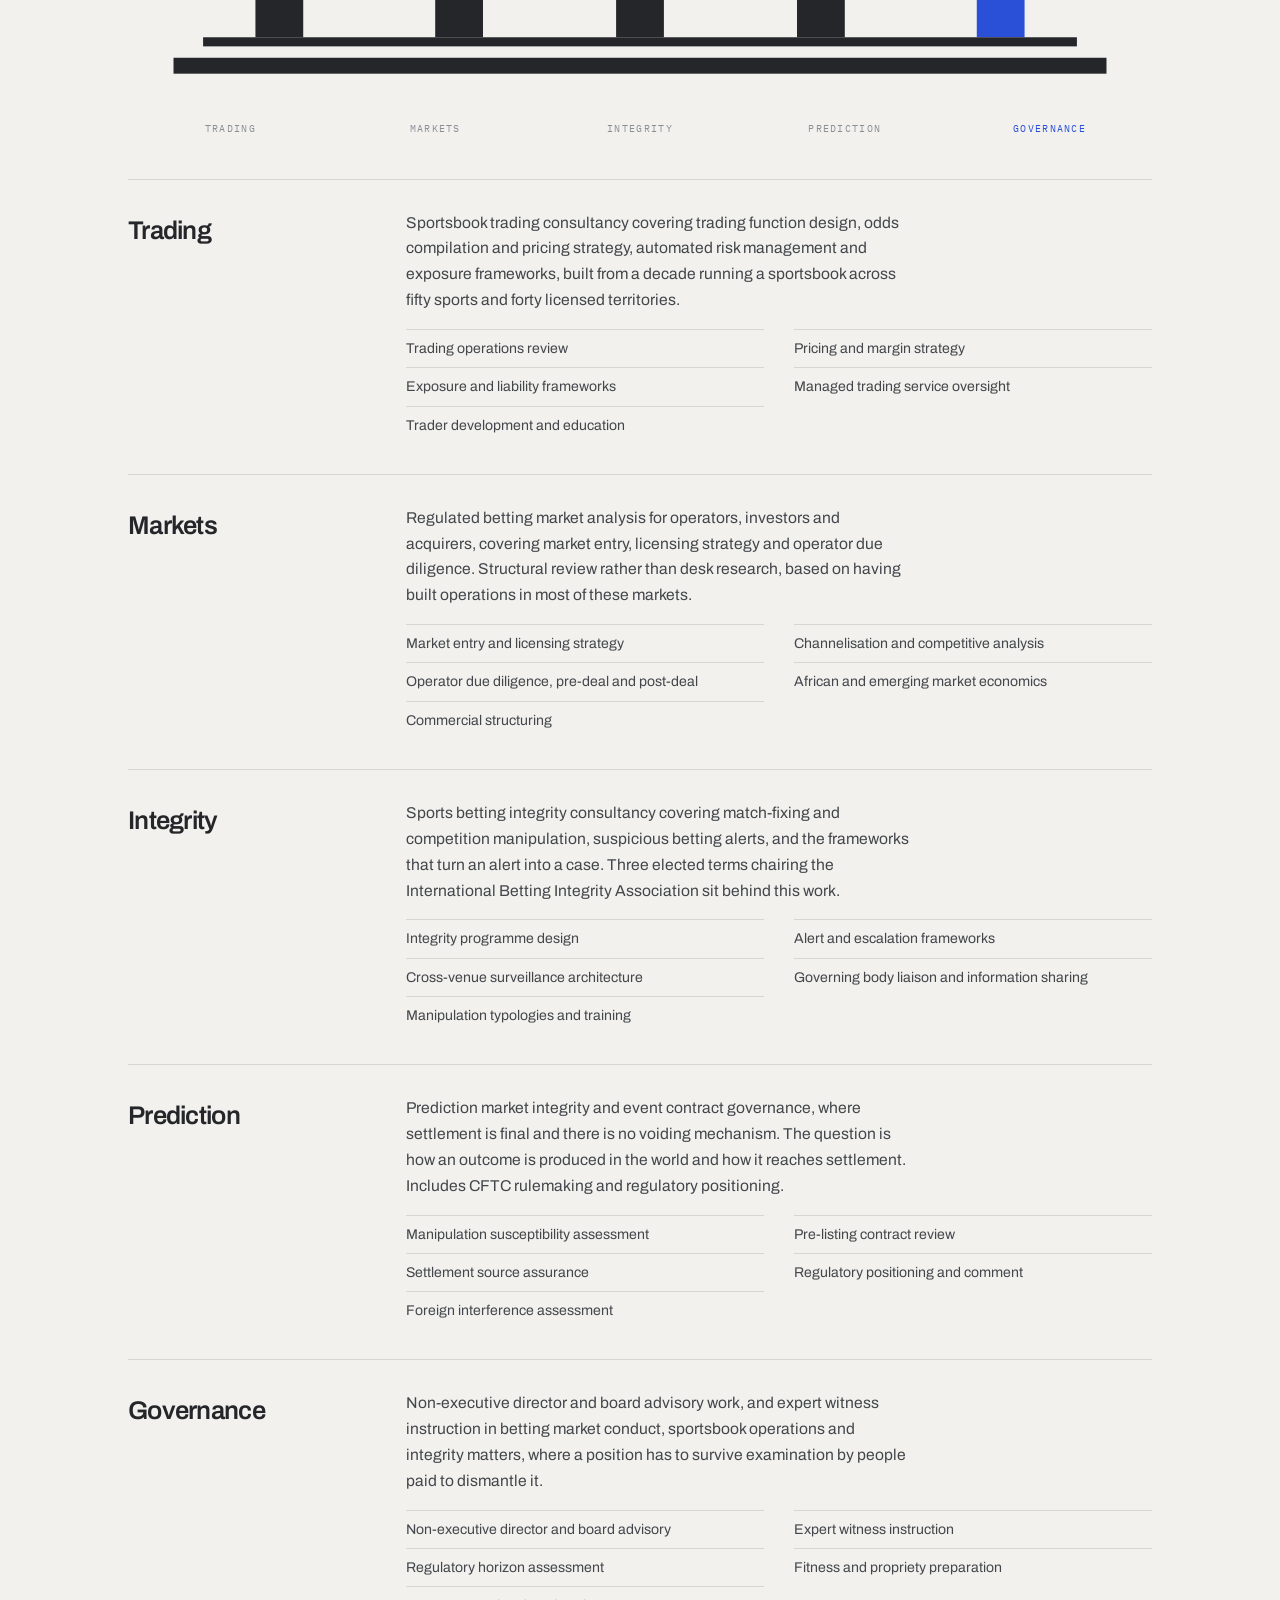
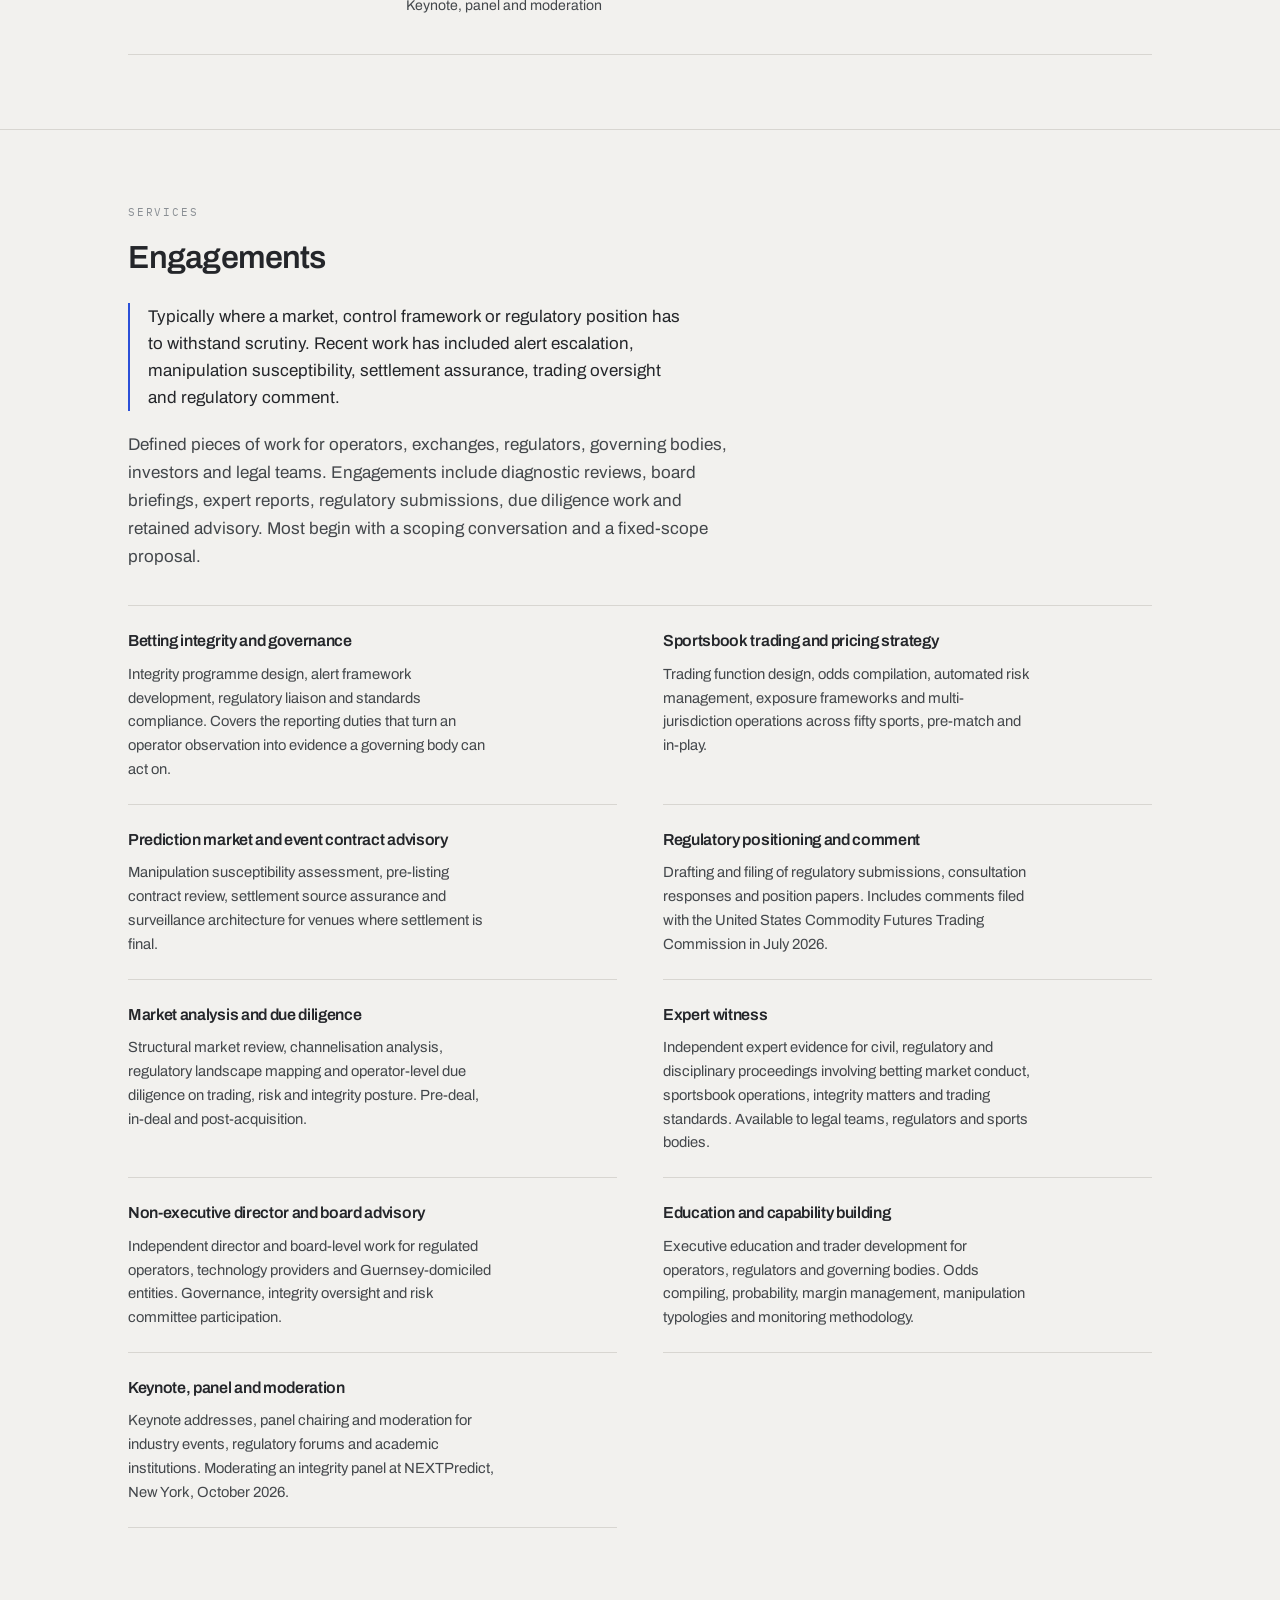
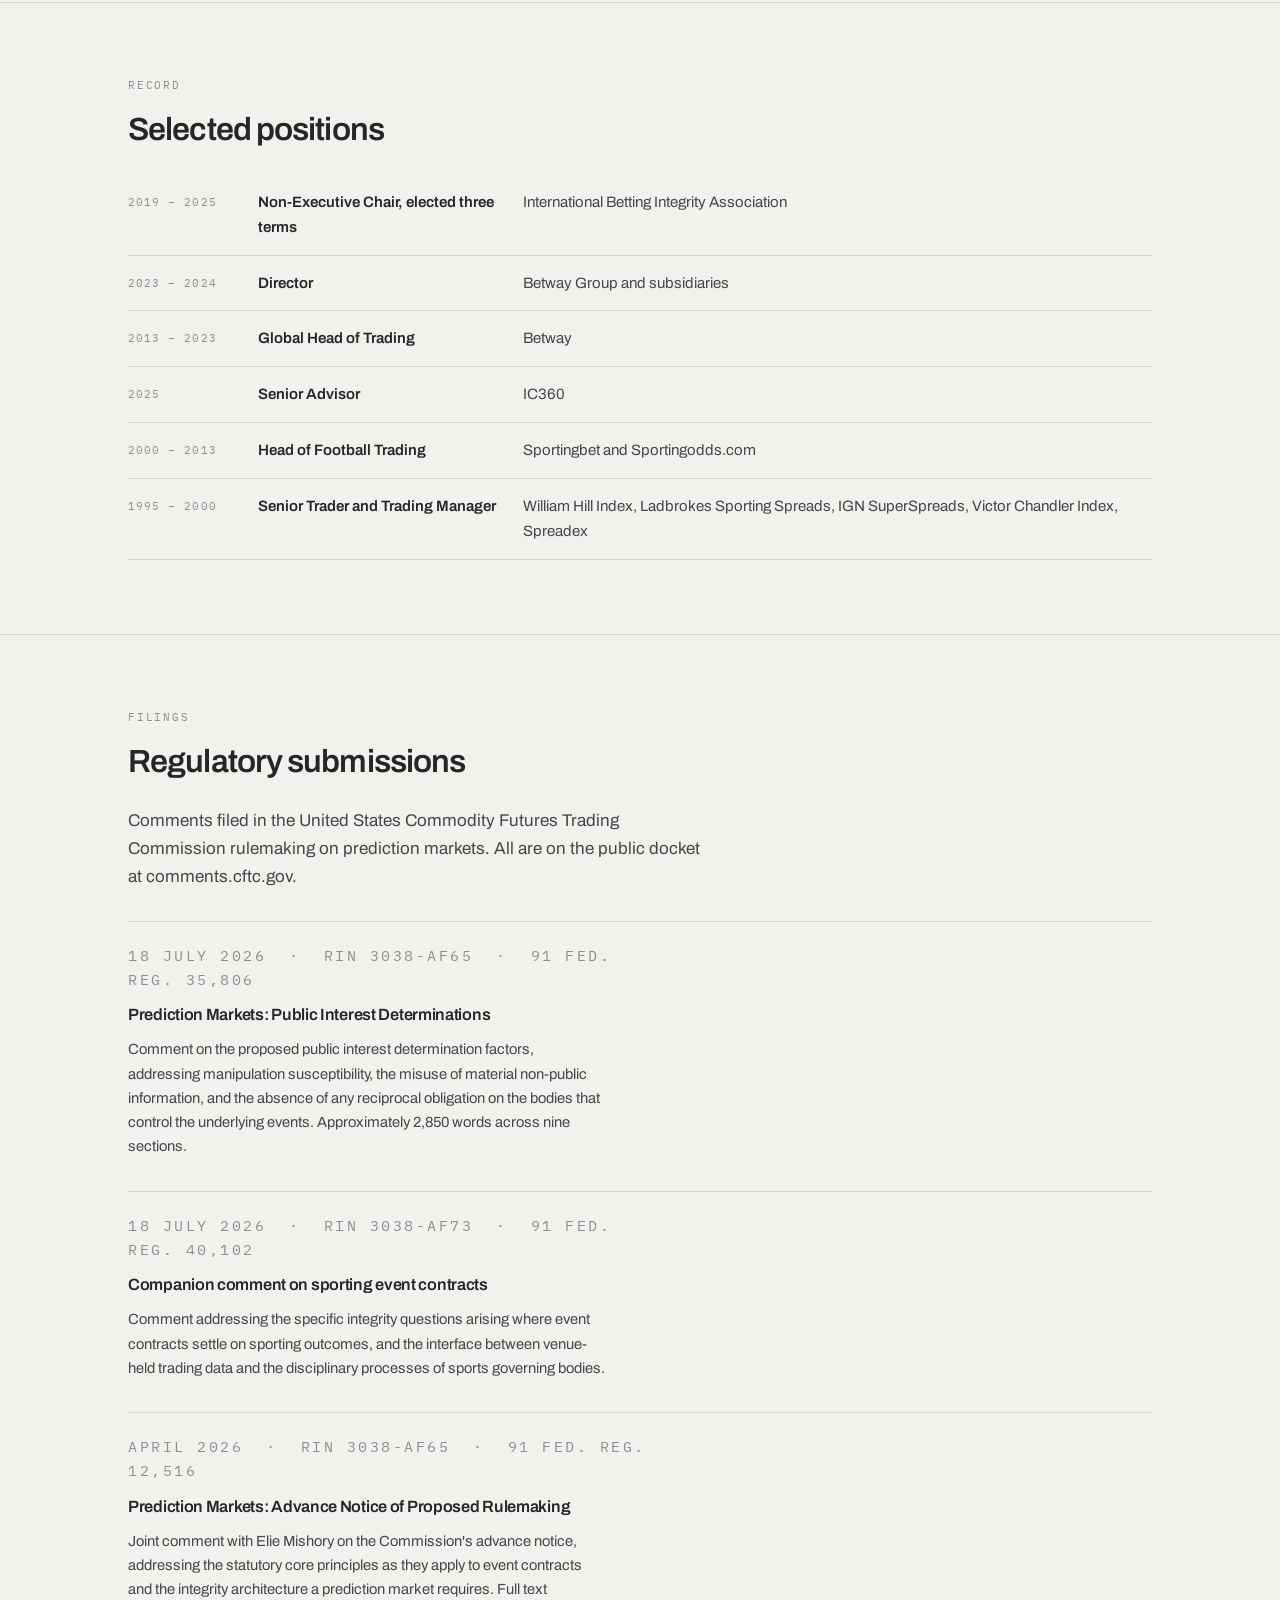
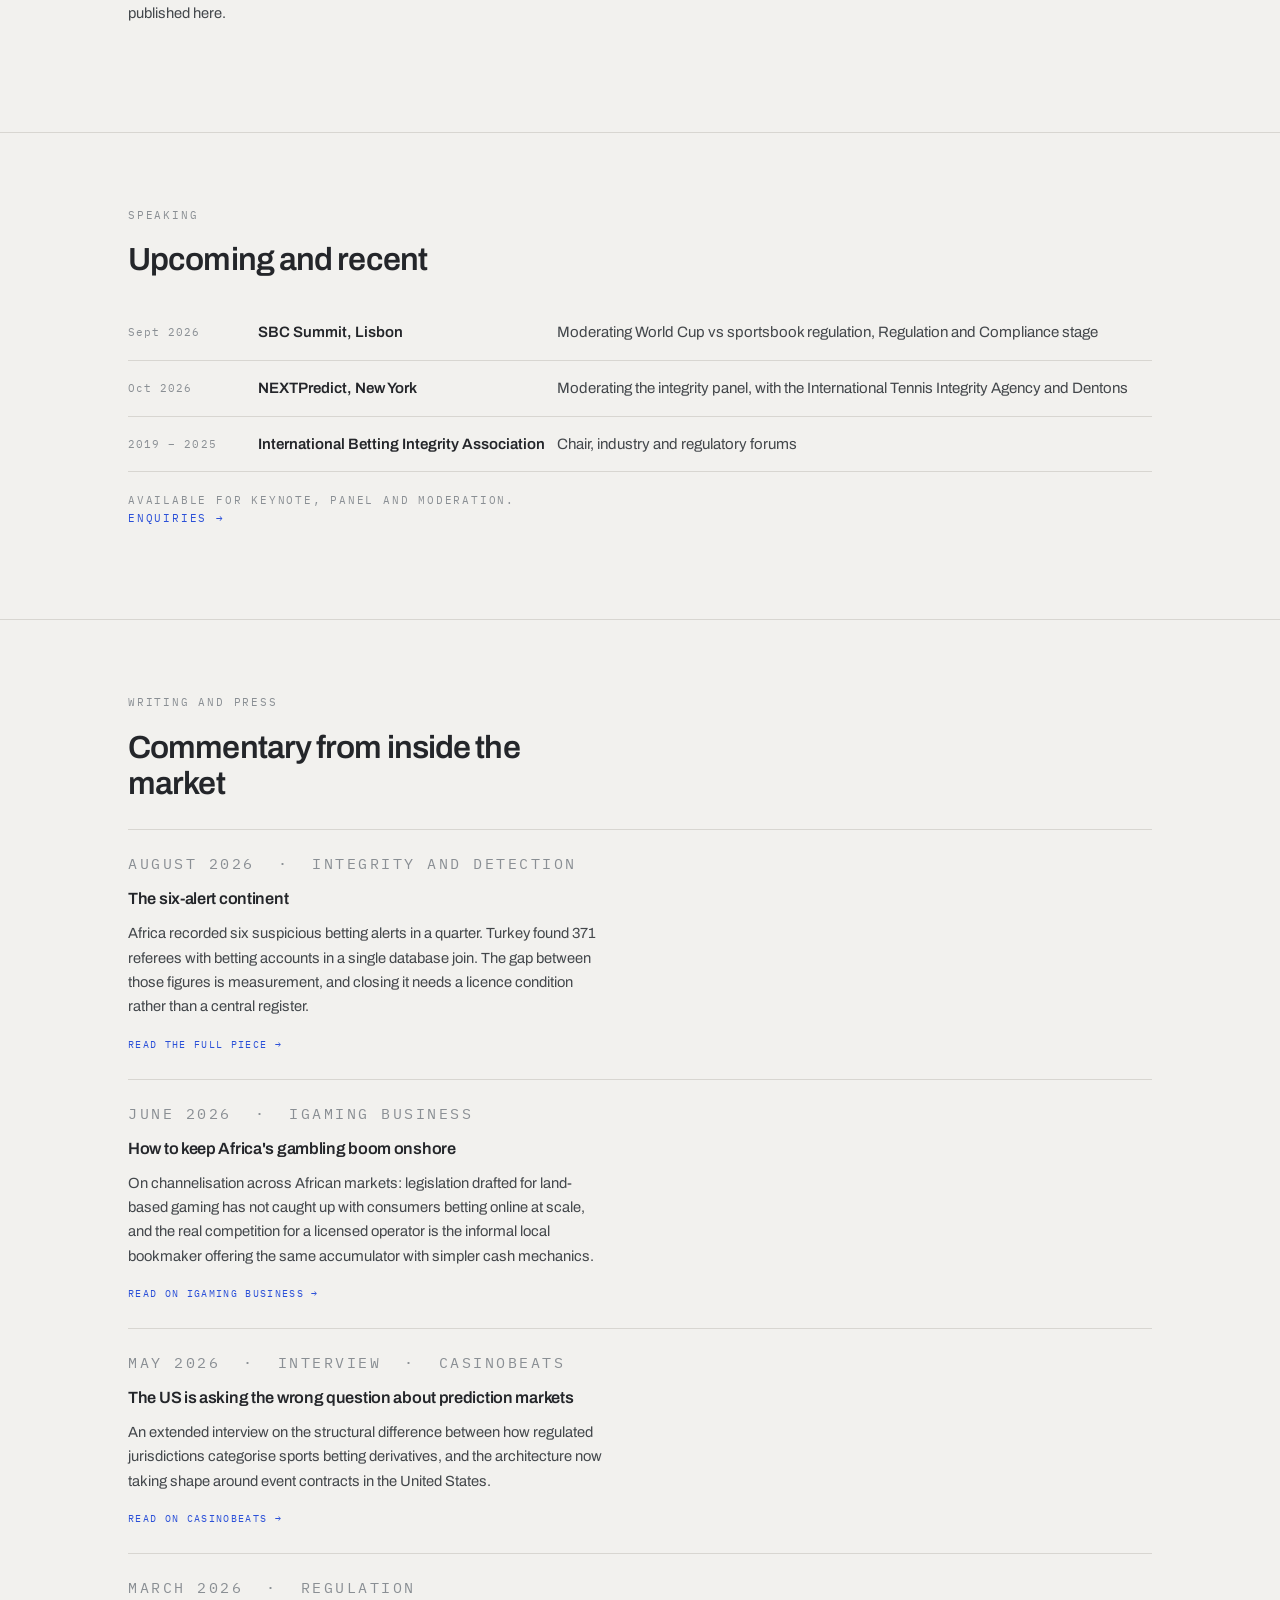
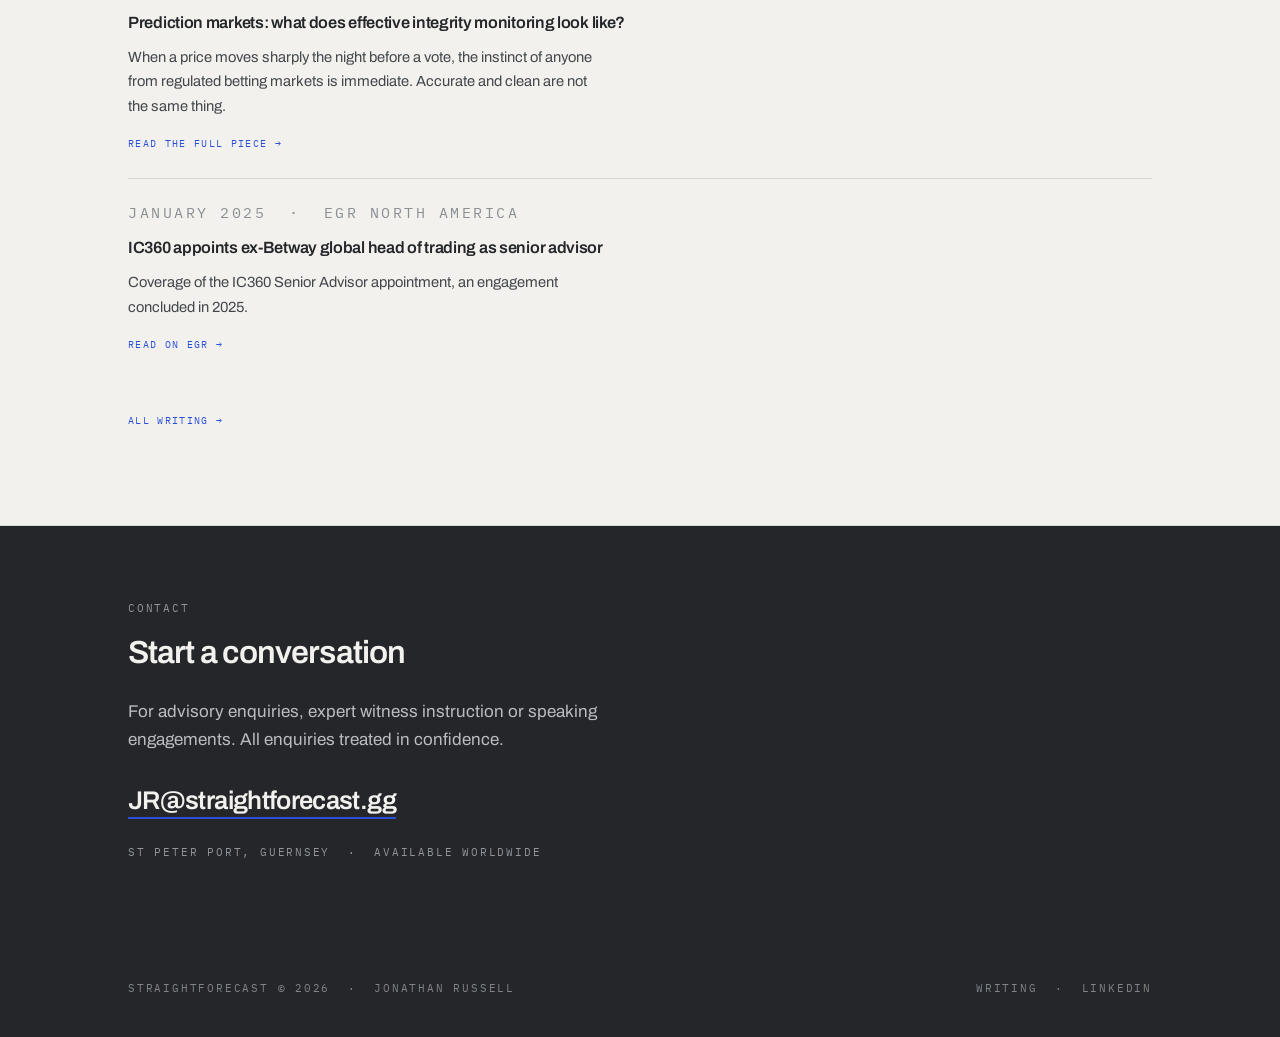
==== commit 3eb23b5c: "Add files via upload" ====
--- a/index.html
+++ b/index.html
@@ -332,6 +332,13 @@
     <h2>Commentary from inside the market</h2>
 
     <div class="piece">
+      <p class="mono">August 2026 &nbsp;&middot;&nbsp; Integrity and detection</p>
+      <a class="title" href="/blog-6.html">The six-alert continent</a>
+      <p>Africa recorded six suspicious betting alerts in a quarter. Turkey found 371 referees with betting accounts in a single database join. The gap between those figures is measurement, and closing it needs a licence condition rather than a central register.</p>
+      <a class="more" href="/blog-6.html">Read the full piece &rarr;</a>
+    </div>
+
+    <div class="piece">
       <p class="mono">June 2026 &nbsp;&middot;&nbsp; iGaming Business</p>
       <a class="title" href="https://igamingbusiness.com/legal-compliance/regulation/how-to-keep-africa-gambling-boom-onshore/">How to keep Africa's gambling boom onshore</a>
       <p>On channelisation across African markets: legislation drafted for land-based gaming has not caught up with consumers betting online at scale, and the real competition for a licensed operator is the informal local bookmaker offering the same accumulator with simpler cash mechanics.</p>
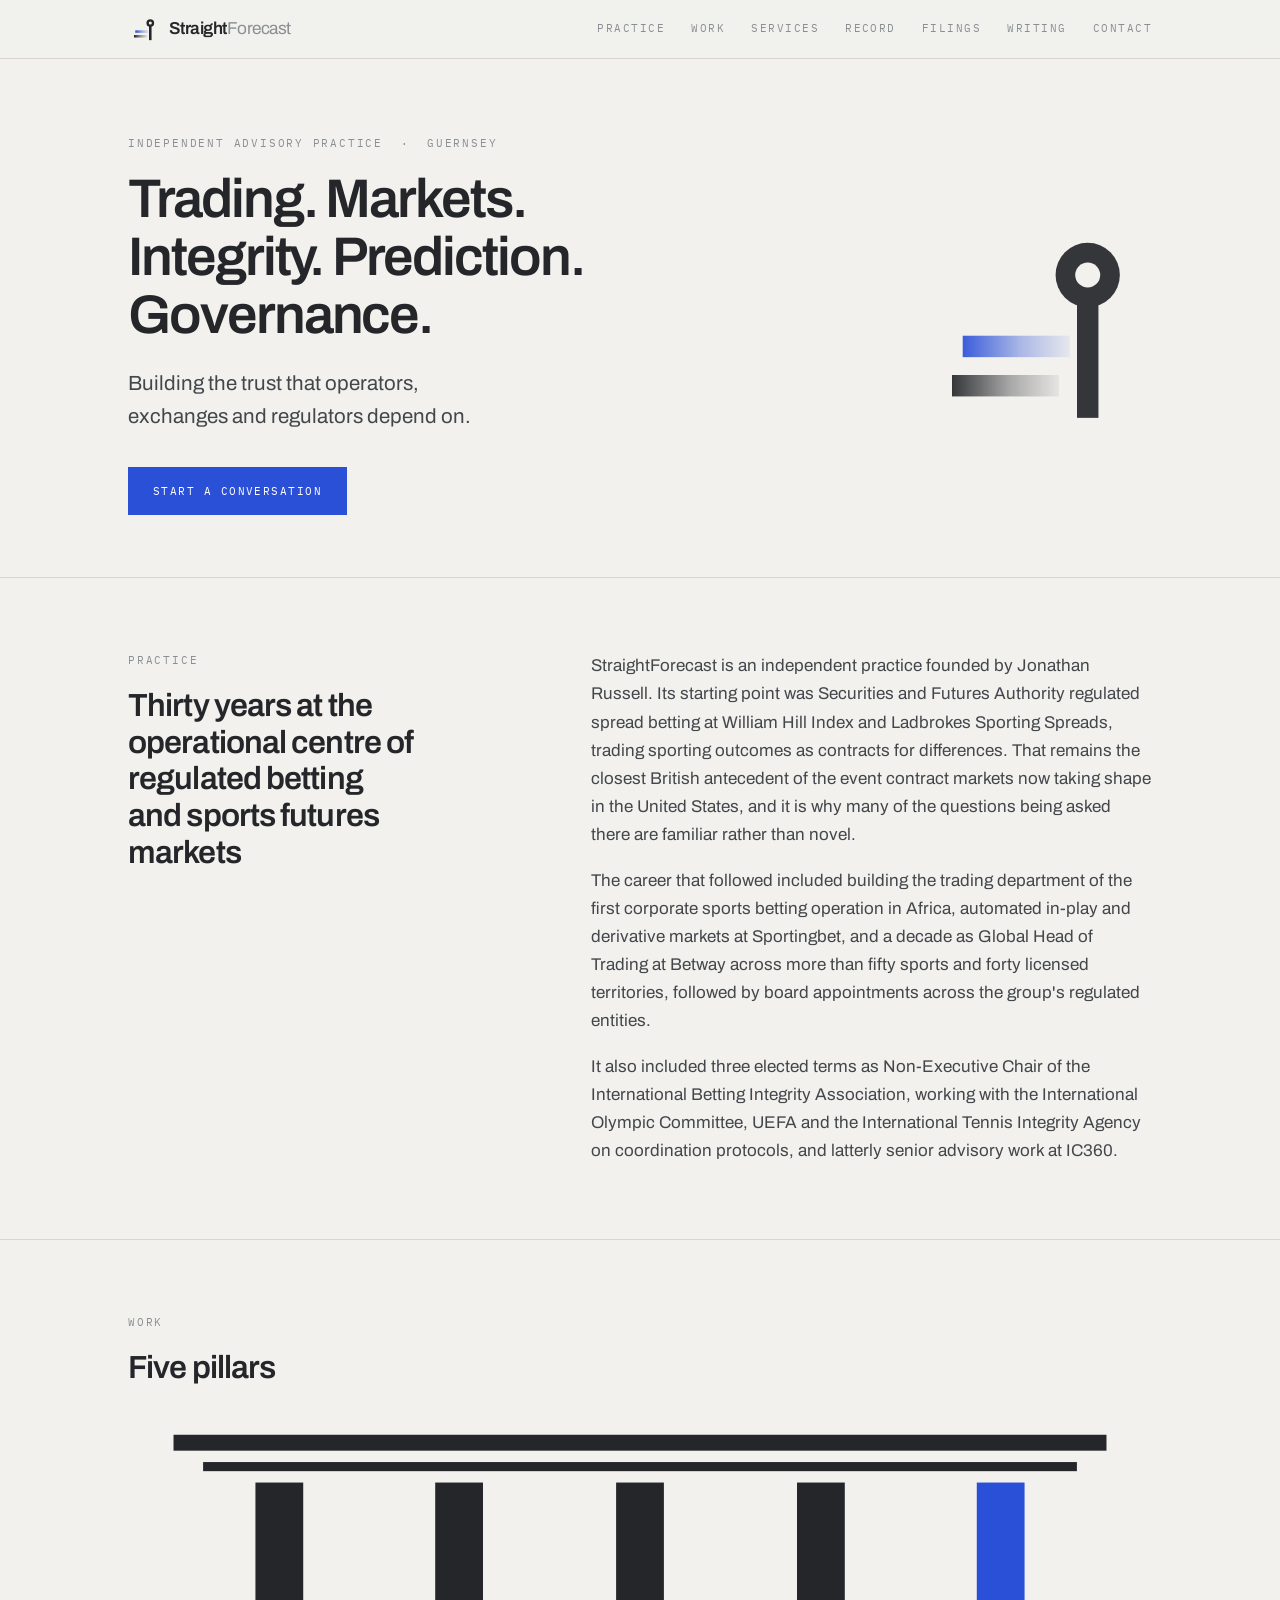
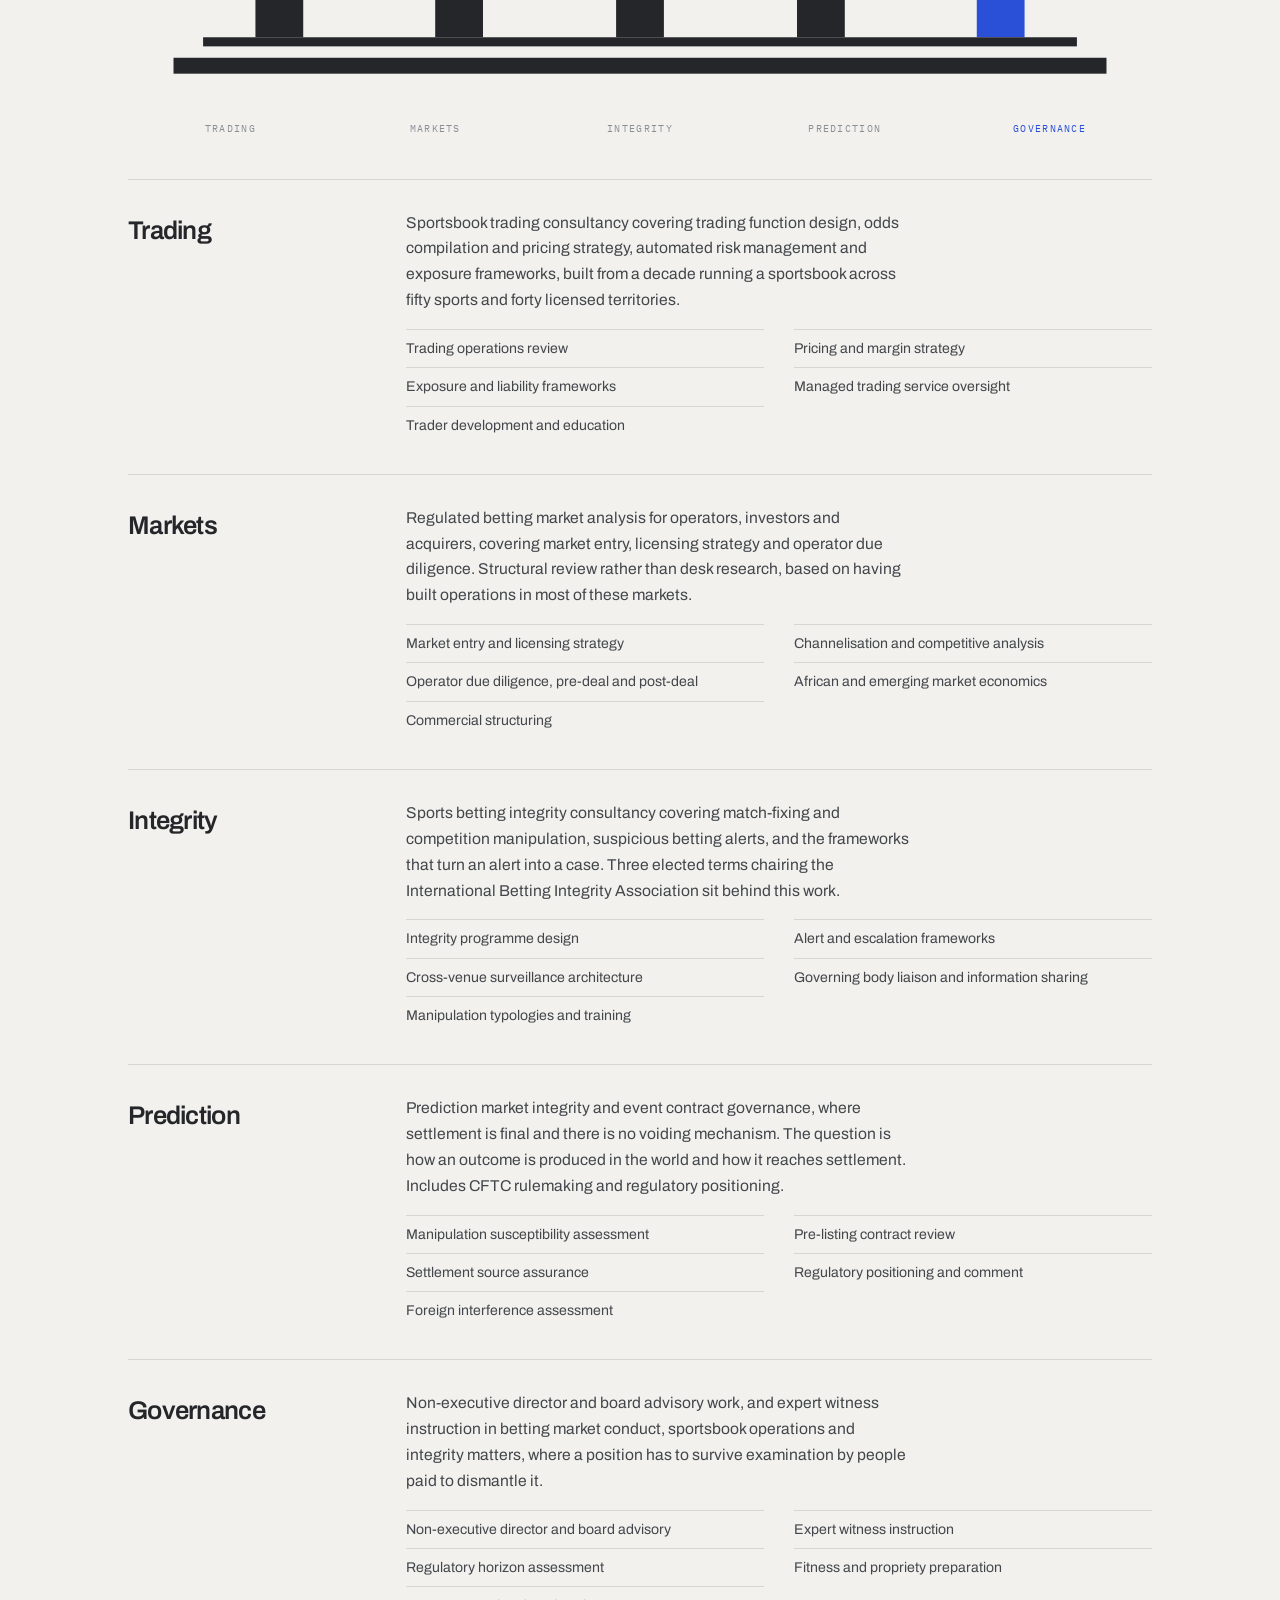
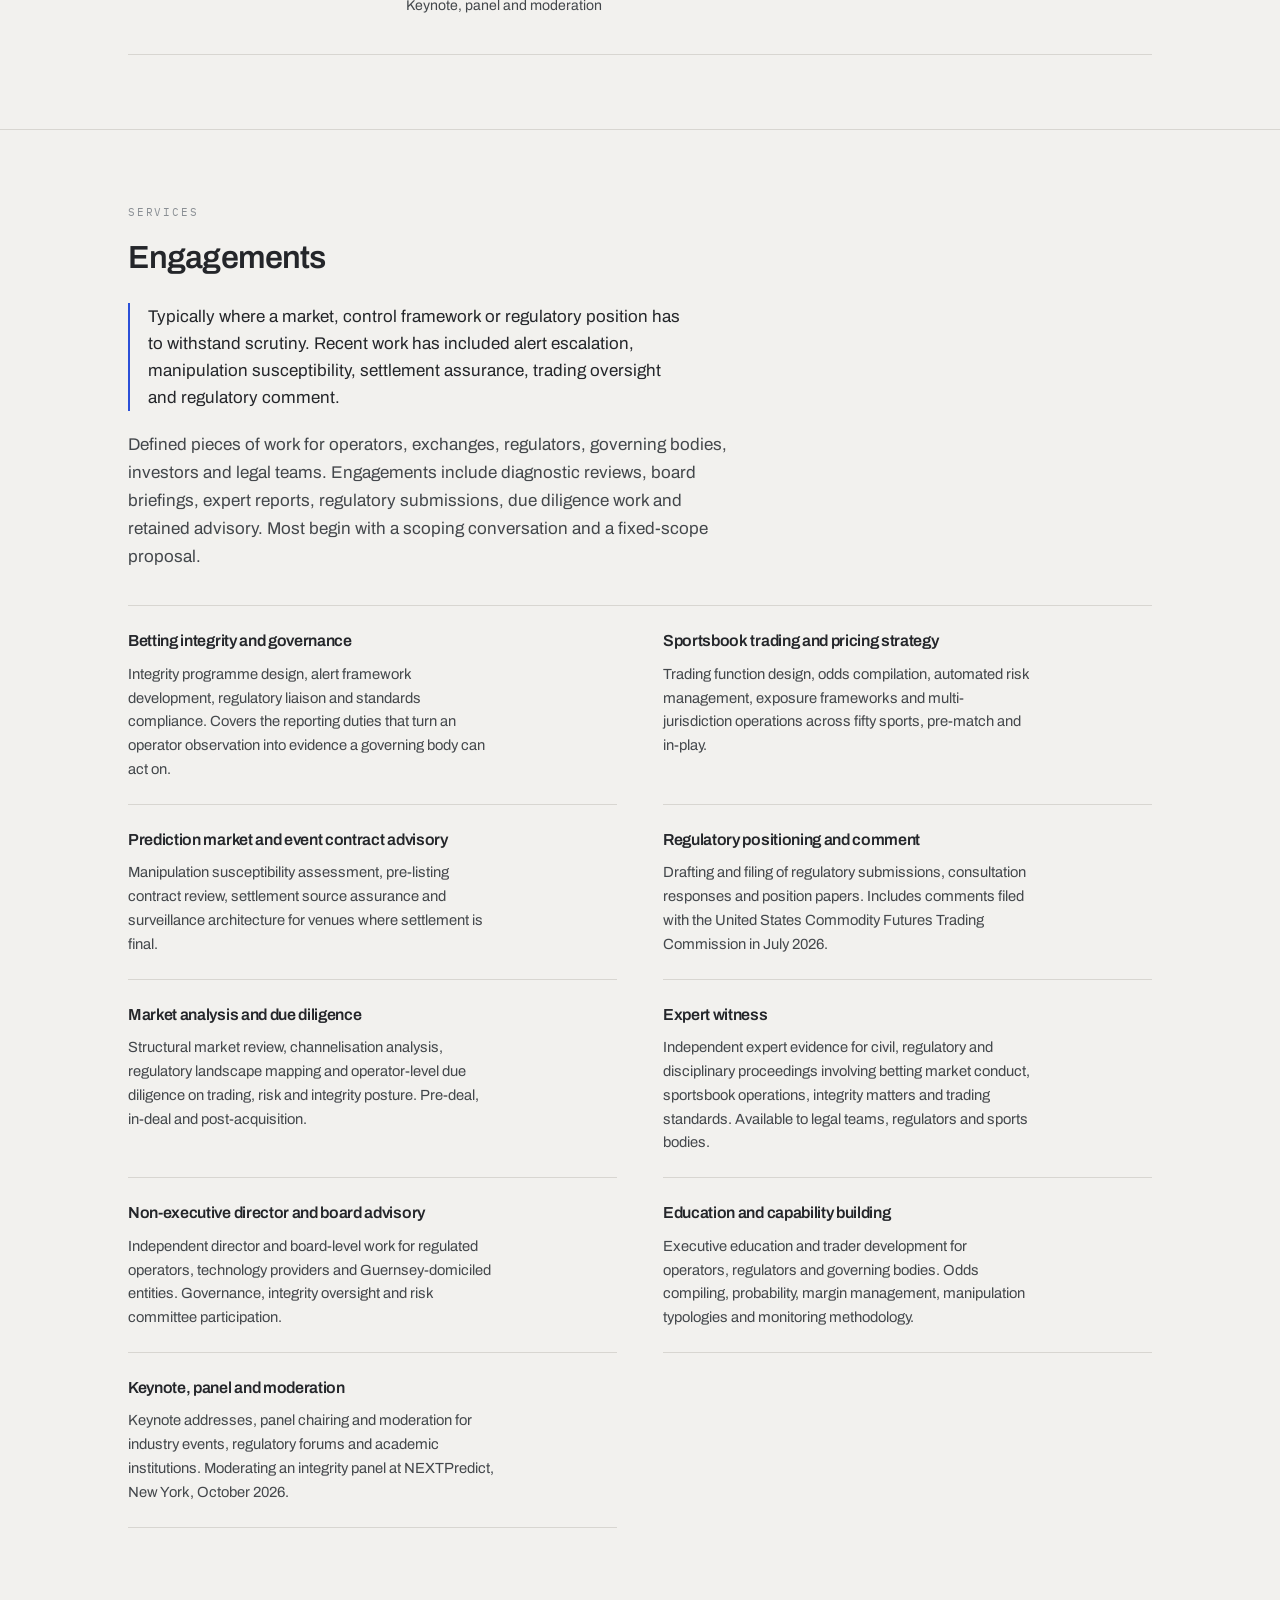
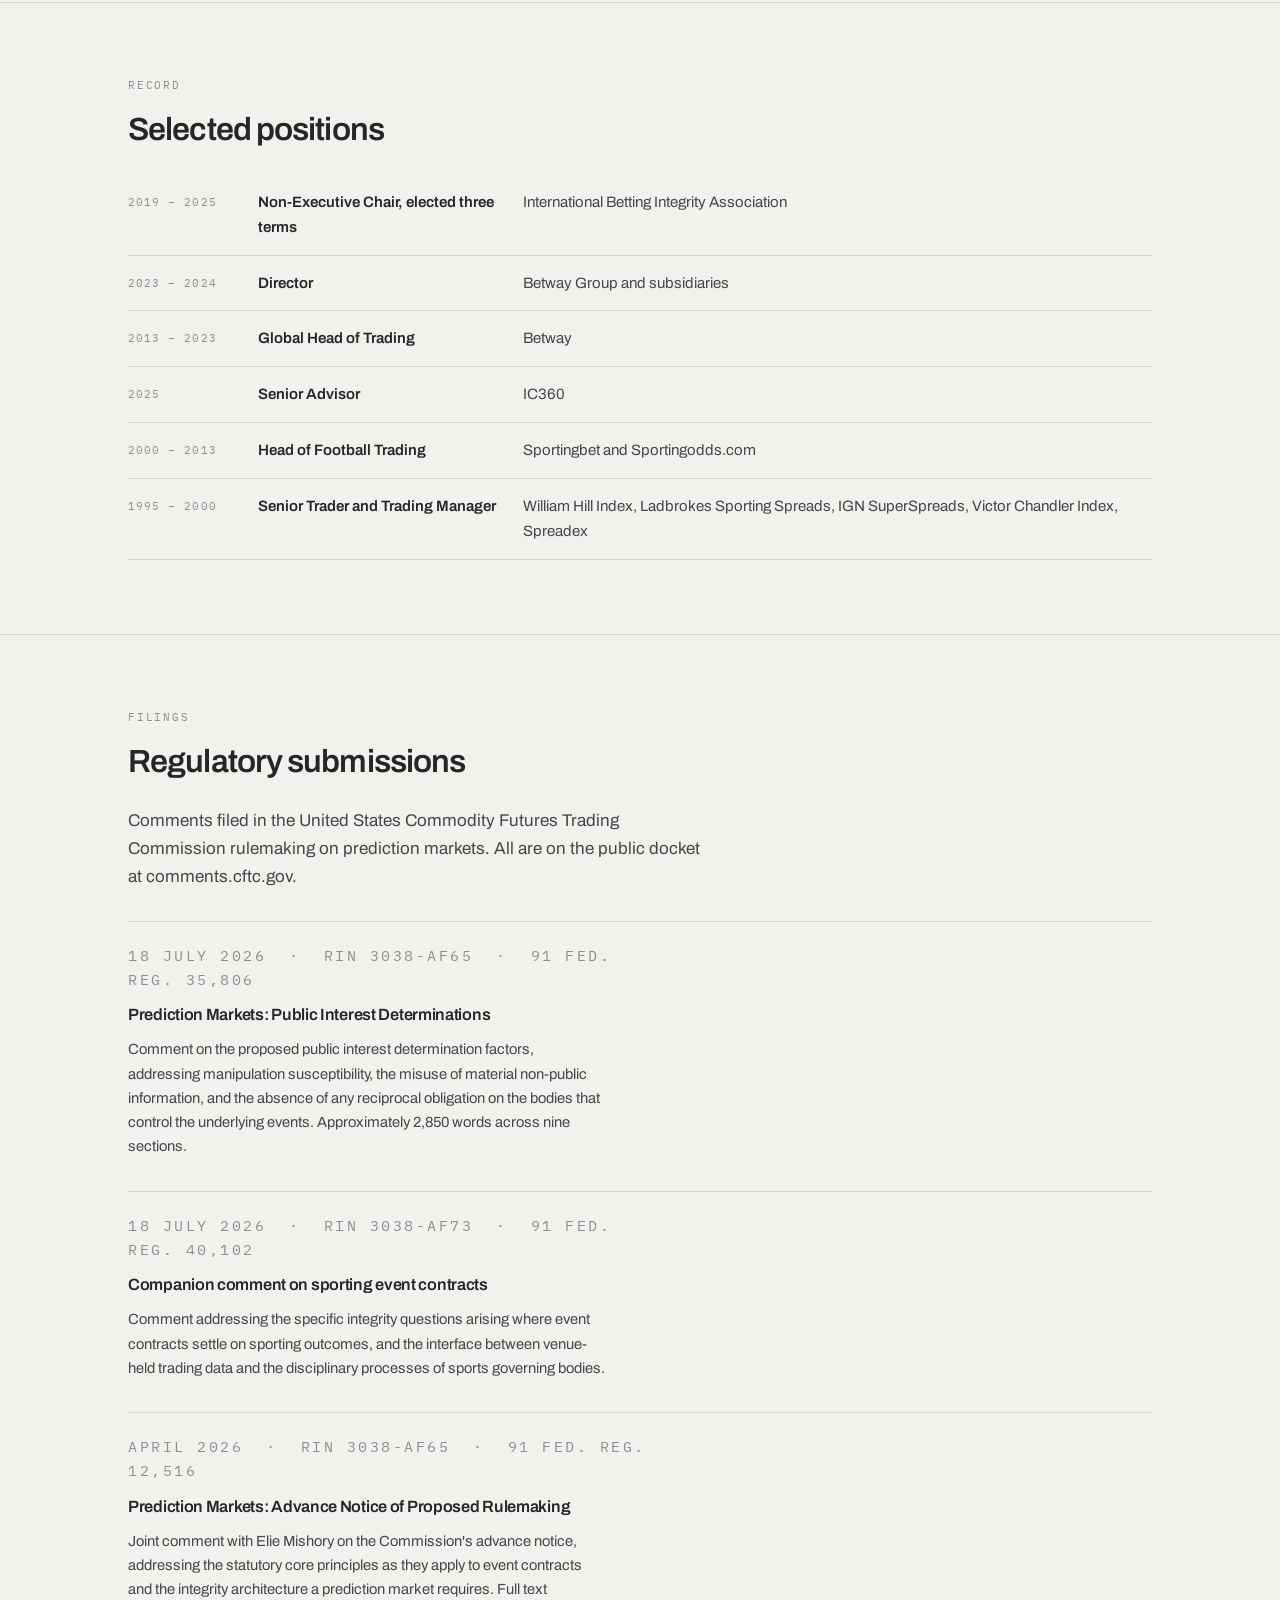
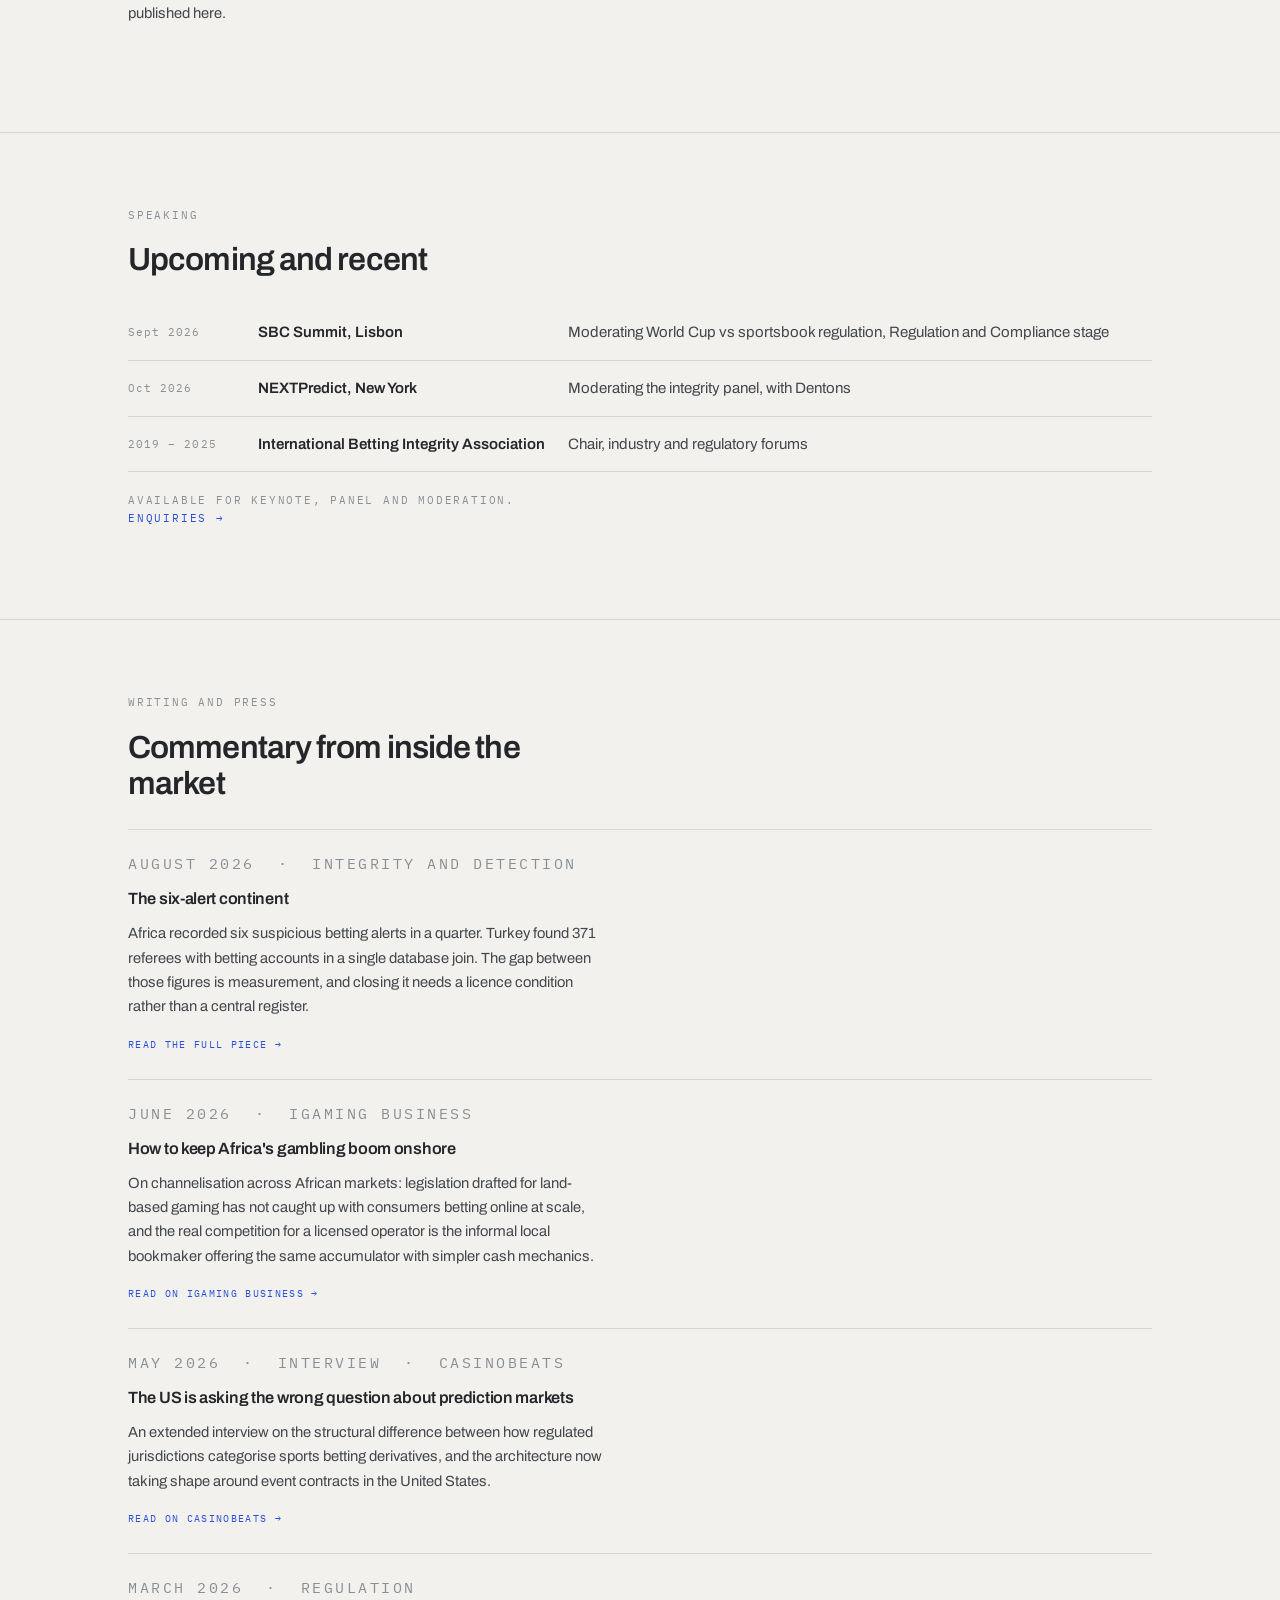
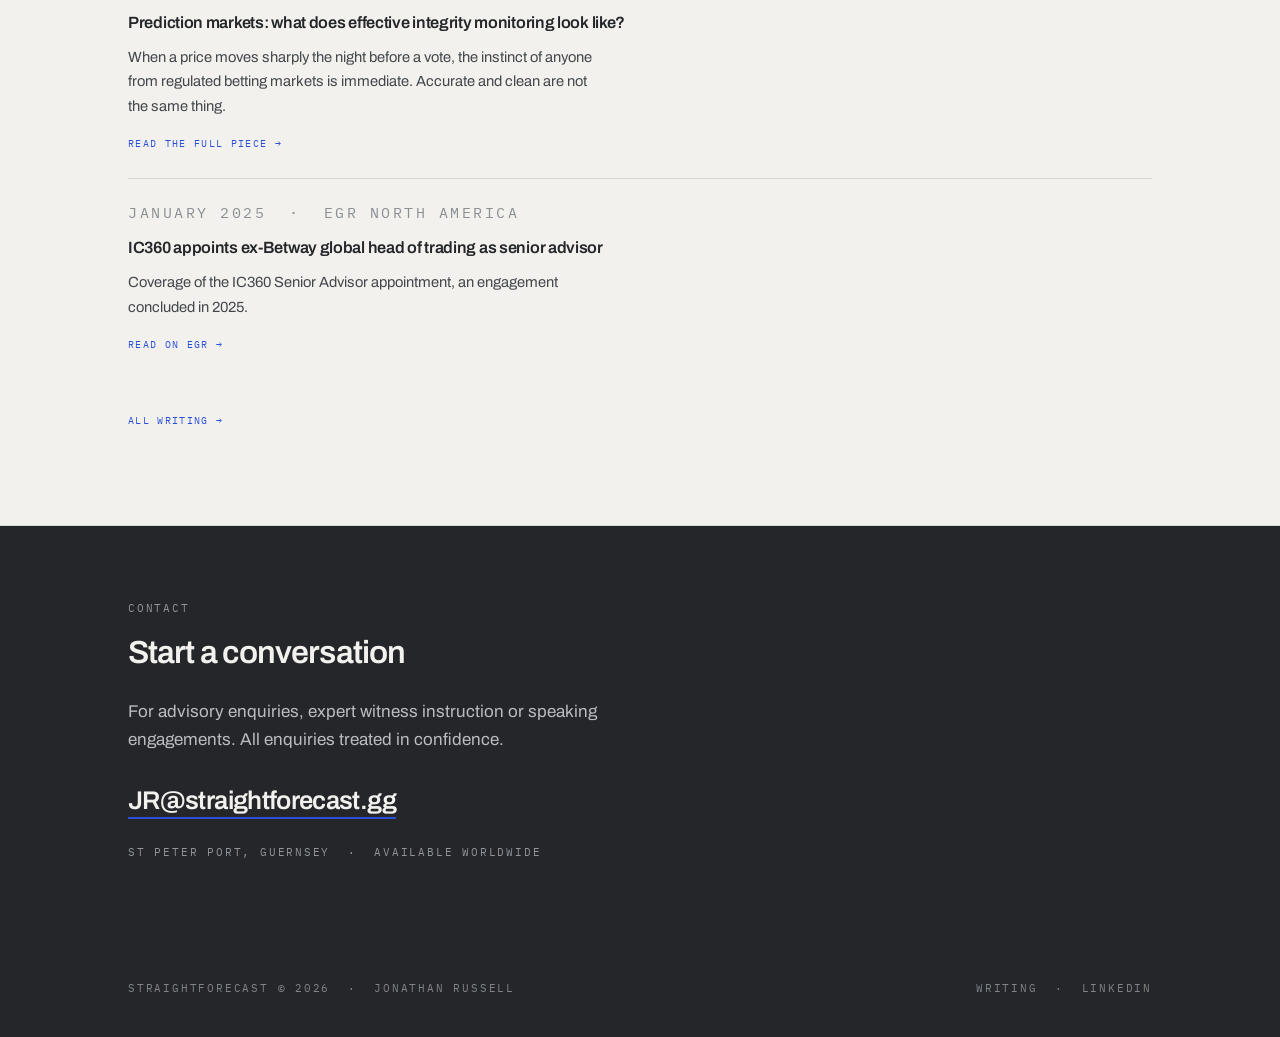
==== commit e6e0bd10: "Add files via upload" ====
--- a/index.html
+++ b/index.html
@@ -319,7 +319,7 @@
 
     <table class="career">
       <tr><td>Sept 2026</td><td>SBC Summit, Lisbon</td><td>Moderating World Cup vs sportsbook regulation, Regulation and Compliance stage</td></tr>
-      <tr><td>Oct 2026</td><td>NEXTPredict, New York</td><td>Moderating the integrity panel, with the International Tennis Integrity Agency and Dentons</td></tr>
+      <tr><td>Oct 2026</td><td>NEXTPredict, New York</td><td>Moderating the integrity panel, with Dentons</td></tr>
       <tr><td>2019 &ndash; 2025</td><td>International Betting Integrity Association</td><td>Chair, industry and regulatory forums</td></tr>
     </table>
     <p class="mono" style="margin-top:20px">Available for keynote, panel and moderation. <a href="#contact" style="color:var(--signal);text-decoration:none">Enquiries &rarr;</a></p>
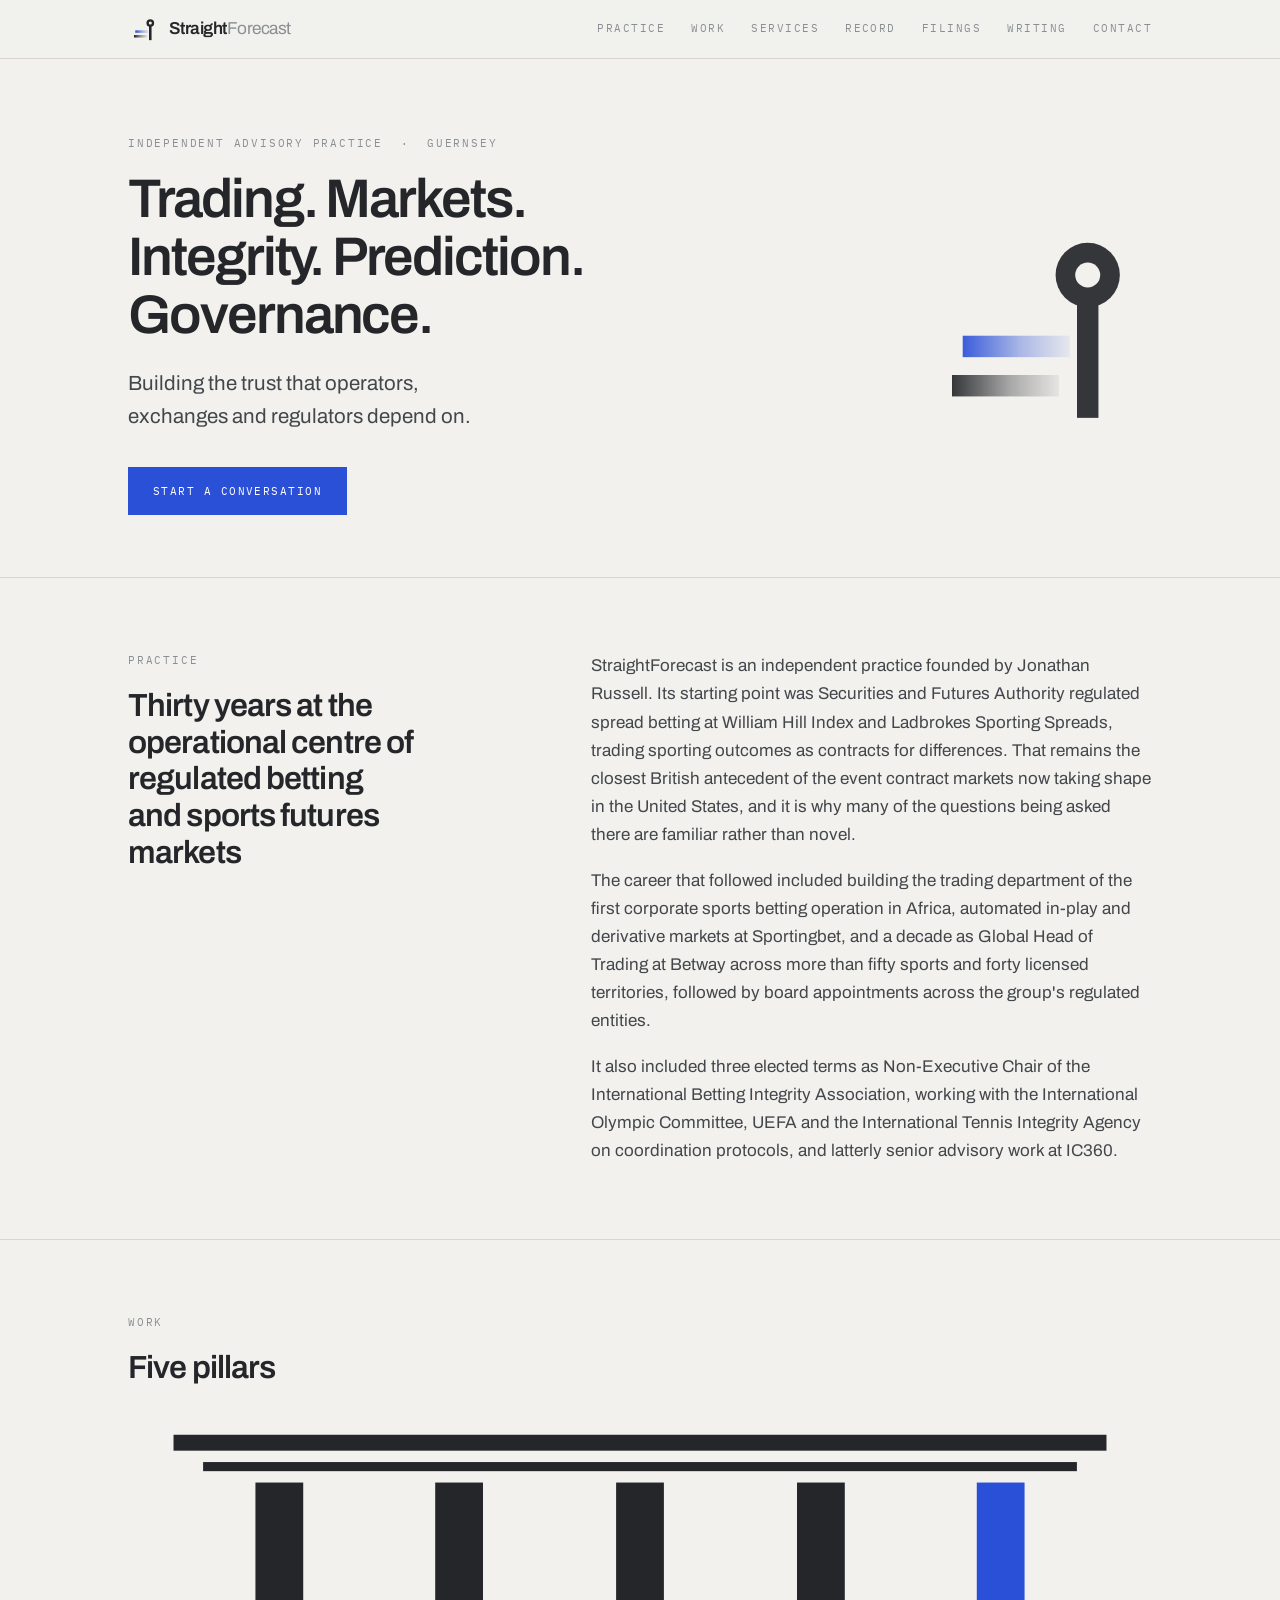
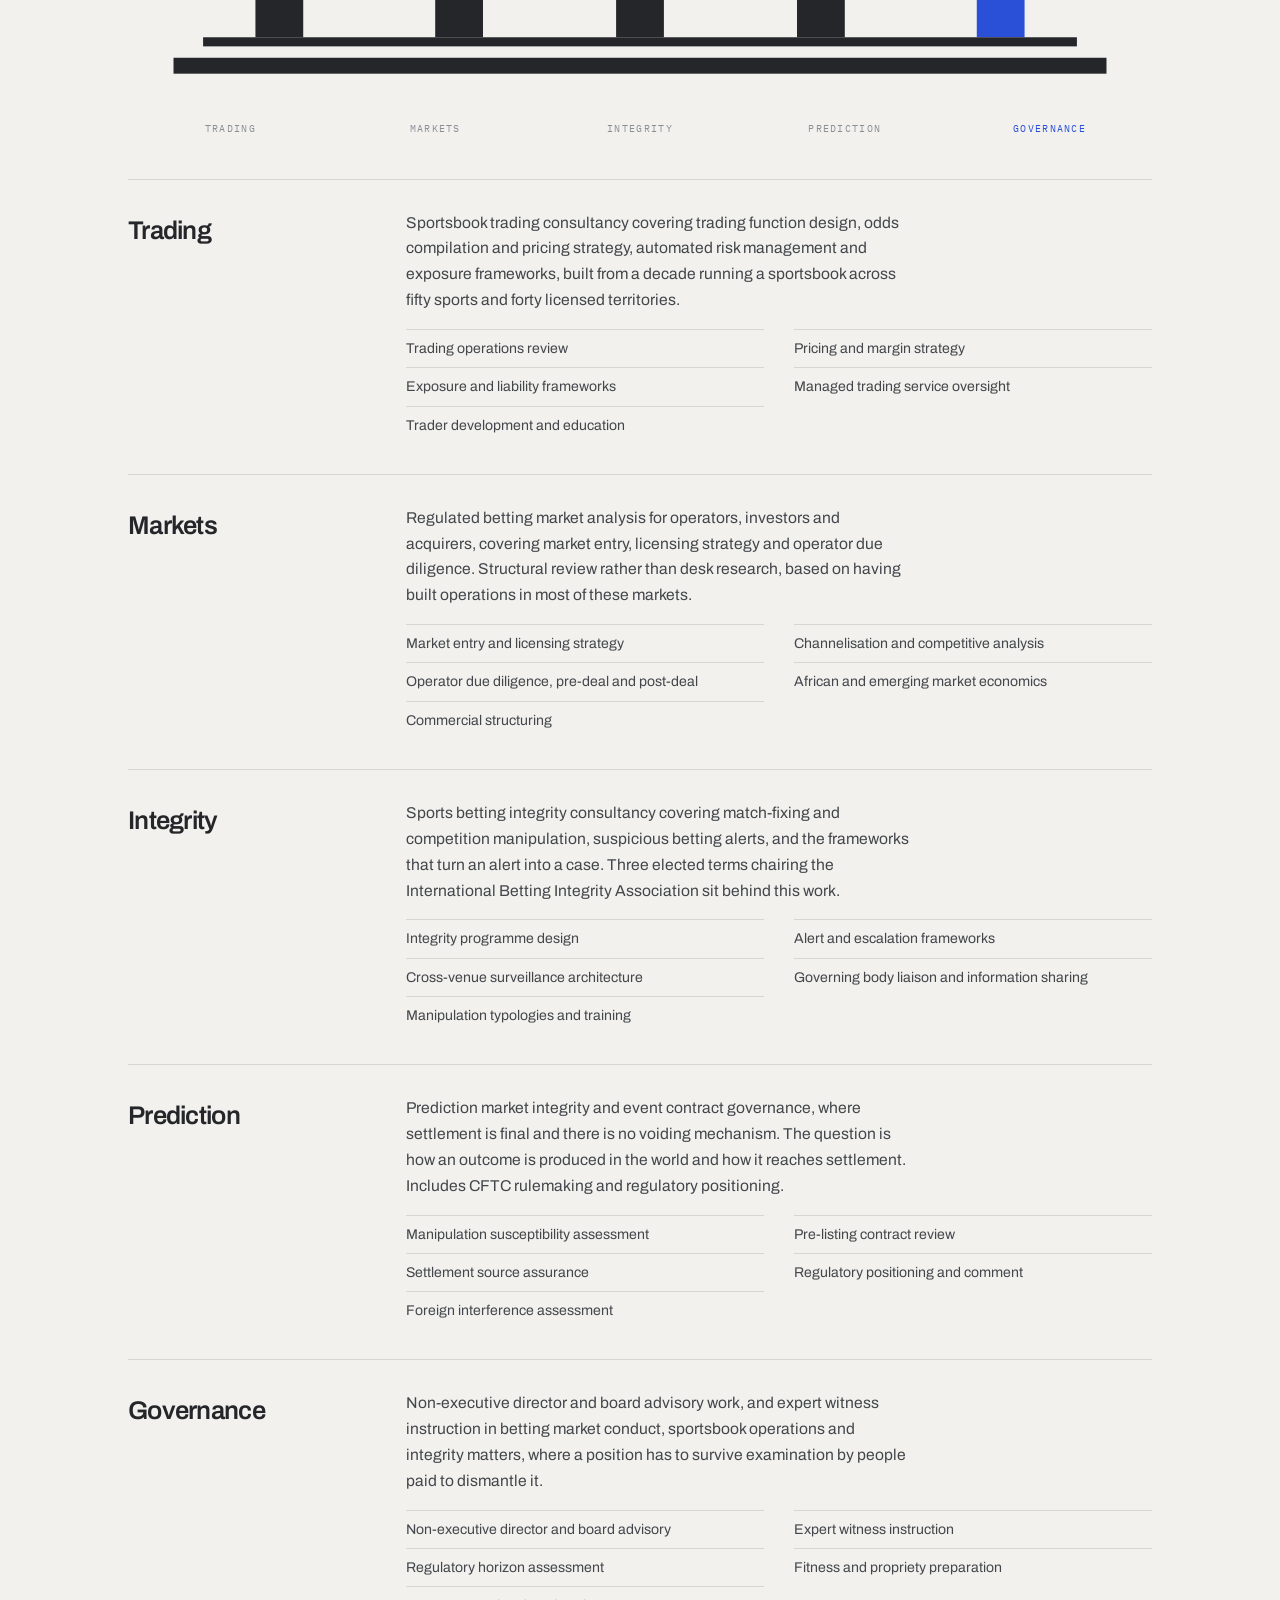
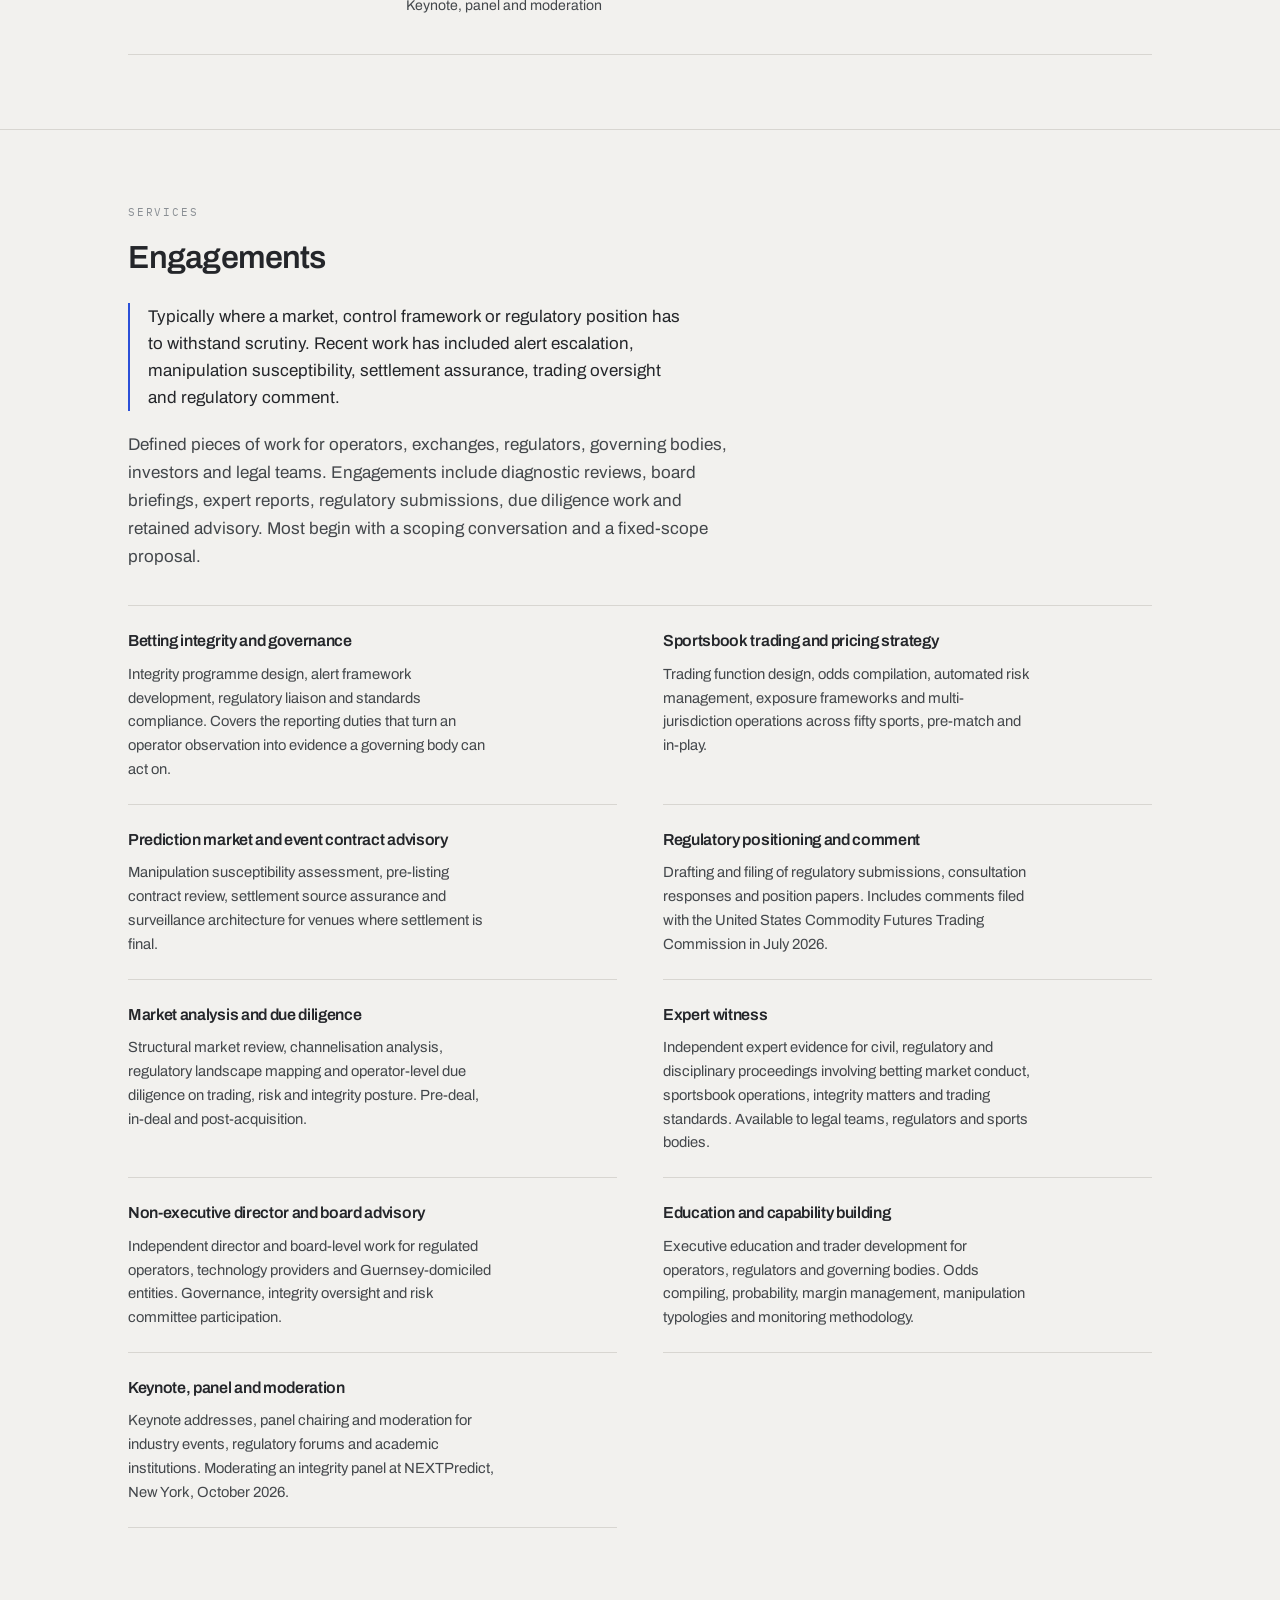
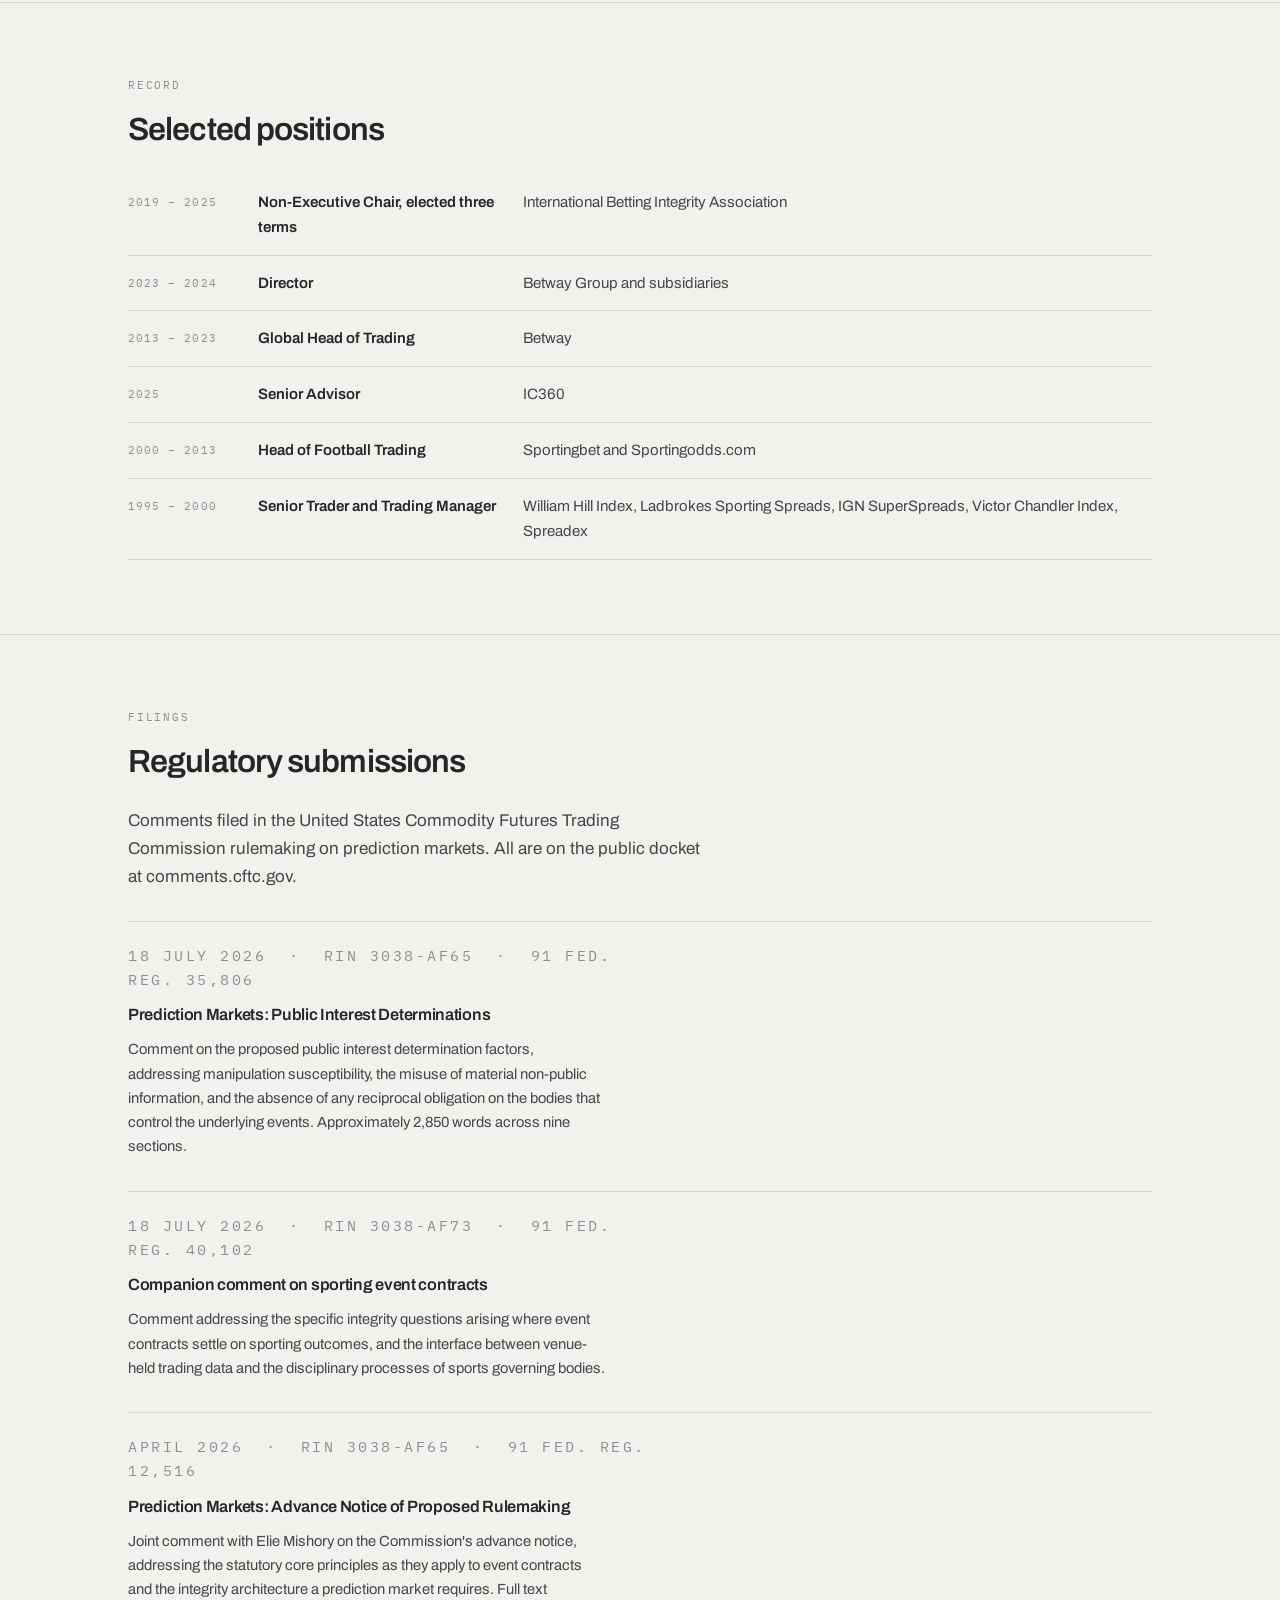
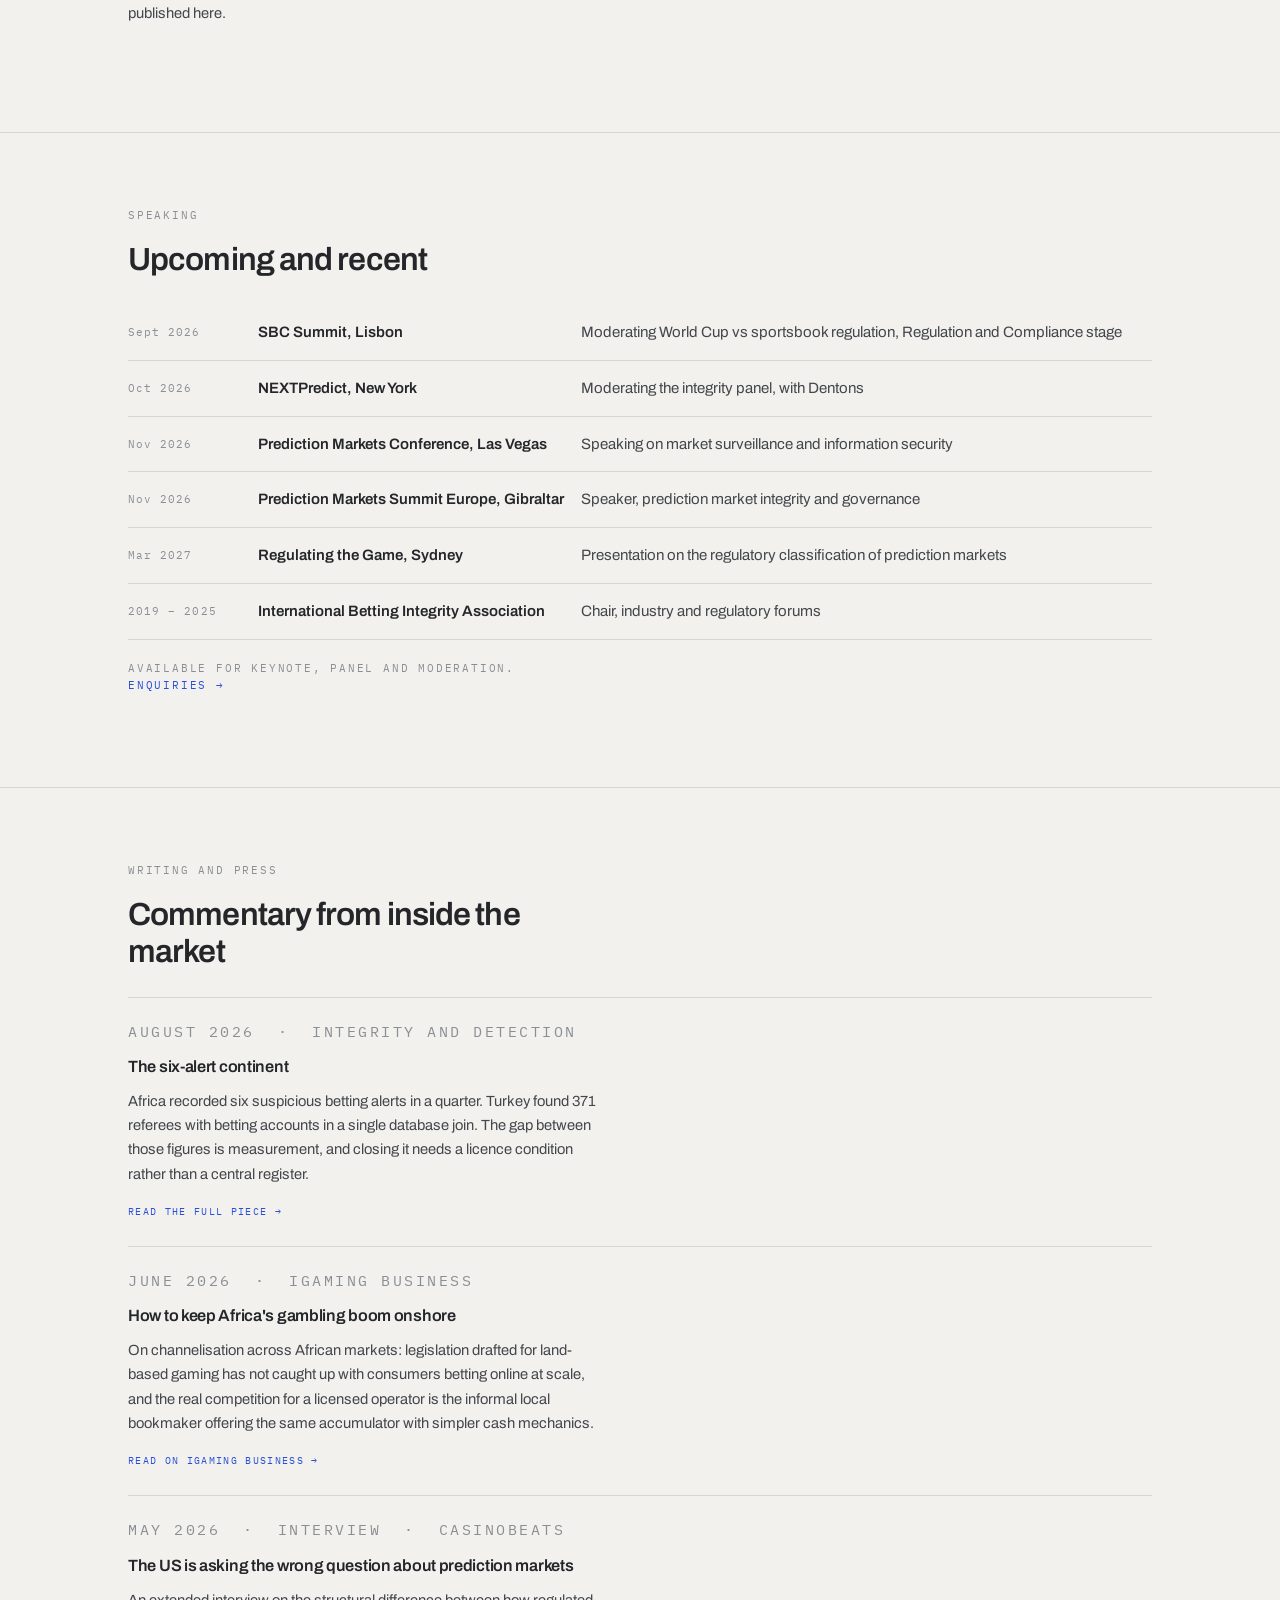
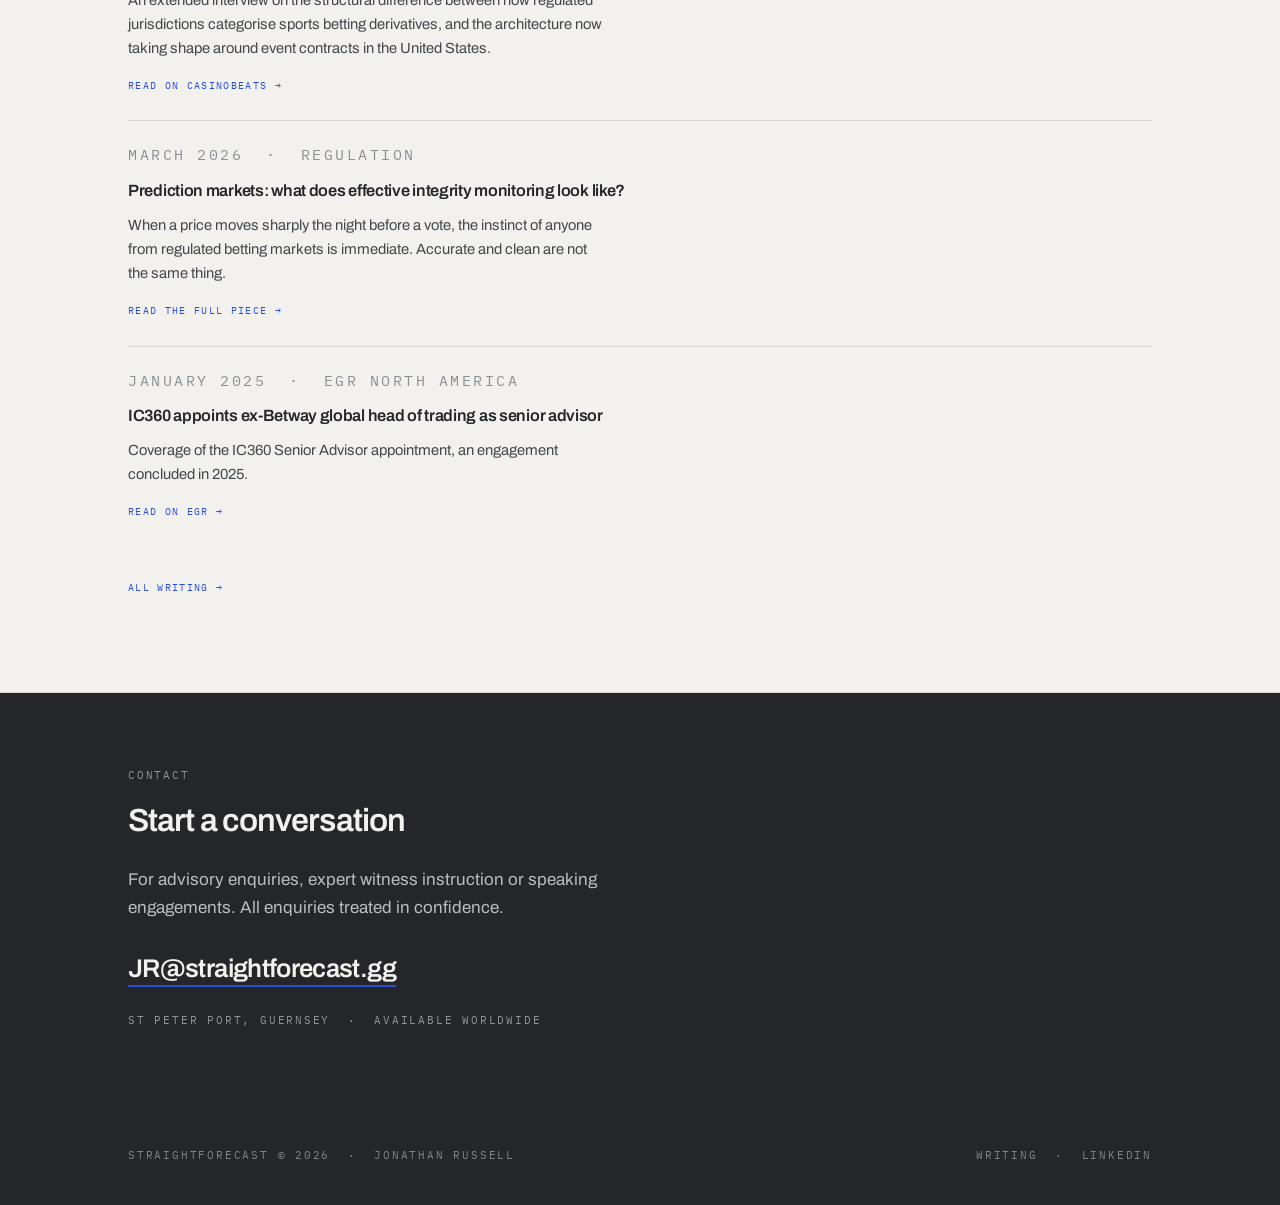
==== commit d6bd1b1d: "Add files via upload" ====
--- a/index.html
+++ b/index.html
@@ -320,6 +320,9 @@
     <table class="career">
       <tr><td>Sept 2026</td><td>SBC Summit, Lisbon</td><td>Moderating World Cup vs sportsbook regulation, Regulation and Compliance stage</td></tr>
       <tr><td>Oct 2026</td><td>NEXTPredict, New York</td><td>Moderating the integrity panel, with Dentons</td></tr>
+      <tr><td>Nov 2026</td><td>Prediction Markets Conference, Las Vegas</td><td>Speaking on market surveillance and information security</td></tr>
+      <tr><td>Nov 2026</td><td>Prediction Markets Summit Europe, Gibraltar</td><td>Speaker, prediction market integrity and governance</td></tr>
+      <tr><td>Mar 2027</td><td>Regulating the Game, Sydney</td><td>Presentation on the regulatory classification of prediction markets</td></tr>
       <tr><td>2019 &ndash; 2025</td><td>International Betting Integrity Association</td><td>Chair, industry and regulatory forums</td></tr>
     </table>
     <p class="mono" style="margin-top:20px">Available for keynote, panel and moderation. <a href="#contact" style="color:var(--signal);text-decoration:none">Enquiries &rarr;</a></p>
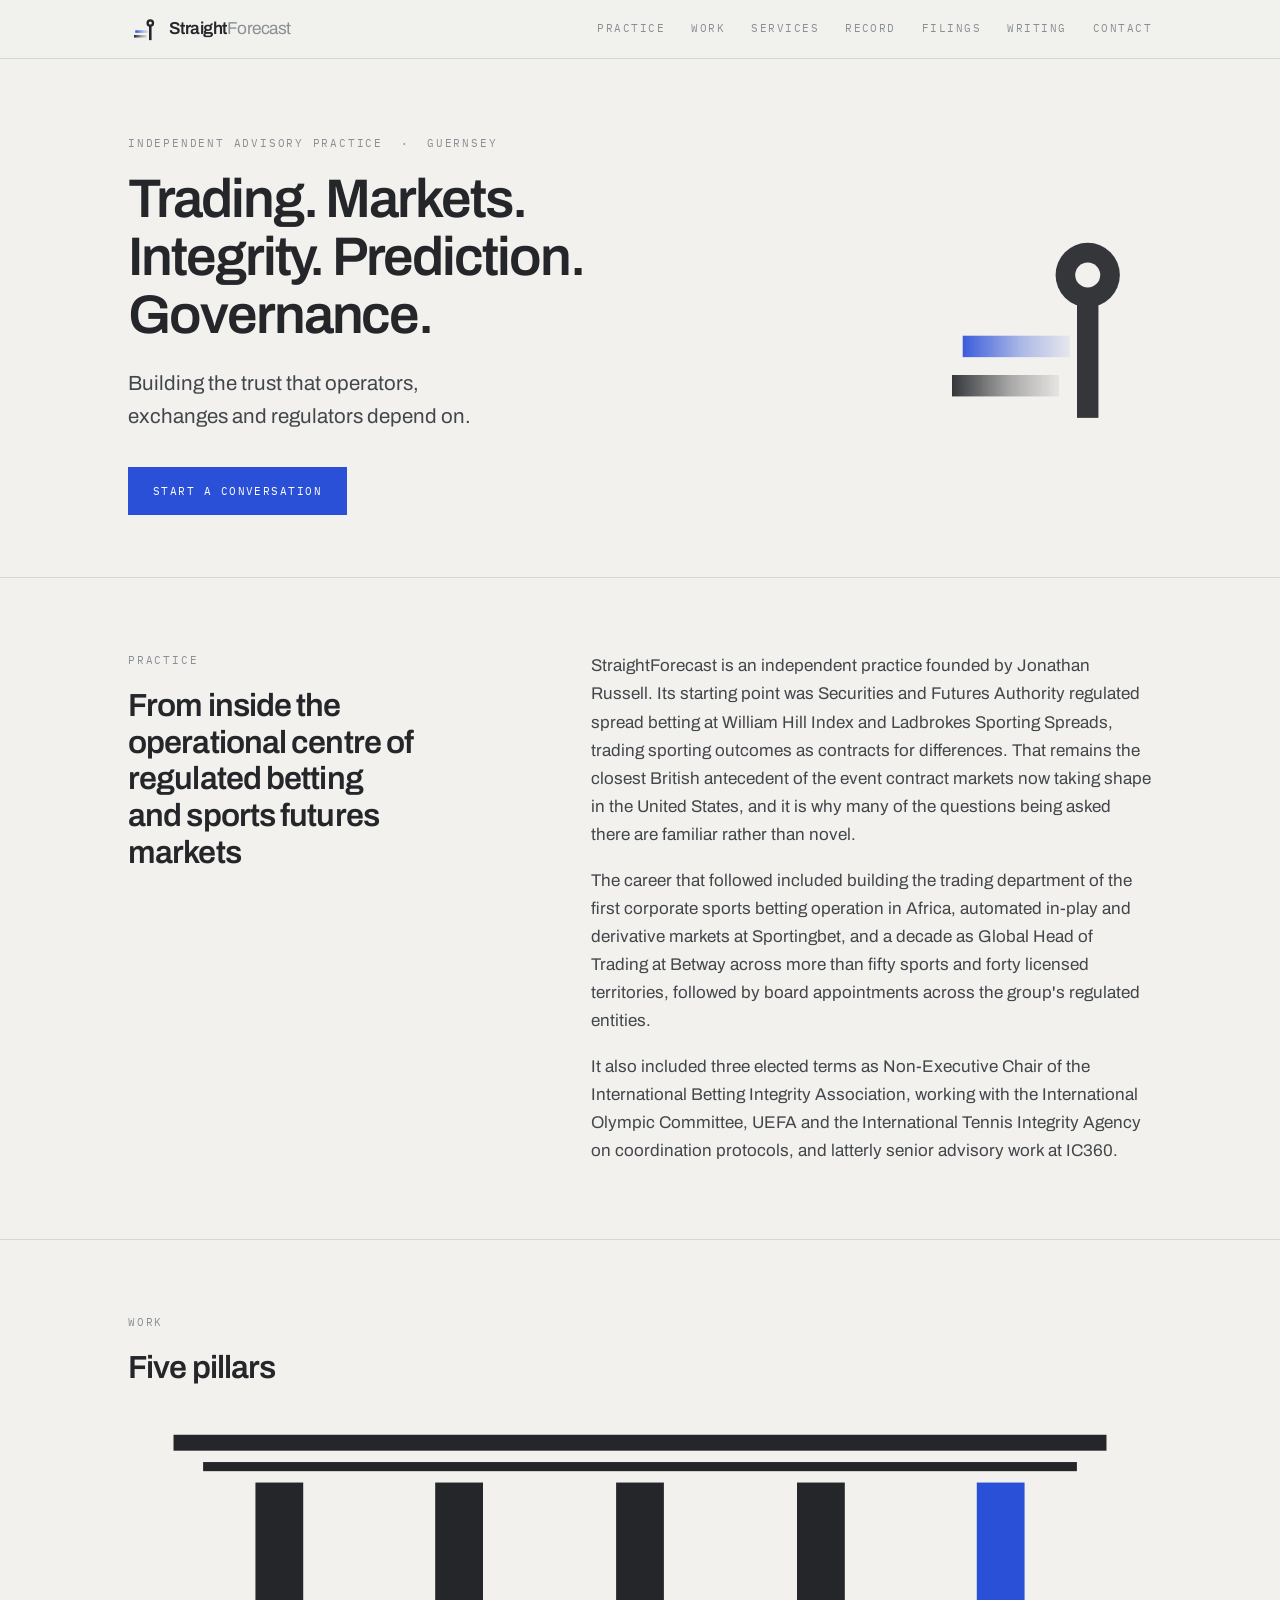
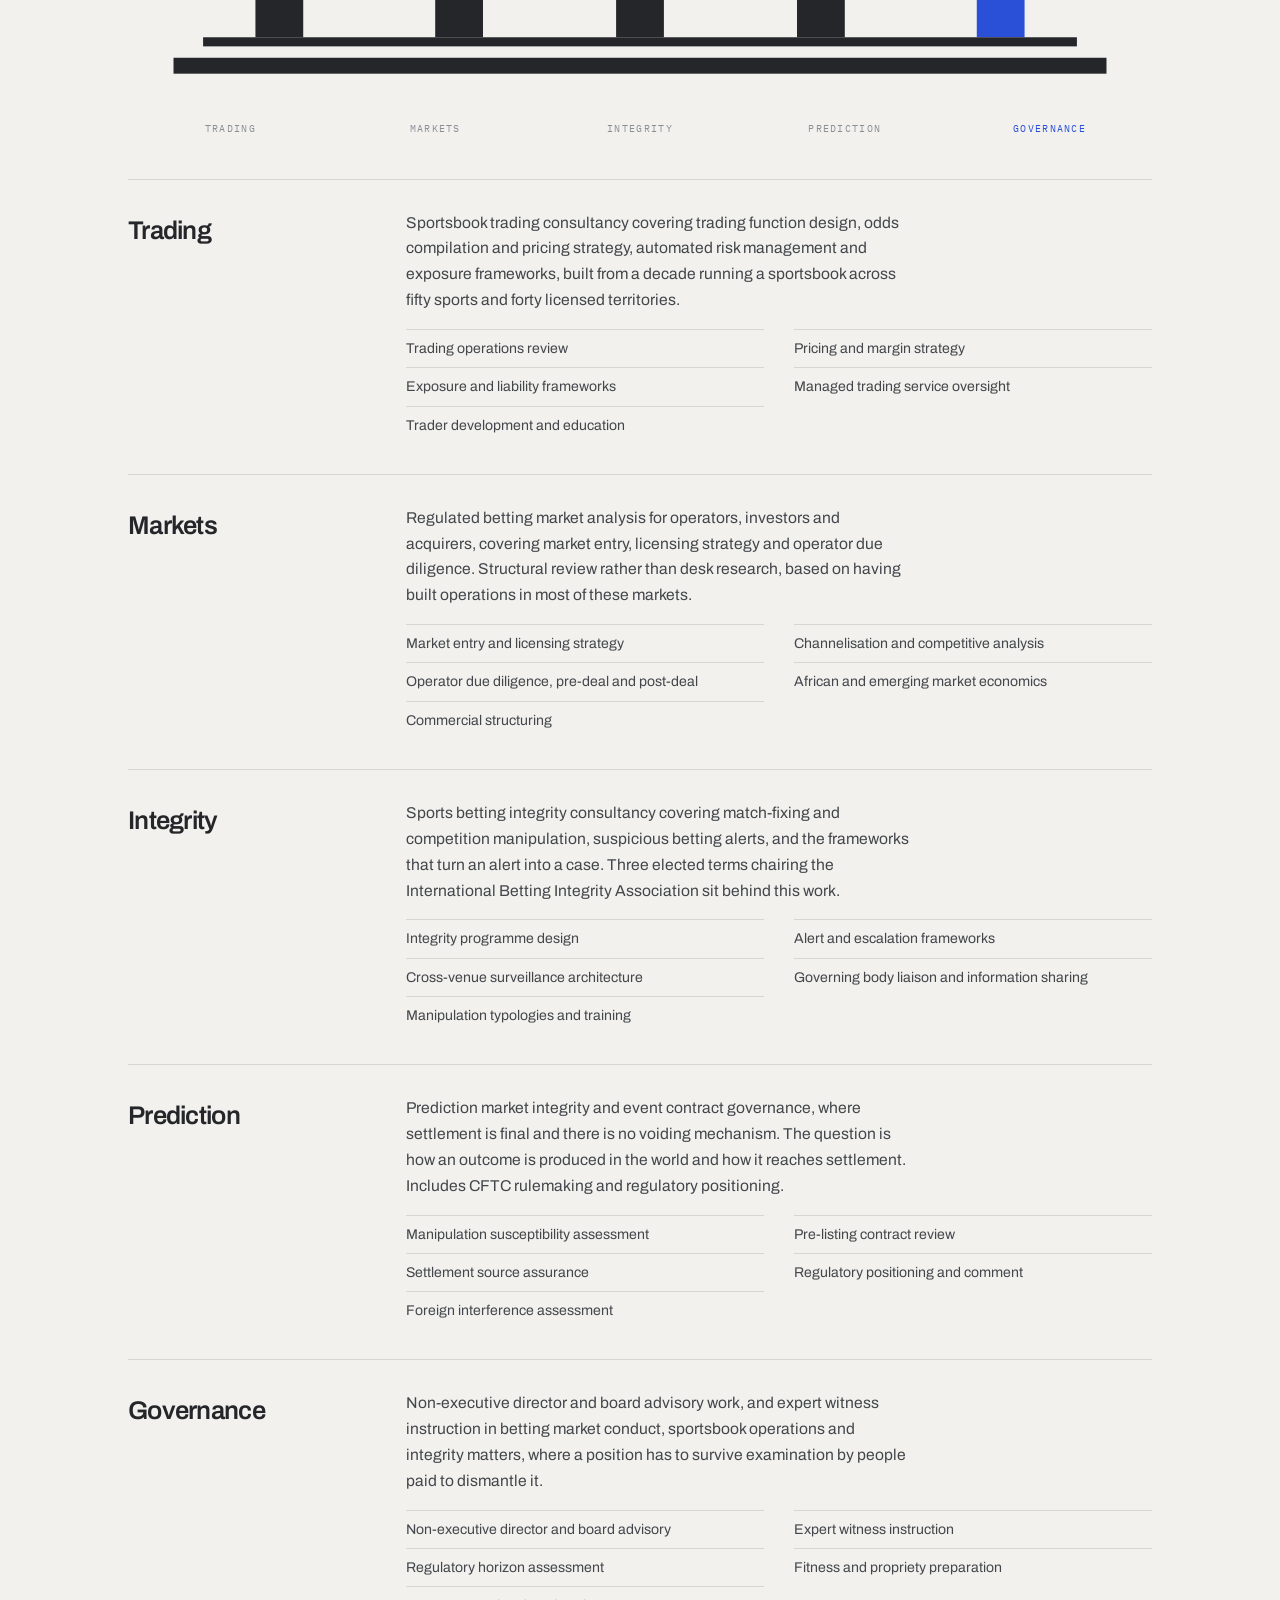
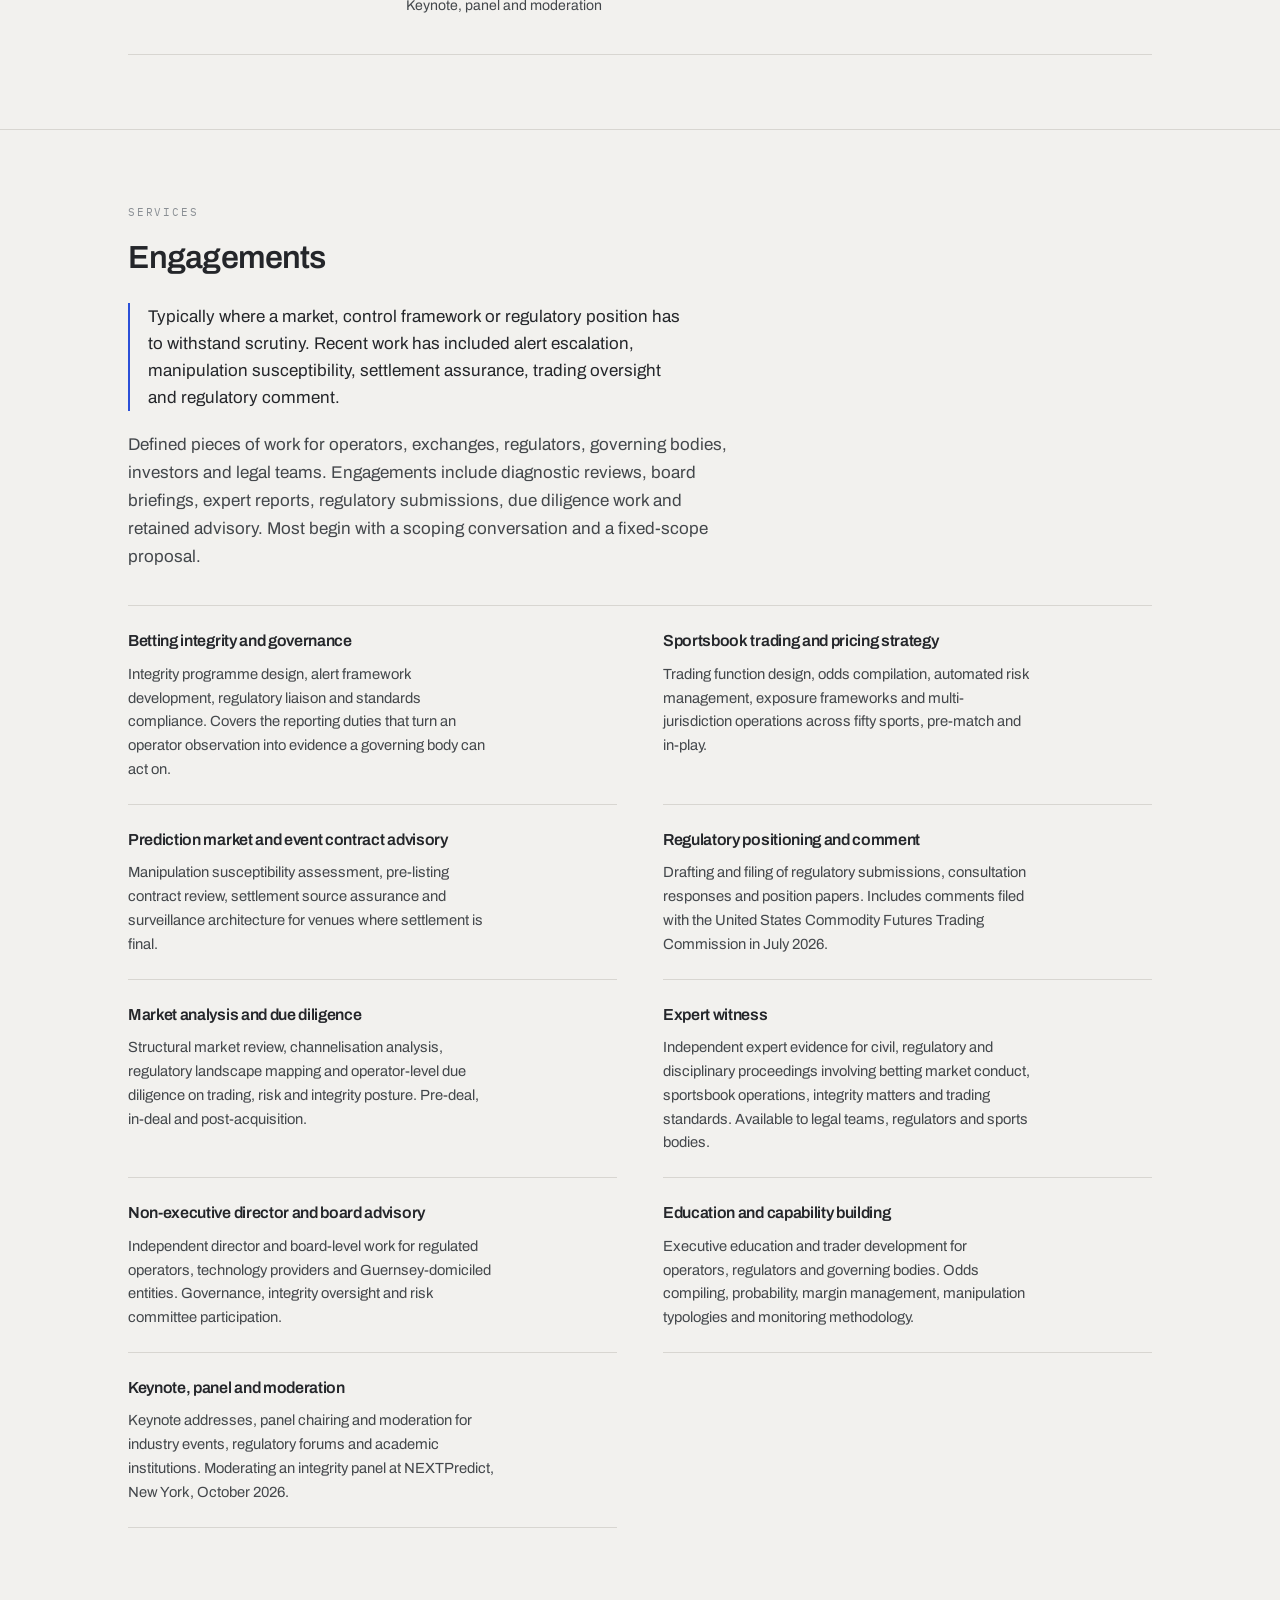
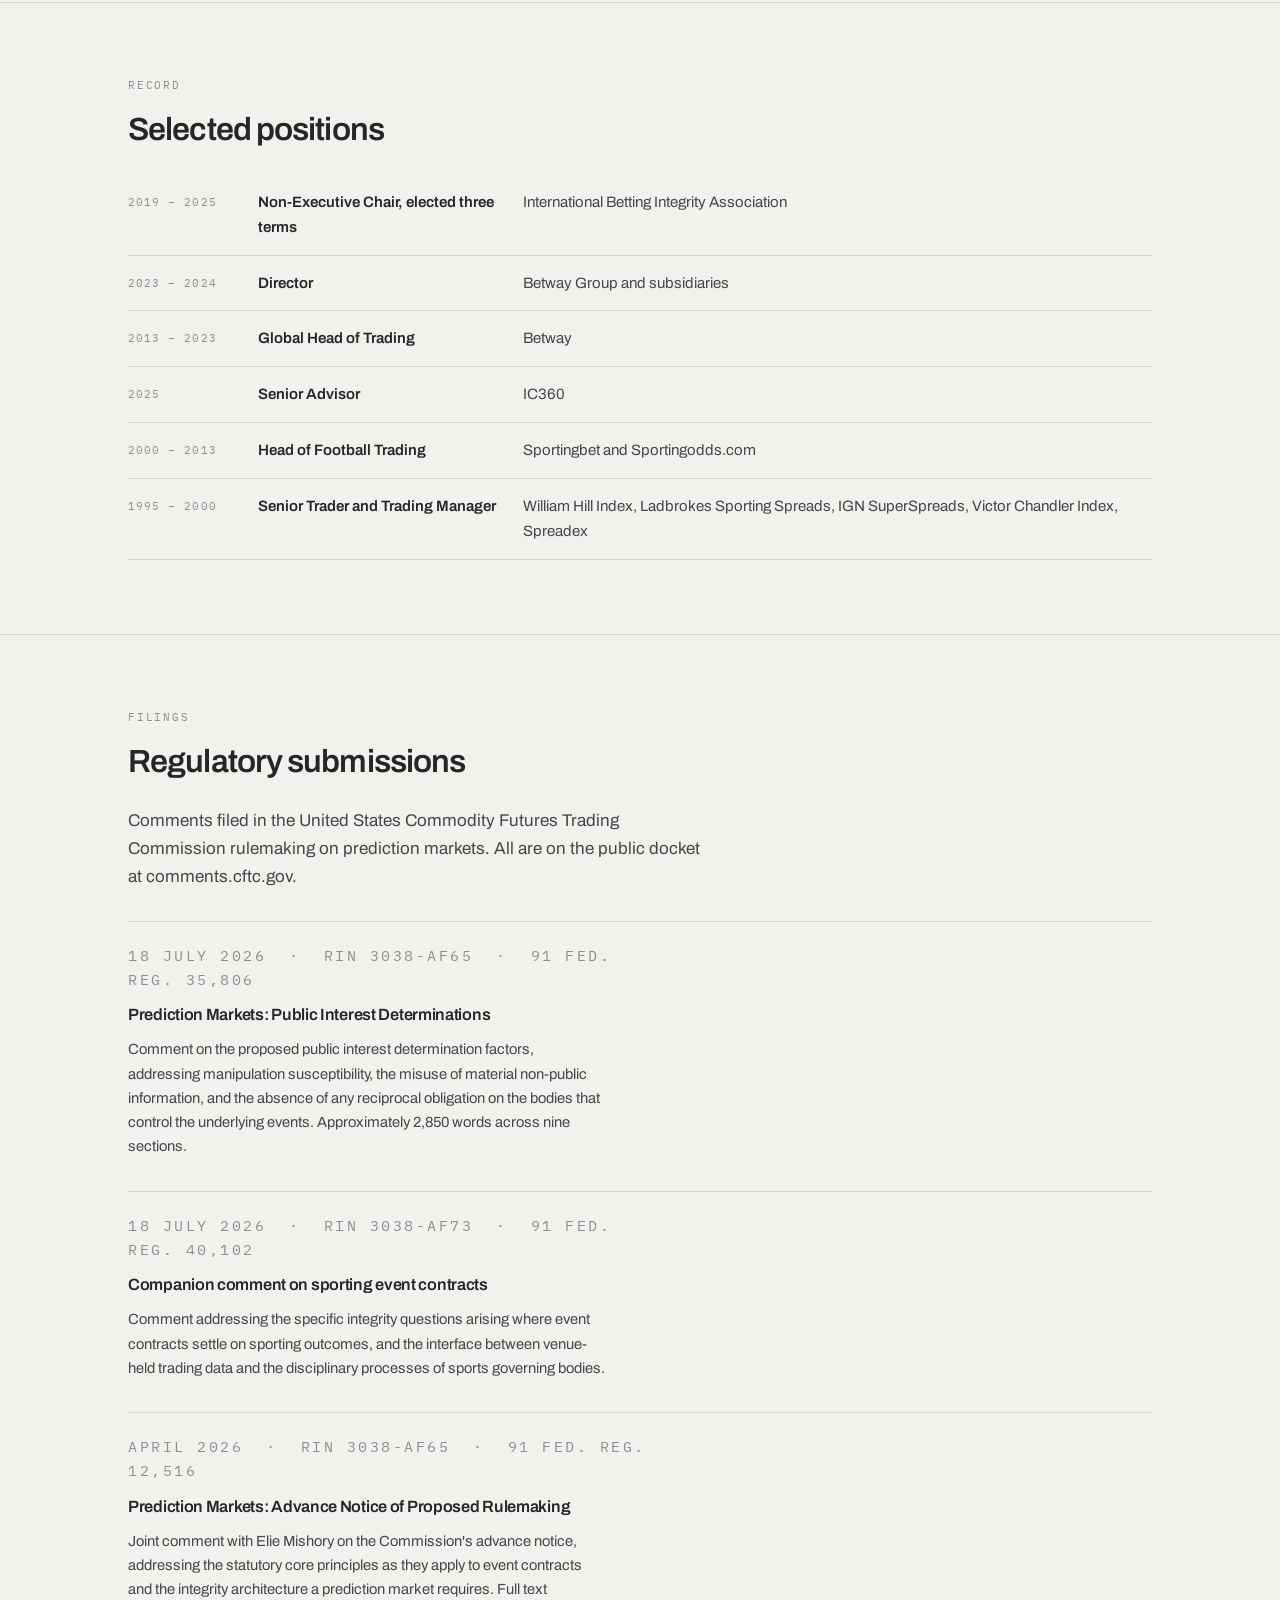
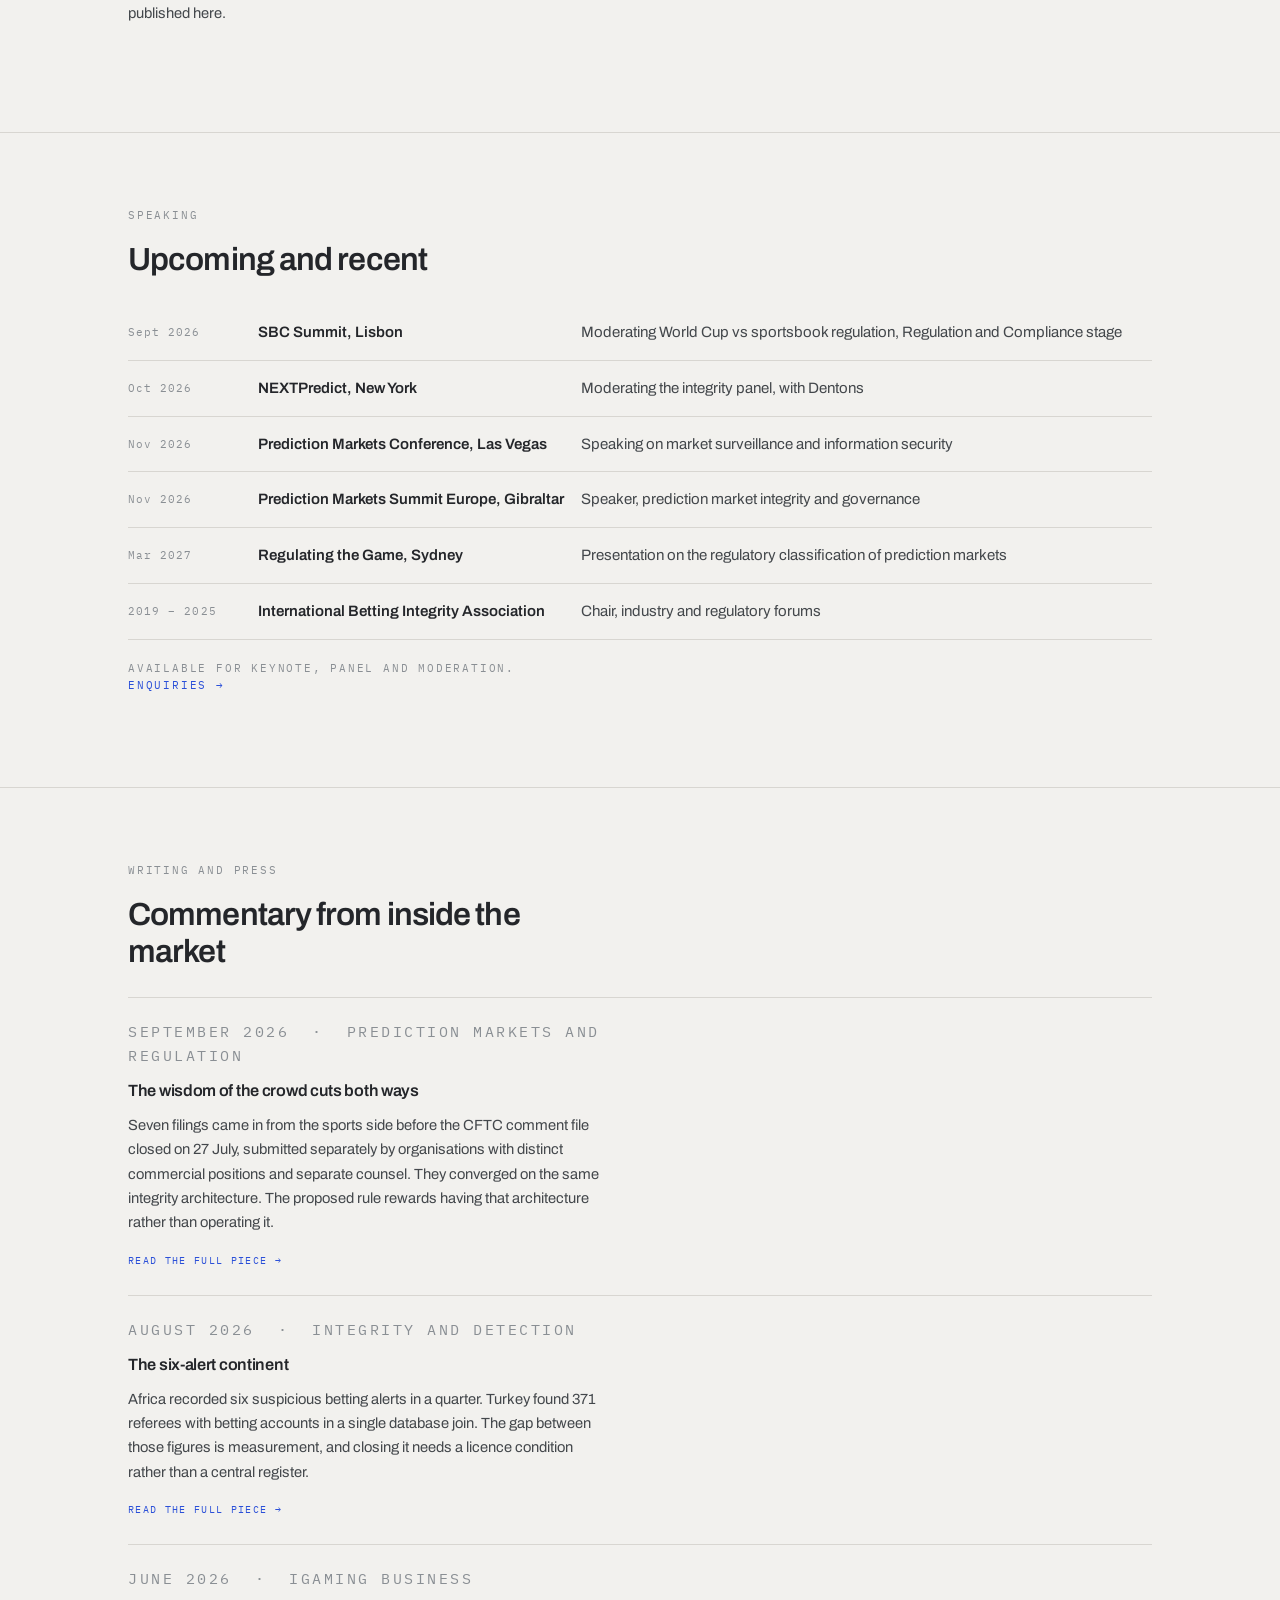
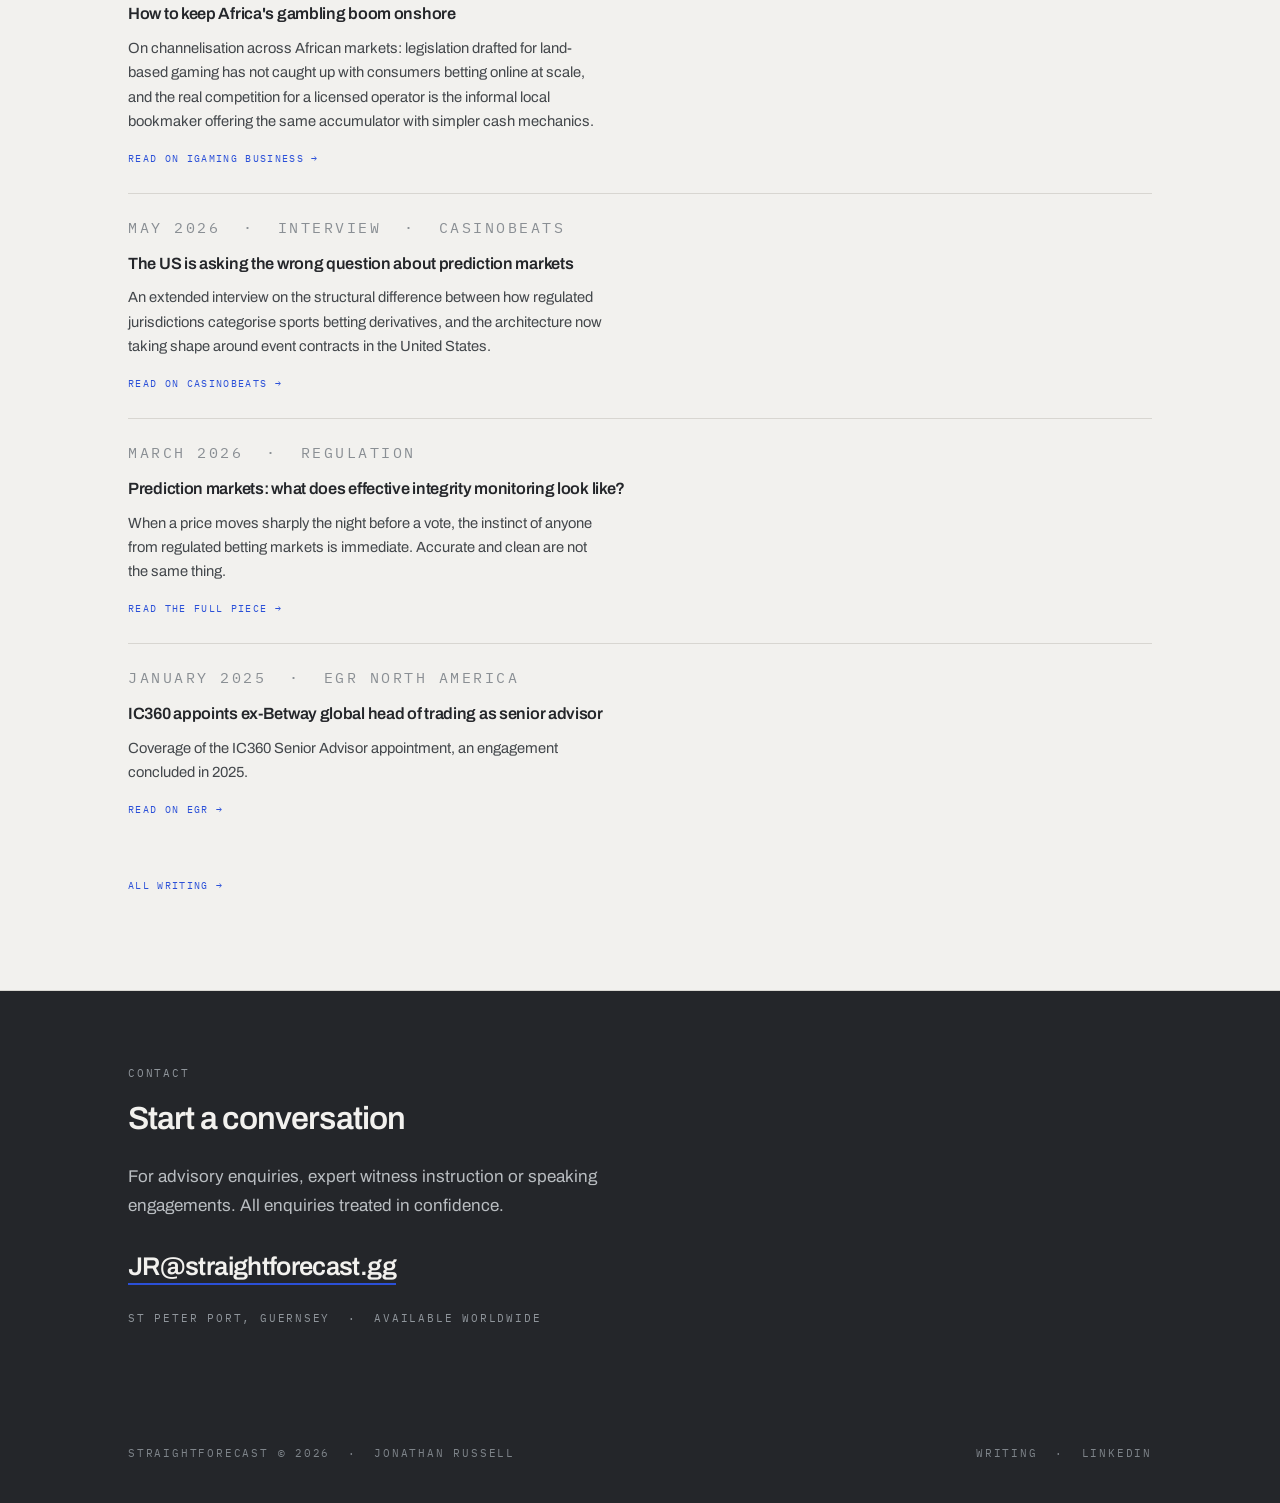
==== commit fe941256: "Add files via upload" ====
--- a/index.html
+++ b/index.html
@@ -95,7 +95,7 @@
     <div class="split">
       <div class="split-head">
         <p class="mono">Practice</p>
-        <h2>Thirty years at the operational centre of regulated betting and sports futures markets</h2>
+        <h2>From inside the operational centre of regulated betting and sports futures markets</h2>
       </div>
       <div class="split-body">
         <p>StraightForecast is an independent practice founded by Jonathan Russell. Its starting point was Securities and Futures Authority regulated spread betting at William Hill Index and Ladbrokes Sporting Spreads, trading sporting outcomes as contracts for differences. That remains the closest British antecedent of the event contract markets now taking shape in the United States, and it is why many of the questions being asked there are familiar rather than novel.</p>
@@ -333,6 +333,13 @@
   <div class="wrap">
     <p class="mono">Writing and press</p>
     <h2>Commentary from inside the market</h2>
+
+    <div class="piece">
+      <p class="mono">September 2026 &nbsp;&middot;&nbsp; Prediction markets and regulation</p>
+      <a class="title" href="/blog-7.html">The wisdom of the crowd cuts both ways</a>
+      <p>Seven filings came in from the sports side before the CFTC comment file closed on 27 July, submitted separately by organisations with distinct commercial positions and separate counsel. They converged on the same integrity architecture. The proposed rule rewards having that architecture rather than operating it.</p>
+      <a class="more" href="/blog-7.html">Read the full piece &rarr;</a>
+    </div>
 
     <div class="piece">
       <p class="mono">August 2026 &nbsp;&middot;&nbsp; Integrity and detection</p>
